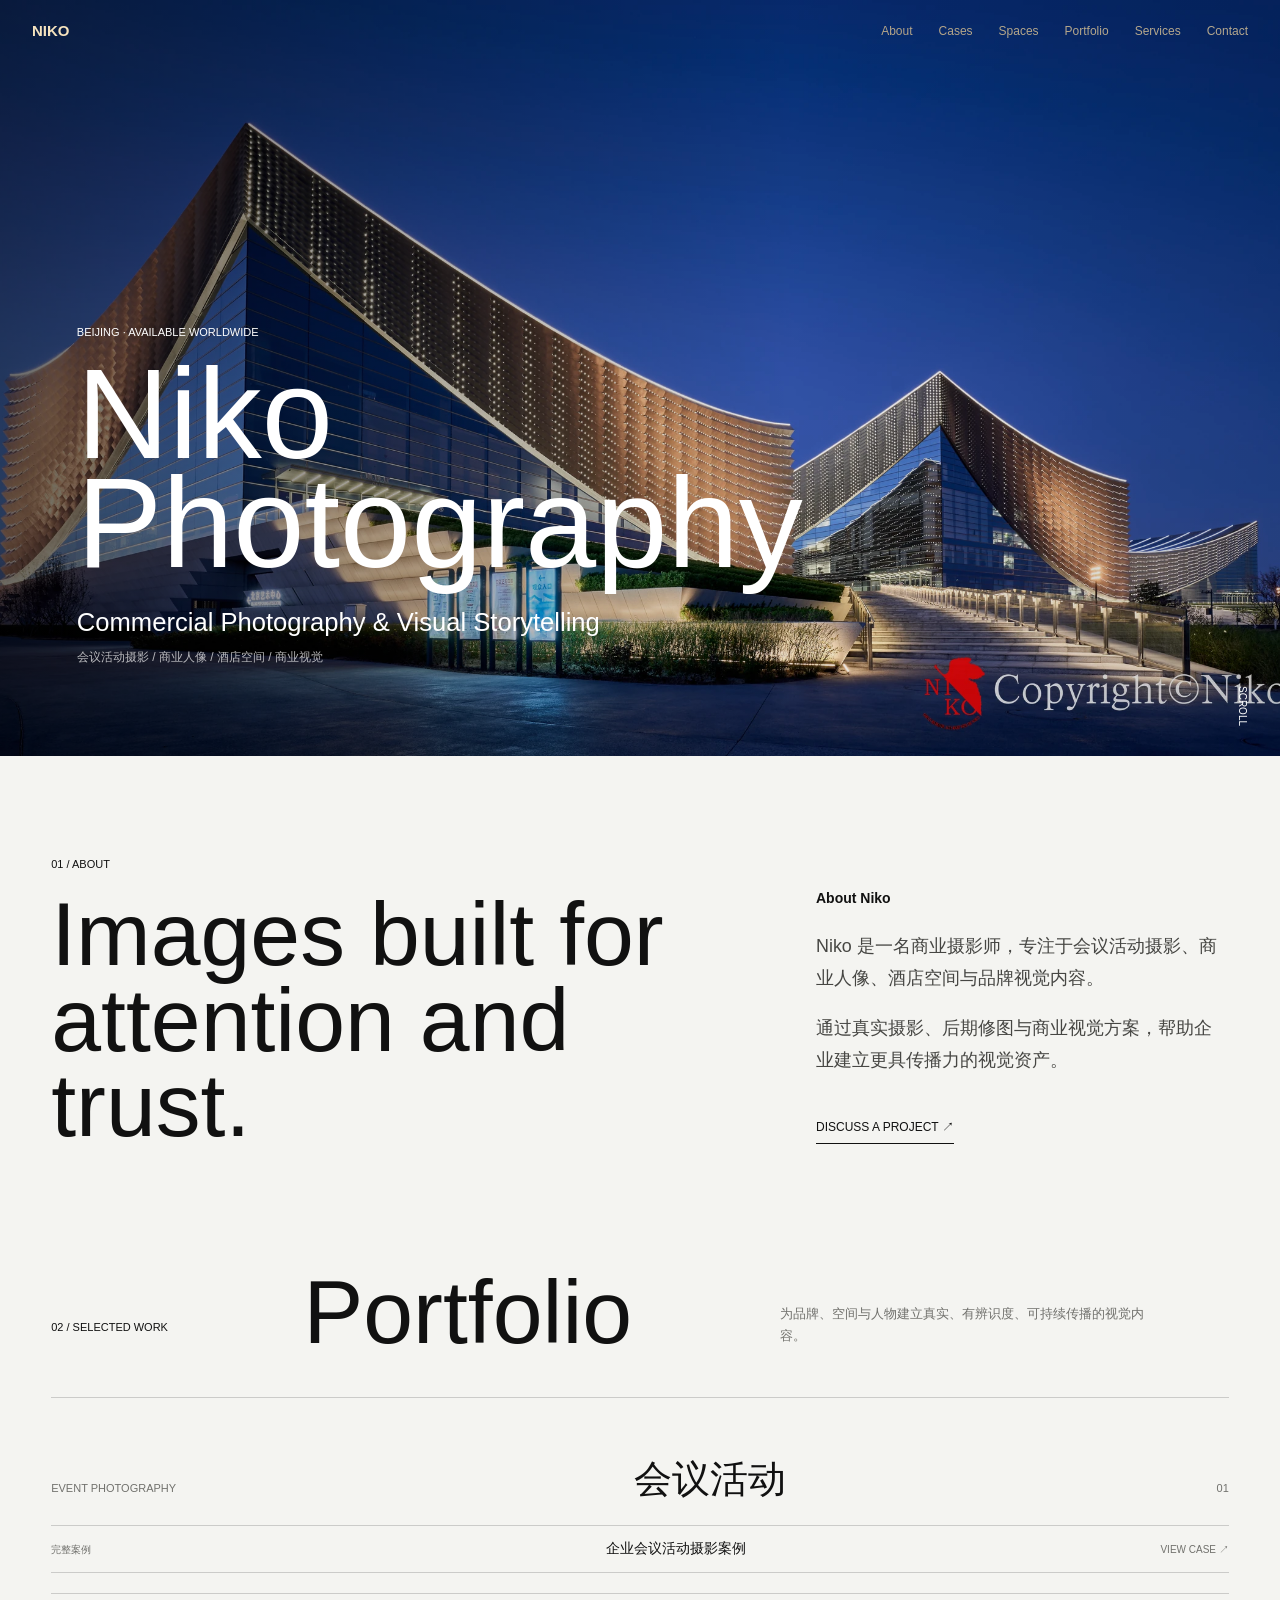
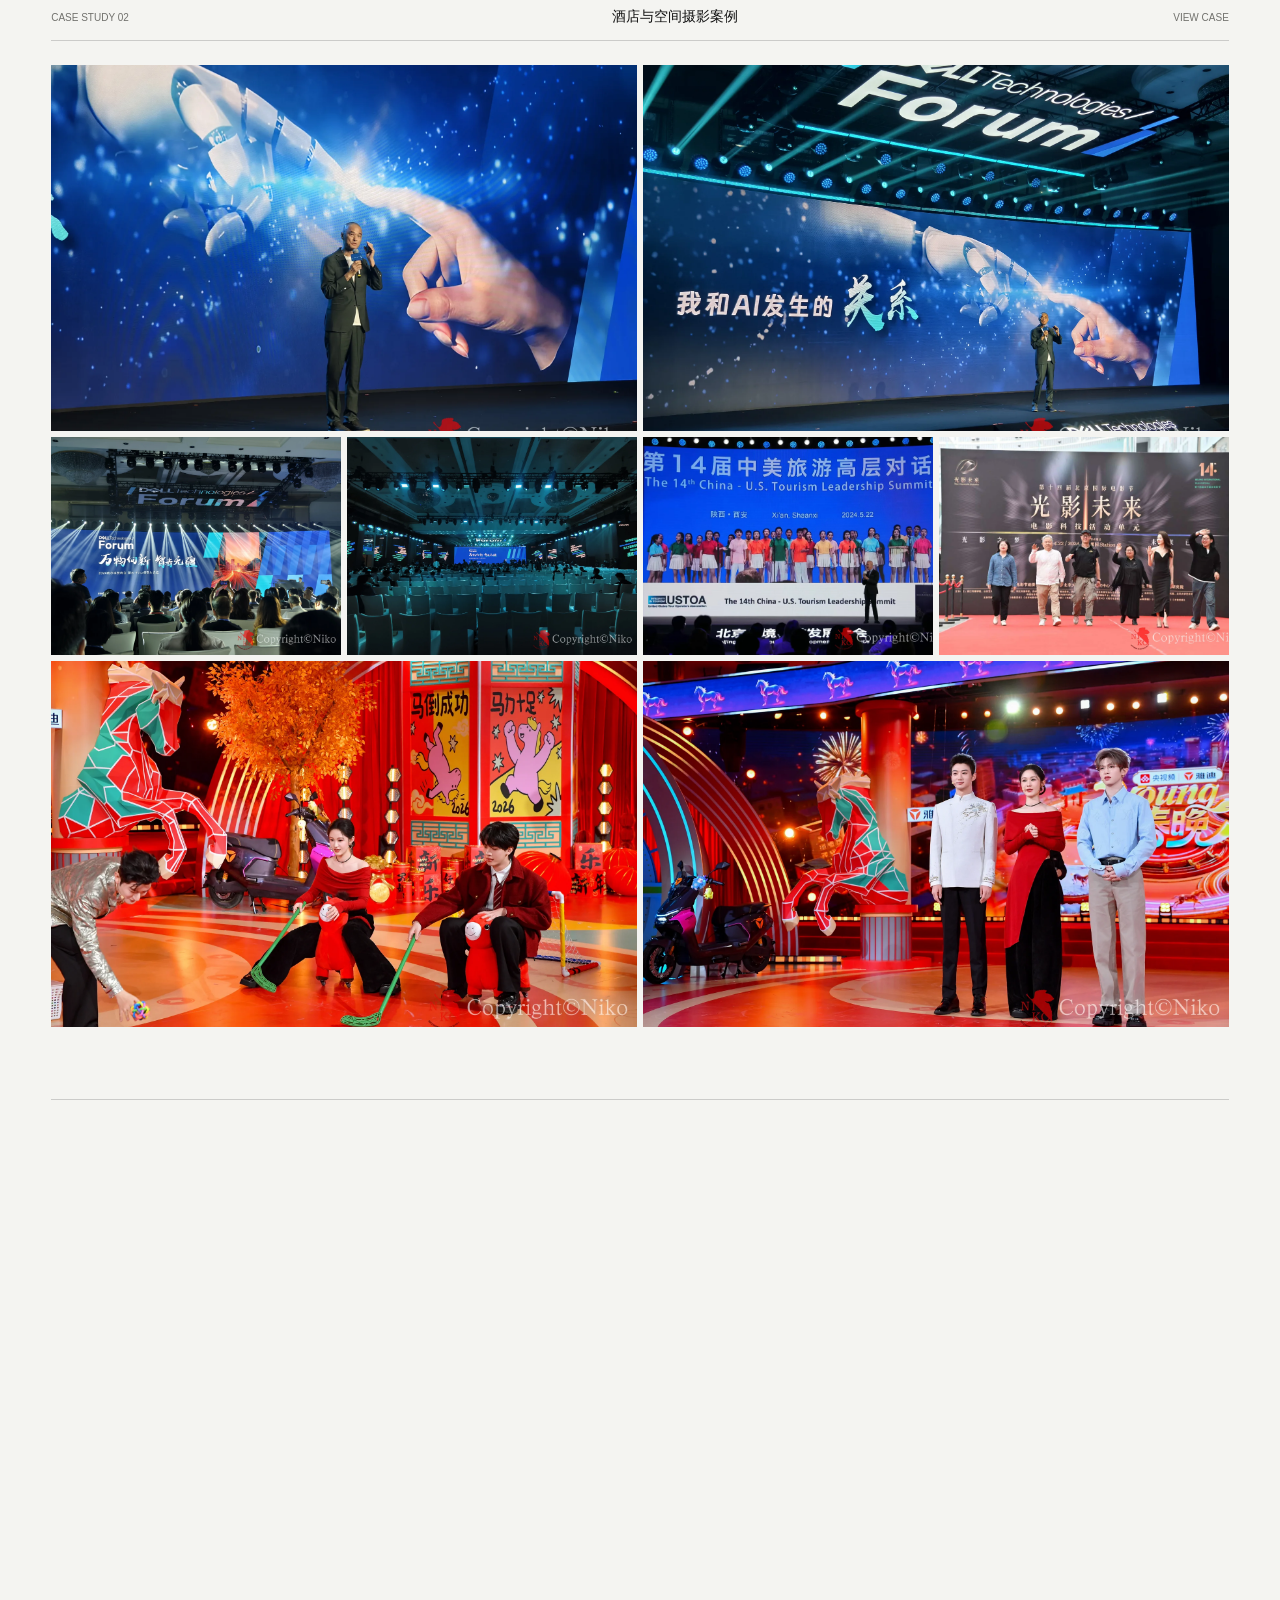
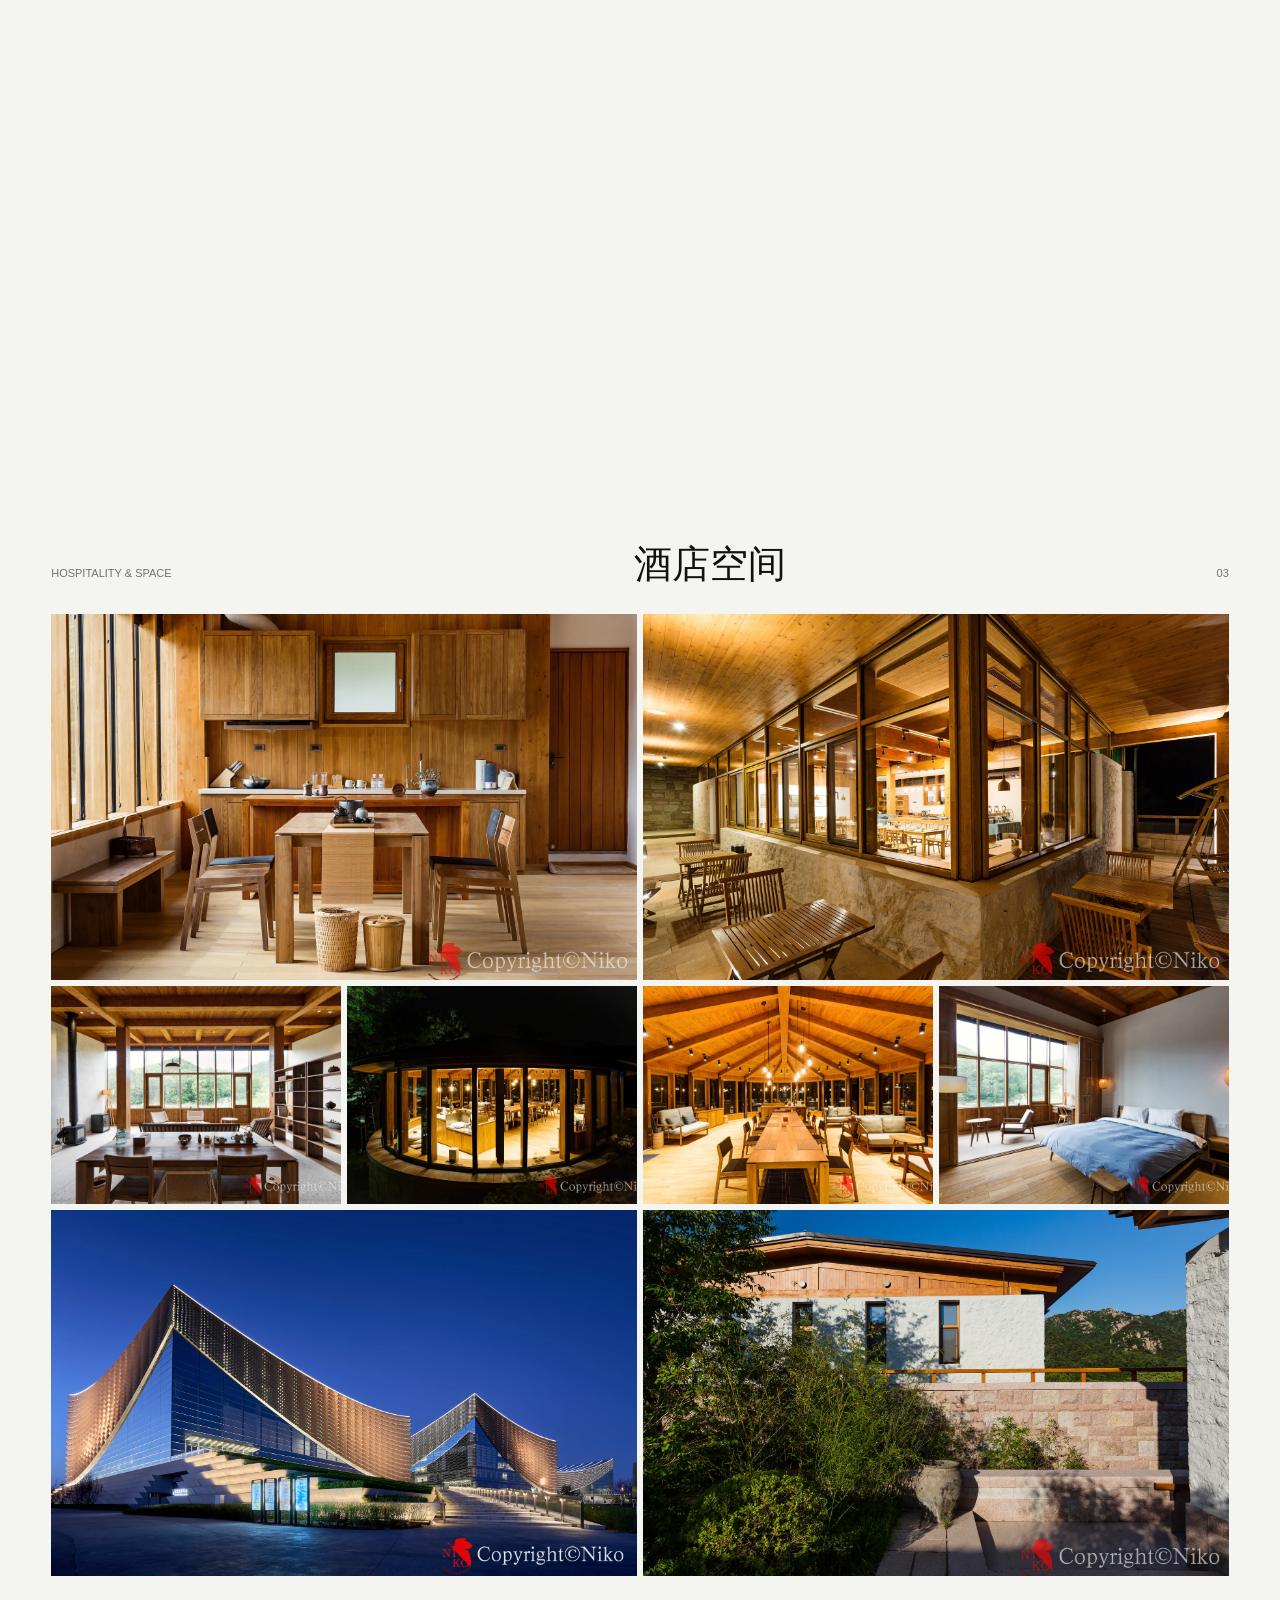
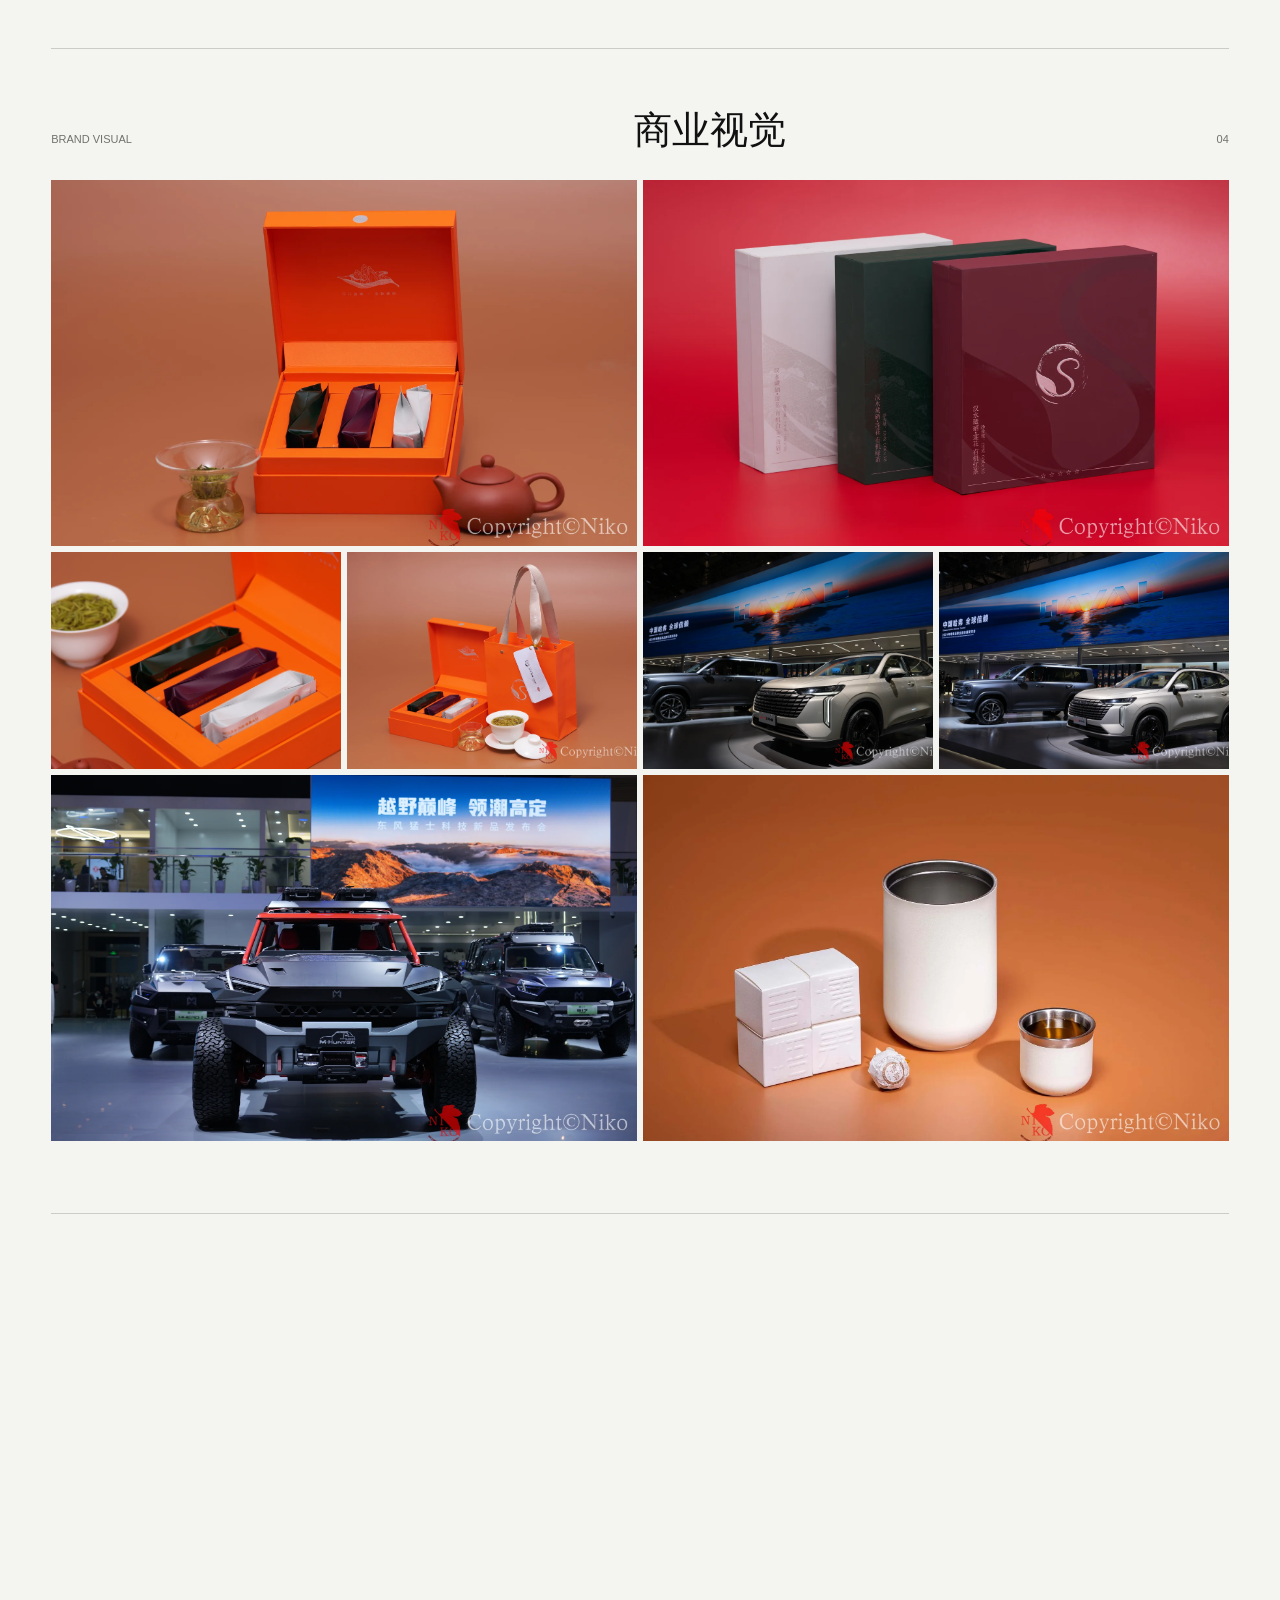
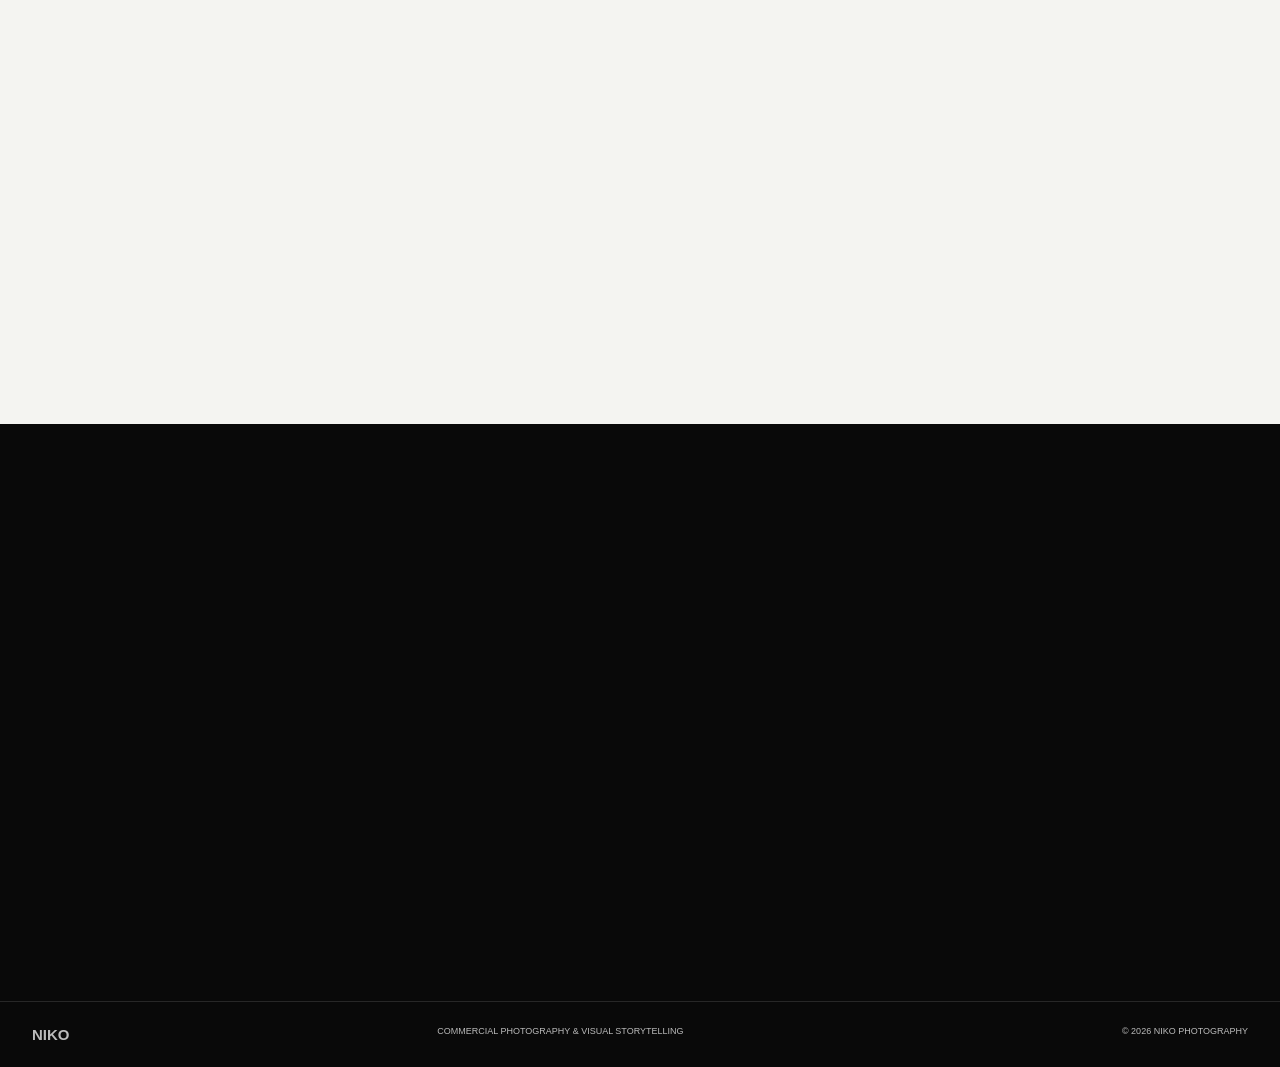
==== index.html @ f4584d6c "Replace homepage hero image" ====
<!doctype html>
<html lang="zh-CN">
<head>
  <meta charset="utf-8">
  <meta name="viewport" content="width=device-width, initial-scale=1">
  <meta name="description" content="Niko Photography 商业摄影作品集：会议活动、商业人像、酒店空间与商业视觉。">
  <title>Niko Photography</title>
  <link rel="stylesheet" href="style.css?v=3">
  <script src="script.js" defer></script>
</head>
<body>
  <header class="site-header">
    <a class="wordmark" href="#top">NIKO</a>
    <nav aria-label="主导航">
      <a href="#about">About</a>
      <a href="case-meeting-event.html">Cases</a>
      <a href="case-hospitality-space.html">Spaces</a>
      <a class="nav-secondary" href="#portfolio">Portfolio</a>
      <a class="nav-secondary" href="#services">Services</a>
      <a href="#contact">Contact</a>
    </nav>
  </header>

  <main id="top">
    <section class="hero" aria-labelledby="hero-title">
      <picture>
        <source media="(max-width: 800px)" srcset="images/web/hero-mobile.webp?v=2">
        <img src="images/web/hero-desktop.webp?v=2" alt="Niko 拍摄的蓝调建筑夜景" fetchpriority="high">
      </picture>
      <div class="hero-shade"></div>
      <div class="hero-content">
        <p class="eyebrow">Beijing · Available Worldwide</p>
        <h1 id="hero-title">Niko<br>Photography</h1>
        <p class="hero-subtitle">Commercial Photography &amp; Visual Storytelling</p>
        <p class="hero-services">会议活动摄影 / 商业人像 / 酒店空间 / 商业视觉</p>
      </div>
      <a class="scroll-cue" href="#about" aria-label="继续浏览">Scroll</a>
    </section>

    <section class="about section reveal" id="about">
      <div>
        <p class="section-index">01 / About</p>
        <h2>Images built for<br>attention and trust.</h2>
      </div>
      <div class="about-copy">
        <h3>About Niko</h3>
        <p>Niko 是一名商业摄影师，专注于会议活动摄影、商业人像、酒店空间与品牌视觉内容。</p>
        <p>通过真实摄影、后期修图与商业视觉方案，帮助企业建立更具传播力的视觉资产。</p>
        <a class="text-link" href="#contact">Discuss a project <span>↗</span></a>
      </div>
    </section>

    <section class="portfolio" id="portfolio">
      <div class="section-heading reveal">
        <p class="section-index">02 / Selected Work</p>
        <h2>Portfolio</h2>
        <p>为品牌、空间与人物建立真实、有辨识度、可持续传播的视觉内容。</p>
      </div>

      <article class="project reveal">
        <div class="project-title">
          <p>Event Photography</p><h3>会议活动</h3><span>01</span>
        </div>
        <a class="case-entry" href="case-meeting-event.html">
          <span>完整案例</span>
          <strong>企业会议活动摄影案例</strong>
          <span>View case ↗</span>
        </a>
        <a class="case-entry" href="case-hospitality-space.html">
          <span>Case Study 02</span>
          <strong>酒店与空间摄影案例</strong>
          <span>View Case</span>
        </a>
        <div class="gallery gallery-event">
          <button class="work work-wide"><img src="images/web/event-01.webp" alt="大型商业会议现场" loading="lazy"></button>
          <button class="work"><img src="images/web/event-02.webp" alt="科技论坛主舞台" loading="lazy"></button>
          <button class="work"><img src="images/web/event-03.webp" alt="论坛观众与舞台" loading="lazy"></button>
          <button class="work work-tall"><img src="images/web/event-04.webp" alt="蓝色灯光下的论坛会场" loading="lazy"></button>
          <button class="work"><img src="images/web/event-05.webp" alt="国际会议合影" loading="lazy"></button>
          <button class="work"><img src="images/web/event-06.webp" alt="品牌活动发布现场" loading="lazy"></button>
          <button class="work"><img src="images/web/event-07.webp" alt="舞台表演现场" loading="lazy"></button>
          <button class="work work-wide"><img src="images/web/event-08.webp" alt="春节晚会舞台" loading="lazy"></button>
        </div>
      </article>

      <article class="project reveal">
        <div class="project-title">
          <p>Commercial Portrait</p><h3>商业人像</h3><span>02</span>
        </div>
        <div class="gallery gallery-portrait">
          <button class="work work-tall"><img src="images/web/portrait-01.webp" alt="绿色礼服商业人像" loading="lazy"></button>
          <button class="work work-wide"><img src="images/web/portrait-02.webp" alt="时尚商业人像" loading="lazy"></button>
          <button class="work work-tall"><img src="images/web/portrait-03.webp" alt="灰色背景女性人像" loading="lazy"></button>
          <button class="work work-tall portrait-focus"><img src="images/web/portrait-04.webp" alt="企业管理者商业肖像" loading="lazy"></button>
          <button class="work work-tall portrait-focus"><img src="images/web/portrait-05.webp" alt="企业家商业肖像" loading="lazy"></button>
          <button class="work work-tall portrait-focus"><img src="images/web/portrait-06.webp" alt="女性品牌主理人肖像" loading="lazy"></button>
          <button class="work work-tall portrait-focus"><img src="images/web/portrait-07.webp" alt="摄影师商业肖像" loading="lazy"></button>
          <button class="work work-tall portrait-focus"><img src="images/web/portrait-08.webp" alt="男性商业肖像" loading="lazy"></button>
        </div>
      </article>

      <article class="project reveal">
        <div class="project-title">
          <p>Hospitality &amp; Space</p><h3>酒店空间</h3><span>03</span>
        </div>
        <div class="gallery gallery-space">
          <button class="work work-wide"><img src="images/web/space-01.webp" alt="木质酒店餐厅空间" loading="lazy"></button>
          <button class="work"><img src="images/web/space-02.webp" alt="酒店夜间餐厅空间" loading="lazy"></button>
          <button class="work"><img src="images/web/space-03.webp" alt="酒店室内空间" loading="lazy"></button>
          <button class="work work-wide"><img src="images/web/space-04.webp" alt="酒店夜景外观" loading="lazy"></button>
          <button class="work"><img src="images/web/space-05.webp" alt="酒店餐厅空间" loading="lazy"></button>
          <button class="work"><img src="images/web/space-06.webp" alt="酒店客房" loading="lazy"></button>
          <button class="work work-wide"><img src="images/web/space-07.webp?v=2" alt="蓝调商业建筑夜景" loading="lazy"></button>
          <button class="work"><img src="images/web/space-08.webp" alt="酒店建筑外观" loading="lazy"></button>
        </div>
      </article>

      <article class="project reveal">
        <div class="project-title">
          <p>Brand Visual</p><h3>商业视觉</h3><span>04</span>
        </div>
        <div class="gallery gallery-brand">
          <button class="work"><img src="images/web/ai-01.webp" alt="茶品牌产品视觉" loading="lazy"></button>
          <button class="work work-wide"><img src="images/web/ai-02.webp" alt="品牌包装视觉" loading="lazy"></button>
          <button class="work work-tall"><img src="images/web/ai-03.webp" alt="茶礼盒商业视觉" loading="lazy"></button>
          <button class="work"><img src="images/web/ai-04.webp" alt="品牌礼盒场景" loading="lazy"></button>
          <button class="work work-wide"><img src="images/web/ai-05.webp" alt="汽车商业视觉" loading="lazy"></button>
          <button class="work"><img src="images/web/ai-06.webp" alt="汽车展览商业视觉" loading="lazy"></button>
          <button class="work"><img src="images/web/ai-07.webp" alt="汽车品牌展台" loading="lazy"></button>
          <button class="work work-wide"><img src="images/web/ai-08.webp" alt="品牌产品组合视觉" loading="lazy"></button>
        </div>
      </article>
    </section>

    <section class="services section" id="services">
      <div class="section-heading reveal">
        <p class="section-index">03 / Services</p>
        <h2>Services</h2>
      </div>
      <div class="service-list reveal">
        <article><span>01</span><h3>会议活动摄影</h3><p>论坛、发布会、品牌活动与企业会议的现场视觉记录。</p></article>
        <article><span>02</span><h3>商业人像摄影</h3><p>企业管理者、个人 IP 与品牌主理人的专业形象塑造。</p></article>
        <article><span>03</span><h3>酒店与空间摄影</h3><p>酒店、民宿、商业空间与建筑环境的视觉表达。</p></article>
        <article><span>04</span><h3>商业视觉方案</h3><p>结合摄影审美与视觉制作，为品牌建立高效视觉内容。</p></article>
      </div>
    </section>

    <section class="contact section" id="contact">
      <div class="contact-lead reveal">
        <p class="section-index">04 / Contact</p>
        <h2>Let’s create<br>something clear.</h2>
        <a href="mailto:phenixsys@gmail.com">phenixsys@gmail.com ↗</a>
      </div>
      <div class="contact-details reveal">
        <img class="wechat-qr" src="images/web/wechat-qr.webp" alt="Niko 微信二维码" draggable="false">
        <dl>
          <div><dt>Phone</dt><dd>待补充</dd></div>
          <div><dt>WeChat</dt><dd>扫码添加 Niko</dd></div>
          <div><dt>小红书 / 抖音</dt><dd>待补充</dd></div>
          <div><dt>Base</dt><dd>Beijing · Available Worldwide</dd></div>
        </dl>
      </div>
    </section>
  </main>

  <footer>
    <a class="wordmark" href="#top">NIKO</a>
    <p>Commercial Photography &amp; Visual Storytelling</p>
    <p>© 2026 Niko Photography</p>
  </footer>

  <dialog class="lightbox" aria-label="作品大图">
    <button class="lightbox-close" aria-label="关闭">×</button>
    <img alt="">
  </dialog>
</body>
</html>
---- style.css ----
:root {
  --black: #090909;
  --ink: #111;
  --paper: #f4f4f1;
  --line: rgba(17, 17, 17, .18);
  --muted: #71716d;
  --max: 1600px;
}

* { box-sizing: border-box; }
html { scroll-behavior: smooth; background: var(--paper); }
body {
  margin: 0;
  color: var(--ink);
  background: var(--paper);
  font-family: -apple-system, BlinkMacSystemFont, "Helvetica Neue", Arial, sans-serif;
  letter-spacing: 0;
}
a { color: inherit; text-decoration: none; }
img { display: block; width: 100%; }
img {
  -webkit-user-drag: none;
  -webkit-touch-callout: none;
  user-select: none;
}
button { font: inherit; }

.site-header {
  position: fixed;
  z-index: 20;
  top: 0;
  left: 0;
  right: 0;
  display: flex;
  justify-content: space-between;
  align-items: center;
  padding: 22px 32px;
  color: #fff;
  mix-blend-mode: difference;
}
.wordmark { font-size: 15px; font-weight: 700; }
nav { display: flex; gap: 26px; font-size: 12px; }
nav a { opacity: .72; transition: opacity .2s ease; }
nav a:hover { opacity: 1; }

.case-entry {
  display: grid;
  grid-template-columns: 1fr 1fr auto;
  gap: 24px;
  align-items: baseline;
  margin: -4px 0 24px;
  padding: 14px 0;
  border-top: 1px solid var(--line);
  border-bottom: 1px solid var(--line);
}
.case-entry span { color: var(--muted); font-size: 10px; text-transform: uppercase; }
.case-entry strong { font-size: 14px; font-weight: 500; }

.hero {
  position: relative;
  min-height: 84vh;
  overflow: hidden;
  color: white;
}
.hero > picture {
  position: absolute;
  inset: 0;
}
.hero > picture img {
  width: 100%;
  height: 100%;
  object-fit: cover;
  object-position: center;
}
.hero-shade {
  position: absolute;
  inset: 0;
  background: linear-gradient(90deg, rgba(0,0,0,.58), rgba(0,0,0,.08) 62%, rgba(0,0,0,.18));
}
.hero-content {
  position: absolute;
  z-index: 2;
  left: clamp(24px, 6vw, 100px);
  bottom: clamp(58px, 10vh, 110px);
  max-width: 820px;
}
.eyebrow, .section-index {
  margin: 0 0 22px;
  font-size: 11px;
  text-transform: uppercase;
  color: inherit;
}
h1, h2, h3, p { letter-spacing: 0; }
h1 {
  margin: 0;
  font-size: clamp(62px, 10vw, 160px);
  line-height: .85;
  font-weight: 520;
}
.hero-subtitle { margin: 30px 0 0; font-size: clamp(16px, 2vw, 26px); }
.hero-services { margin: 12px 0 0; font-size: 12px; opacity: .7; }
.scroll-cue {
  position: absolute;
  right: 32px;
  bottom: 30px;
  z-index: 2;
  font-size: 10px;
  text-transform: uppercase;
  writing-mode: vertical-rl;
}

.section, .portfolio {
  width: min(var(--max), 100%);
  margin: 0 auto;
  padding: clamp(68px, 8vw, 112px) clamp(22px, 4vw, 64px);
}
.about {
  display: grid;
  grid-template-columns: 1.25fr .75fr;
  gap: 6vw;
  align-items: end;
}
.about h2, .section-heading h2, .contact h2 {
  margin: 0;
  font-size: clamp(46px, 7vw, 110px);
  line-height: .95;
  font-weight: 500;
}
.about-copy { max-width: 520px; padding-bottom: 4px; }
.about-copy h3 { margin: 0 0 24px; font-size: 14px; }
.about-copy p { margin: 0 0 18px; color: #464643; font-size: clamp(15px, 1.4vw, 19px); line-height: 1.8; }
.text-link { display: inline-block; margin-top: 24px; padding-bottom: 7px; border-bottom: 1px solid var(--ink); font-size: 12px; text-transform: uppercase; }

.portfolio { padding-top: 20px; }
.section-heading { display: grid; grid-template-columns: .5fr 1fr 1fr; align-items: end; gap: 28px; padding-bottom: 42px; border-bottom: 1px solid var(--line); }
.section-heading h2 { grid-column: 2; }
.section-heading > p:last-child { max-width: 380px; margin: 0 0 8px; color: var(--muted); font-size: 13px; line-height: 1.7; }
.project { padding: 56px 0 72px; border-bottom: 1px solid var(--line); }
.project-title { display: grid; grid-template-columns: 1fr 1fr auto; align-items: baseline; margin-bottom: 24px; }
.project-title p, .project-title span { margin: 0; color: var(--muted); font-size: 11px; text-transform: uppercase; }
.project-title h3 { margin: 0; font-size: clamp(26px, 3vw, 46px); font-weight: 500; }

.gallery {
  display: grid;
  grid-template-columns: repeat(12, 1fr);
  gap: 6px;
  grid-auto-flow: dense;
}
.work {
  grid-column: span 4;
  position: relative;
  border: 0;
  padding: 0;
  background: #ddd;
  overflow: hidden;
  cursor: zoom-in;
  aspect-ratio: 4 / 3;
  -webkit-touch-callout: none;
  user-select: none;
}
.work-wide { grid-column: span 8; aspect-ratio: 16 / 9; }
.work-tall { aspect-ratio: 3 / 4; }
.gallery:not(.gallery-portrait) .work,
.gallery:not(.gallery-portrait) .work-wide {
  grid-column: span 3;
  aspect-ratio: 4 / 3;
}
.gallery:not(.gallery-portrait) .work:nth-child(1),
.gallery:not(.gallery-portrait) .work:nth-child(2),
.gallery:not(.gallery-portrait) .work:nth-child(7),
.gallery:not(.gallery-portrait) .work:nth-child(8) {
  grid-column: span 6;
  aspect-ratio: 16 / 10;
}
.gallery-portrait .work,
.gallery-portrait .work-wide {
  grid-column: span 3;
  aspect-ratio: 3 / 4;
}
.work img {
  height: 100%;
  object-fit: cover;
  transition: transform .7s cubic-bezier(.22,.61,.36,1), filter .3s ease;
}
.portrait-focus img { object-position: center 18%; }
.work:hover img { transform: scale(1.025); filter: brightness(.88); }

.services { padding-top: 32px; }
.services .section-heading { grid-template-columns: .5fr 1fr; }
.service-list { margin-top: 36px; border-top: 1px solid var(--line); }
.service-list article {
  display: grid;
  grid-template-columns: .5fr 1fr 1fr;
  gap: 40px;
  align-items: start;
  padding: 22px 0 28px;
  border-bottom: 1px solid var(--line);
}
.service-list span { color: var(--muted); font-size: 11px; }
.service-list h3 { margin: 0; font-size: clamp(22px, 3vw, 42px); font-weight: 500; }
.service-list p { max-width: 380px; margin: 3px 0 0; color: var(--muted); font-size: 13px; line-height: 1.7; }

.contact {
  display: grid;
  grid-template-columns: 1fr 1fr;
  gap: 6vw;
  align-items: end;
  color: #fff;
  background: var(--black);
  max-width: none;
}
.contact h2 { margin-bottom: 50px; }
.contact-lead > a { font-size: clamp(16px, 2vw, 25px); border-bottom: 1px solid rgba(255,255,255,.55); padding-bottom: 8px; }
.contact-details { display: grid; grid-template-columns: 180px 1fr; gap: 50px; align-items: end; }
.wechat-qr {
  display: block;
  width: 180px;
  height: auto;
  background: #fff;
}
dl { margin: 0; }
dl div { padding: 15px 0; border-top: 1px solid rgba(255,255,255,.2); }
dt { margin-bottom: 8px; color: #888; font-size: 9px; text-transform: uppercase; }
dd { margin: 0; font-size: 13px; }

footer {
  display: grid;
  grid-template-columns: 1fr 1fr 1fr;
  padding: 24px 32px;
  color: #bbb;
  background: var(--black);
  border-top: 1px solid #272727;
  font-size: 9px;
  text-transform: uppercase;
}
footer p { margin: 0; }
footer p:last-child { text-align: right; }

.lightbox {
  width: 100vw;
  max-width: none;
  height: 100vh;
  max-height: none;
  margin: 0;
  padding: 30px;
  border: 0;
  background: rgba(0,0,0,.95);
}
.lightbox::backdrop { background: rgba(0,0,0,.92); }
.lightbox img { width: 100%; height: 100%; object-fit: contain; }
.lightbox-close {
  position: fixed;
  z-index: 3;
  top: 20px;
  right: 25px;
  width: 40px;
  height: 40px;
  border: 0;
  color: #fff;
  background: rgba(0,0,0,.5);
  font-size: 30px;
  cursor: pointer;
}

.case-hero {
  position: relative;
  min-height: 92vh;
  overflow: hidden;
  color: #fff;
}
.case-hero > picture { position: absolute; inset: 0; }
.case-hero > picture img { width: 100%; height: 100%; object-fit: cover; }
.case-hero-content {
  position: absolute;
  z-index: 2;
  left: clamp(24px, 6vw, 100px);
  right: 24px;
  bottom: clamp(58px, 10vh, 110px);
}
.case-hero h1 { font-size: clamp(48px, 8vw, 128px); line-height: .92; }
.case-hero-content > p:last-child { margin: 28px 0 0; font-size: clamp(13px, 1.4vw, 20px); }
.case-overview { display: grid; grid-template-columns: 1.2fr .8fr; gap: 8vw; align-items: end; }
.case-intro h2, .delivery h2 {
  margin: 0;
  font-size: clamp(40px, 6vw, 92px);
  line-height: 1;
  font-weight: 500;
}
.case-intro > p:last-child { max-width: 650px; margin: 32px 0 0; color: var(--muted); font-size: 15px; line-height: 1.8; }
.overview-list div { padding: 20px 0; border-top: 1px solid var(--line); }
.overview-list dt { color: var(--muted); }
.overview-list dd { font-size: 15px; line-height: 1.8; }
.case-story { padding-top: 20px; }
.story-chapter { padding: 58px 0 72px; border-bottom: 1px solid var(--line); }
.chapter-copy { display: grid; grid-template-columns: .5fr 1fr 1fr; margin-bottom: 24px; }
.chapter-copy > span { color: var(--muted); font-size: 11px; }
.chapter-copy div { grid-column: 2 / 4; display: grid; grid-template-columns: 1fr 1fr; gap: 30px; }
.chapter-copy h3 { margin: 0; font-size: clamp(25px, 3vw, 44px); font-weight: 500; }
.chapter-copy p { max-width: 380px; margin: 5px 0 0; color: var(--muted); font-size: 13px; line-height: 1.7; }
.case-gallery { display: grid; grid-template-columns: repeat(2, 1fr); gap: 6px; }
.case-gallery .work { width: 100%; grid-column: auto; aspect-ratio: 4 / 3; }
.case-gallery .case-feature { grid-column: 1 / -1; aspect-ratio: 4 / 3; }
.case-gallery-four { grid-template-columns: repeat(4, 1fr); }
.case-gallery-four .work { aspect-ratio: 4 / 3; }
.case-gallery-four .case-portrait { aspect-ratio: 4 / 3; }
.case-gallery-two { grid-template-columns: repeat(2, 1fr); }
.case-gallery-three { grid-template-columns: repeat(3, 1fr); }
.focus-grid { display: grid; grid-template-columns: repeat(5, 1fr); gap: 6px; margin-top: 38px; }
.focus-grid article { min-height: 280px; padding: 20px; color: #fff; background: var(--black); }
.focus-grid span { color: #777; font-size: 10px; }
.focus-grid h3 { margin: 90px 0 16px; font-size: 20px; font-weight: 500; line-height: 1.3; }
.focus-grid p { margin: 0; color: #999; font-size: 12px; line-height: 1.7; }
.delivery { display: grid; grid-template-columns: .5fr 1fr 1fr; gap: 28px; align-items: start; }
.delivery h2 { font-size: clamp(36px, 5vw, 72px); }
.delivery div p { max-width: 520px; margin: 26px 0 0; color: var(--muted); font-size: 14px; line-height: 1.8; }
.delivery ul { margin: 0; padding: 0; list-style: none; }
.delivery li { padding: 17px 0; border-top: 1px solid var(--line); font-size: 13px; }

.reveal { opacity: 0; transform: translateY(24px); transition: opacity .7s ease, transform .7s ease; }
.reveal.visible { opacity: 1; transform: none; }

@media (max-width: 800px) {
  .site-header { padding: 18px 18px; }
  nav { gap: 14px; }
  nav .nav-secondary { display: none; }
  .hero { min-height: 78svh; }
  .hero-content { left: 20px; right: 20px; bottom: 55px; }
  h1 { font-size: 58px; line-height: .9; }
  .hero-services { max-width: 260px; line-height: 1.7; }
  .scroll-cue { display: none; }
  .section, .portfolio { padding: 54px 14px; }
  .about, .contact { grid-template-columns: 1fr; gap: 32px; }
  .section-heading, .services .section-heading { display: block; padding-bottom: 24px; }
  .section-heading h2 { margin-bottom: 14px; }
  .project { padding: 38px 0 48px; }
  .project-title { grid-template-columns: 1fr auto; row-gap: 8px; }
  .project-title h3 { grid-column: 1; grid-row: 2; }
  .project-title span { grid-column: 2; grid-row: 2; }
  .project-title p { grid-column: 1 / -1; }
  .gallery { gap: 4px; }
  .work, .work-wide { grid-column: span 6; aspect-ratio: 4 / 3; }
  .gallery:not(.gallery-portrait) .work,
  .gallery:not(.gallery-portrait) .work-wide,
  .gallery:not(.gallery-portrait) .work:nth-child(1),
  .gallery:not(.gallery-portrait) .work:nth-child(2),
  .gallery:not(.gallery-portrait) .work:nth-child(7),
  .gallery:not(.gallery-portrait) .work:nth-child(8) {
    grid-column: span 6;
    aspect-ratio: 4 / 3;
  }
  .gallery-portrait .work, .gallery-portrait .work-wide { grid-column: span 6; aspect-ratio: 3 / 4; }
  .gallery-portrait .work:first-child { grid-column: span 6; aspect-ratio: 3 / 4; }
  .service-list article { grid-template-columns: 42px 1fr; gap: 12px; }
  .service-list p { grid-column: 2; }
  .contact { padding-top: 60px; padding-bottom: 60px; }
  .contact-details { grid-template-columns: 120px 1fr; gap: 25px; }
  .wechat-qr { width: 120px; }
  footer { display: flex; flex-direction: column; gap: 12px; padding: 24px 18px; }
  footer p:last-child { text-align: left; }
  .lightbox { padding: 10px; }
  .case-entry { grid-template-columns: 1fr auto; row-gap: 8px; }
  .case-entry strong { grid-column: 1 / -1; grid-row: 2; }
  .case-hero { min-height: 78svh; }
  .case-hero-content { left: 18px; right: 18px; bottom: 50px; }
  .case-hero h1 { font-size: clamp(40px, 13vw, 58px); }
  .case-hero-content > p:last-child { max-width: 290px; line-height: 1.7; }
  .case-overview { grid-template-columns: 1fr; gap: 38px; }
  .chapter-copy, .chapter-copy div { display: block; }
  .chapter-copy > span { display: block; margin-bottom: 10px; }
  .chapter-copy p { margin-top: 12px; }
  .story-chapter { padding: 42px 0 52px; }
  .case-gallery, .case-gallery-four, .case-gallery-two, .case-gallery-three { grid-template-columns: repeat(2, 1fr); gap: 4px; }
  .case-gallery .work, .case-gallery .case-feature, .case-gallery-four .case-portrait { grid-column: auto; aspect-ratio: 4 / 3; }
  .focus-grid { grid-template-columns: 1fr; gap: 4px; }
  .focus-grid article { min-height: 0; }
  .focus-grid h3 { margin: 52px 0 12px; }
  .delivery { grid-template-columns: 1fr; gap: 32px; }
}

@media (max-width: 360px) {
  h1 { font-size: 50px; }
}

@media (prefers-reduced-motion: reduce) {
  html { scroll-behavior: auto; }
  .reveal { opacity: 1; transform: none; transition: none; }
  .work img { transition: none; }
}
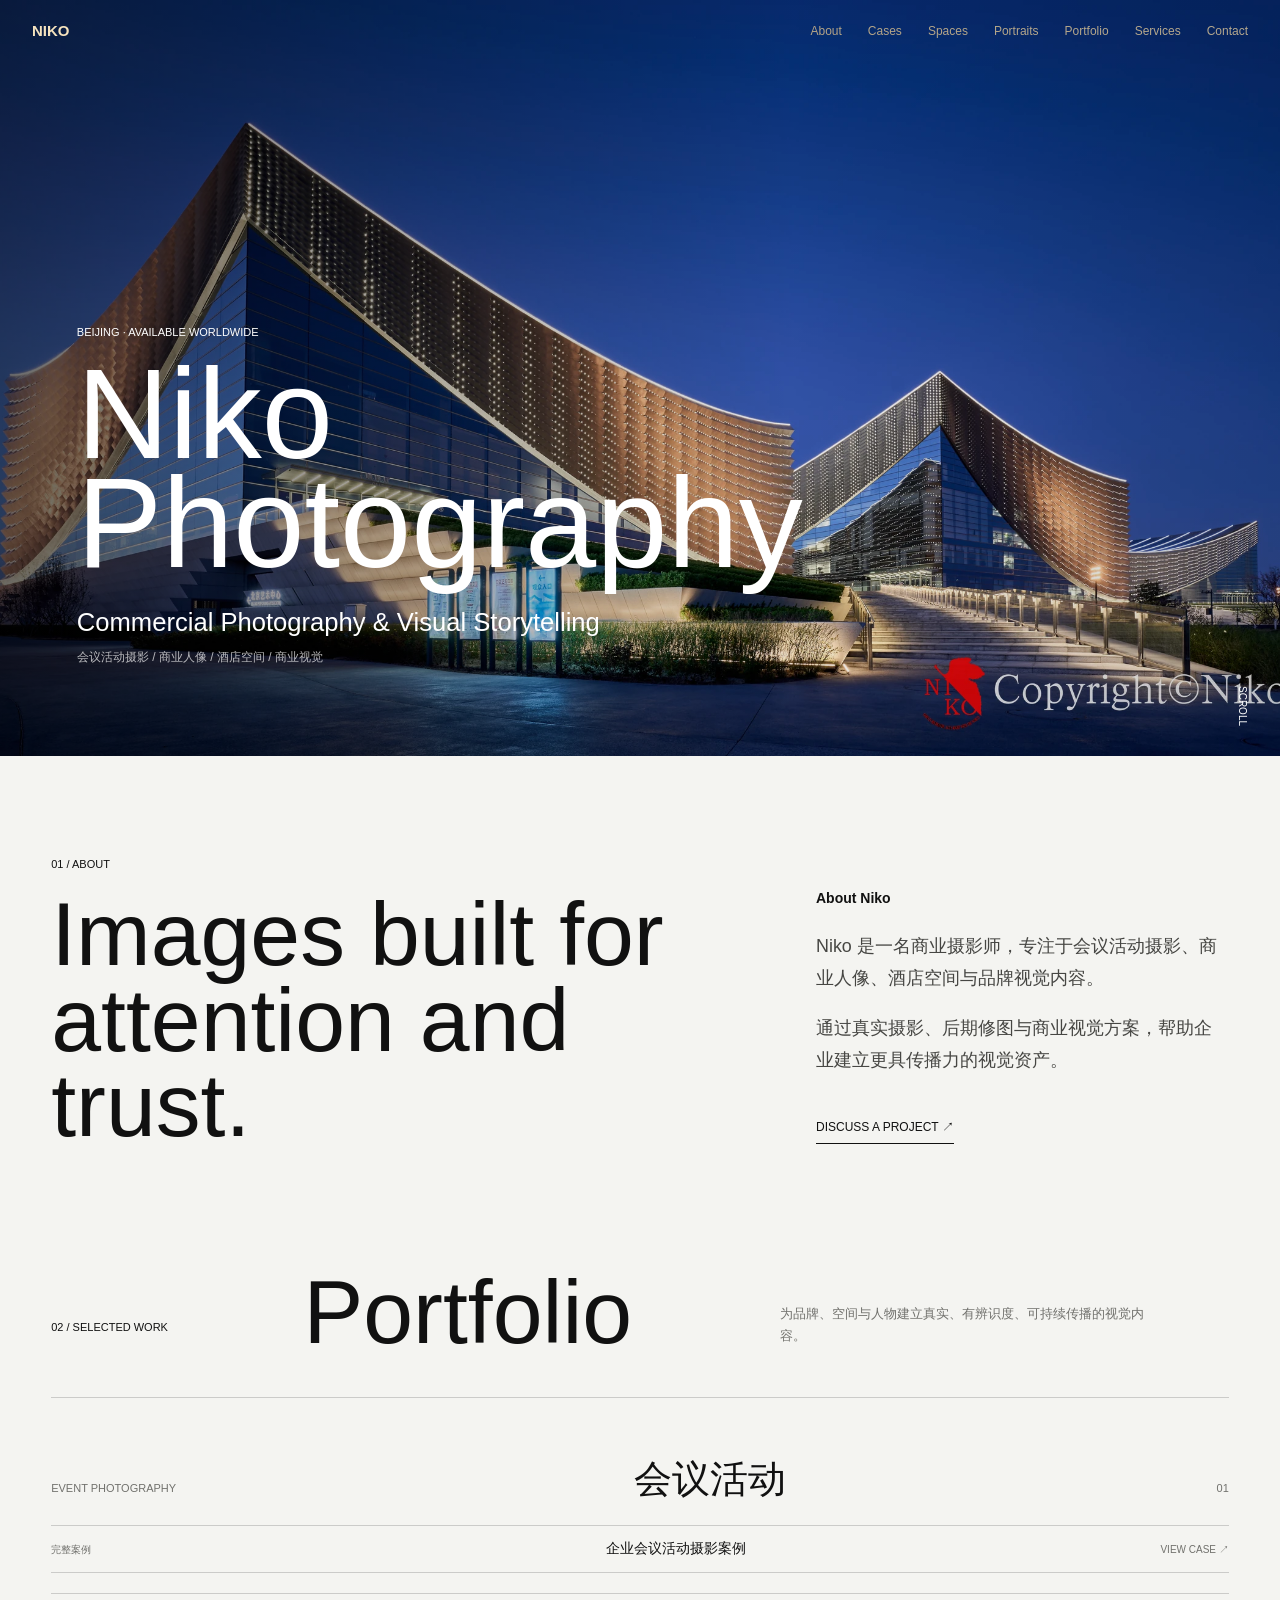
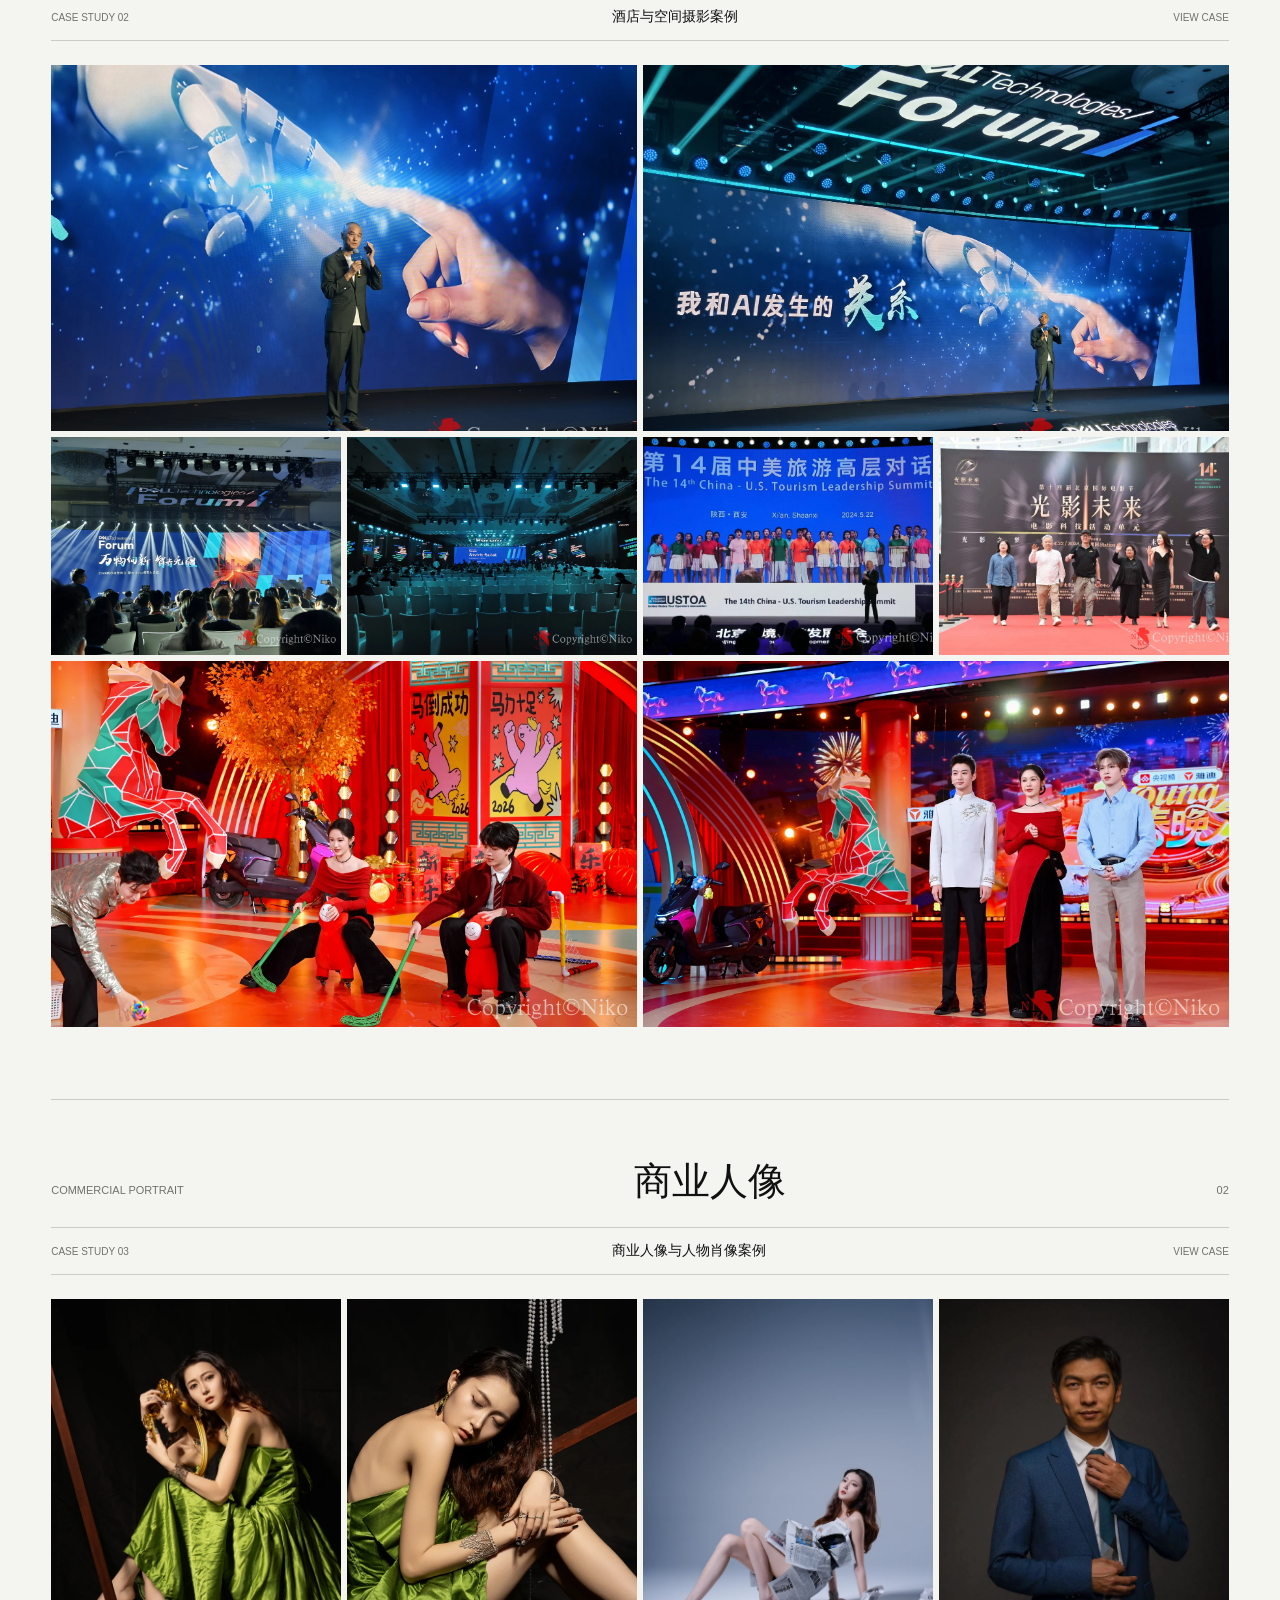
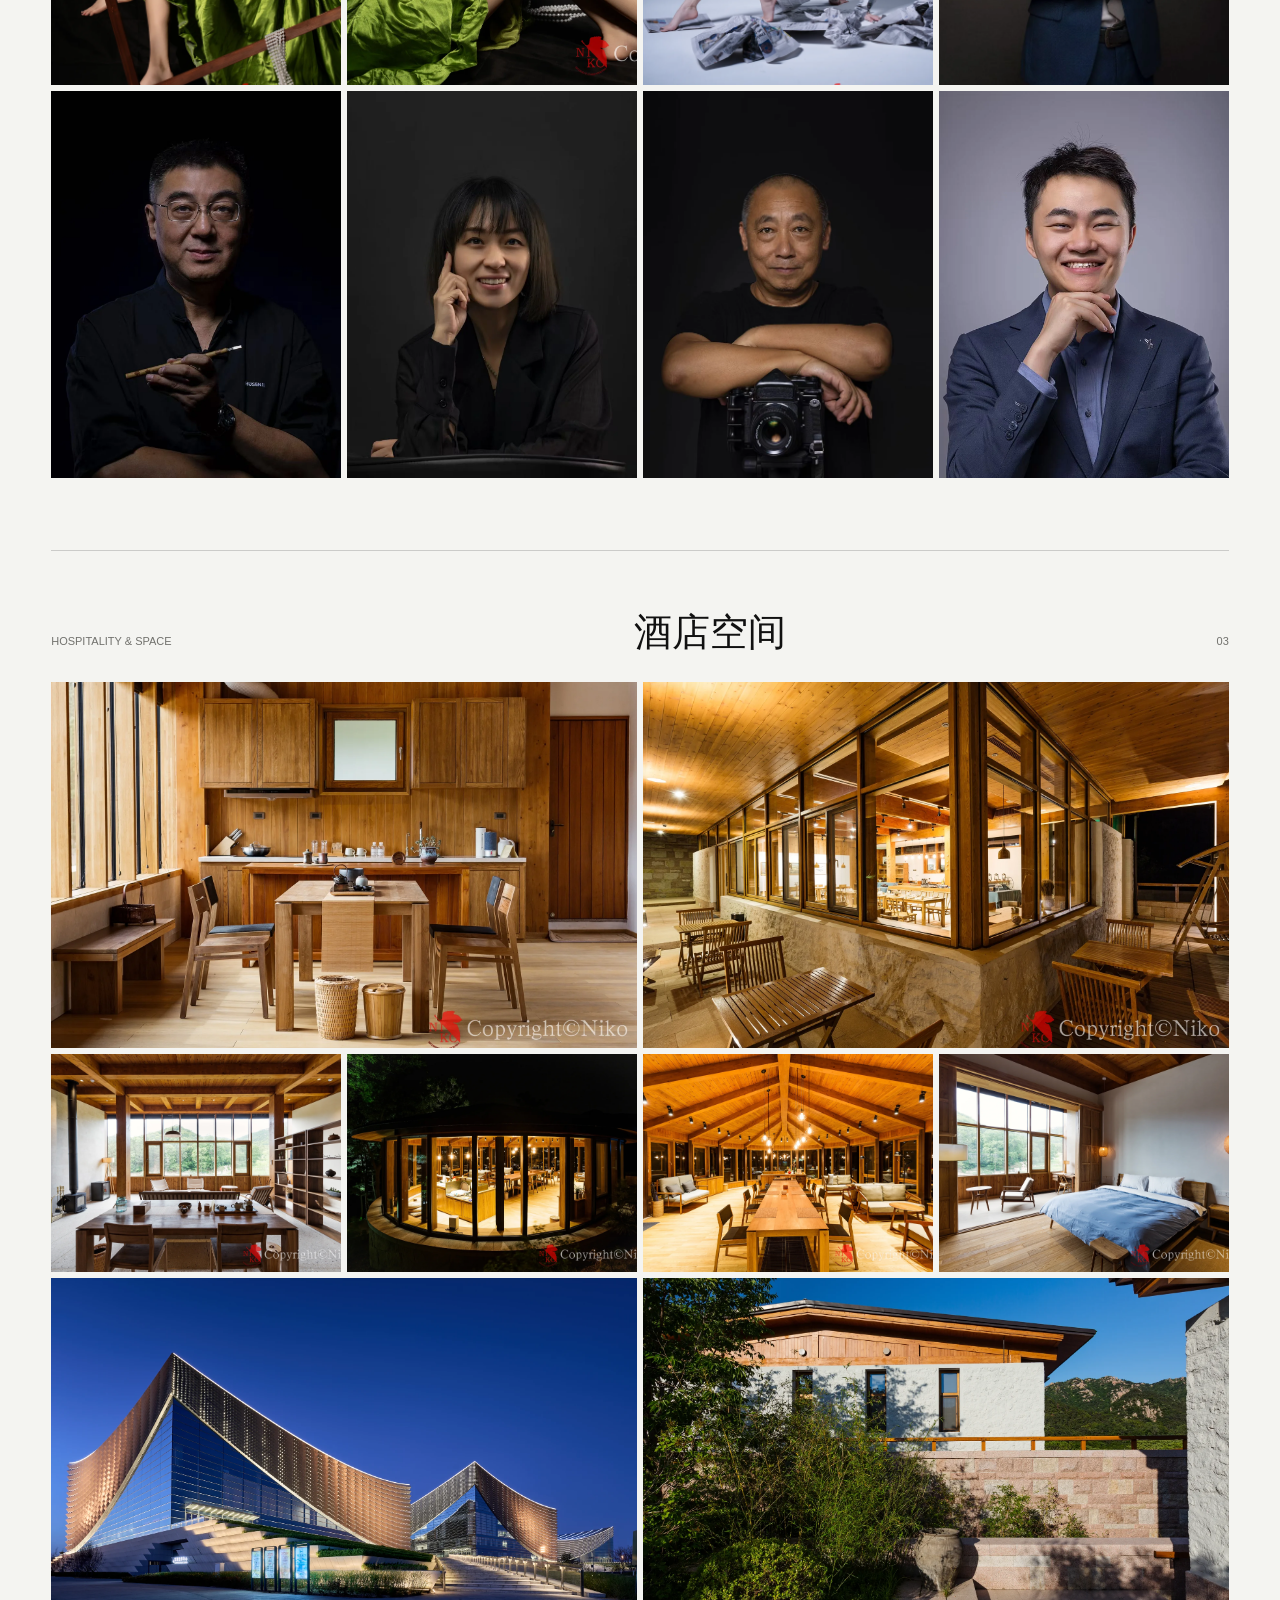
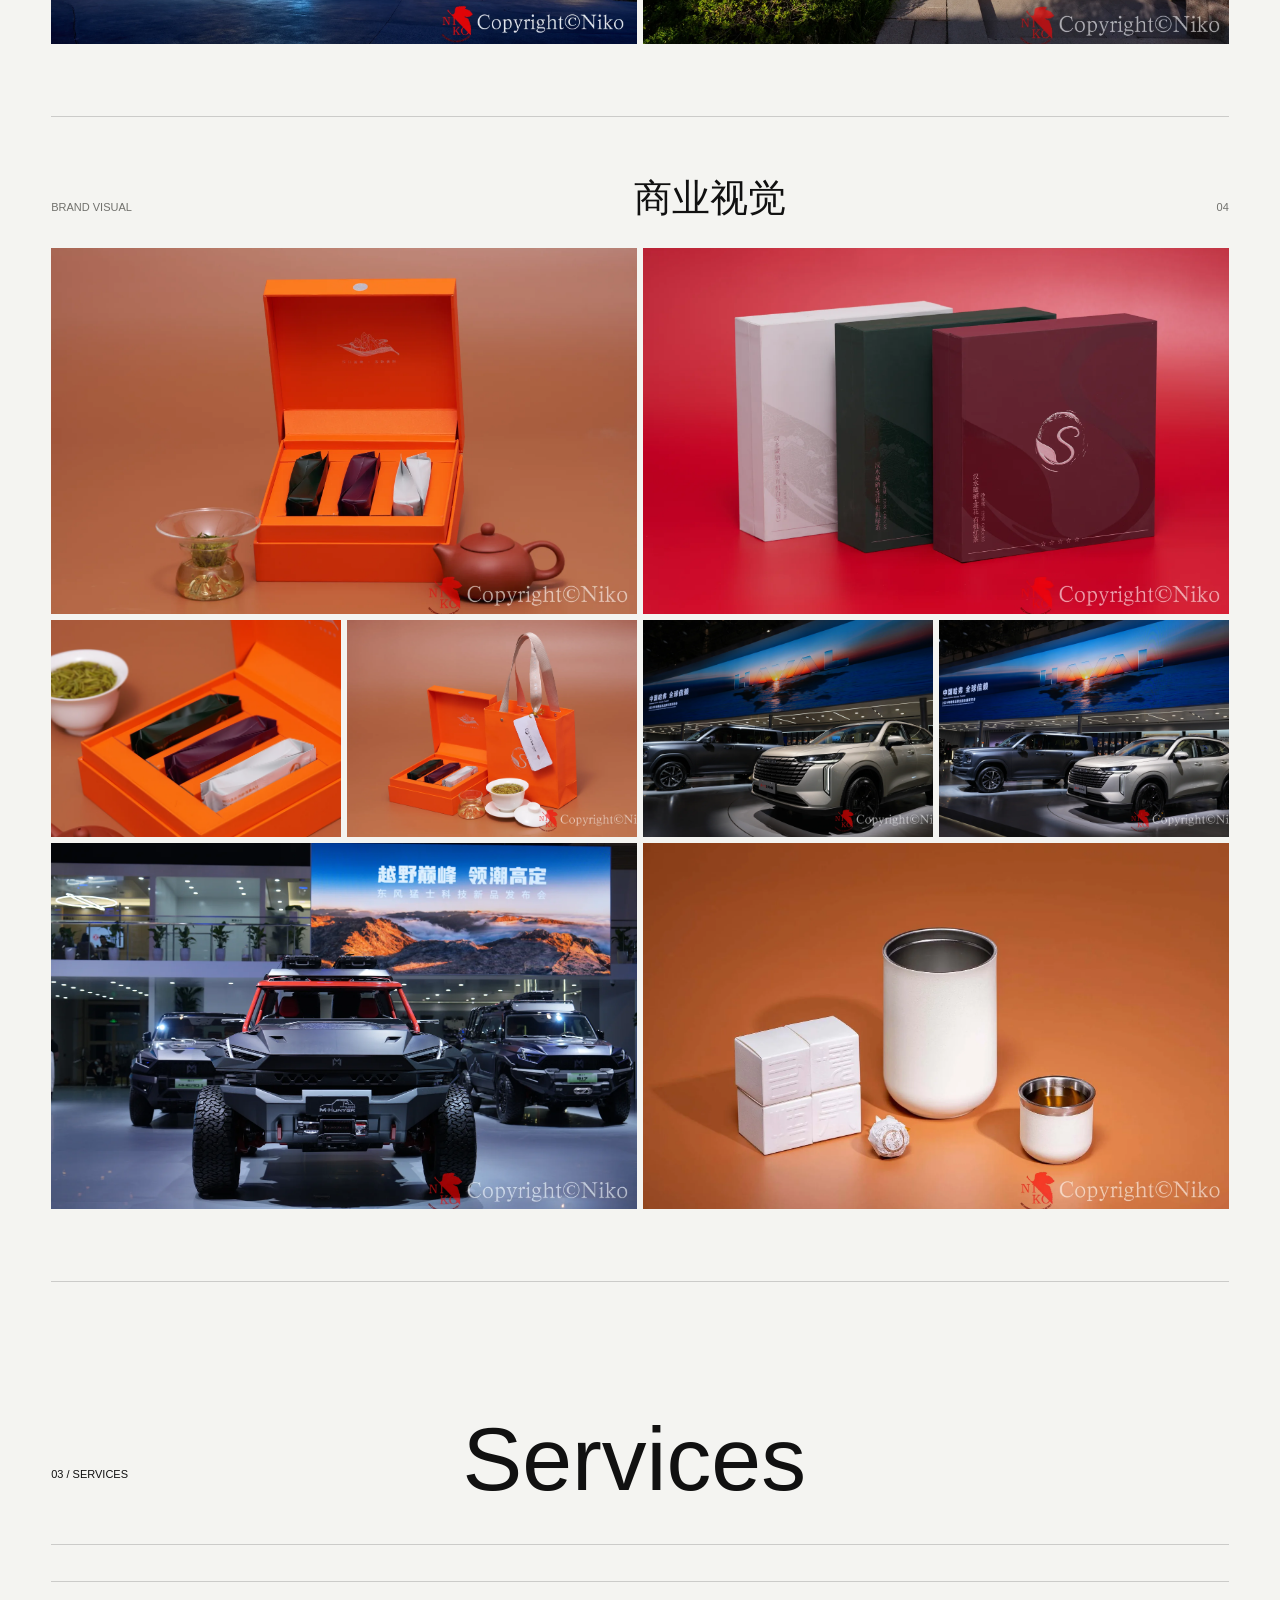
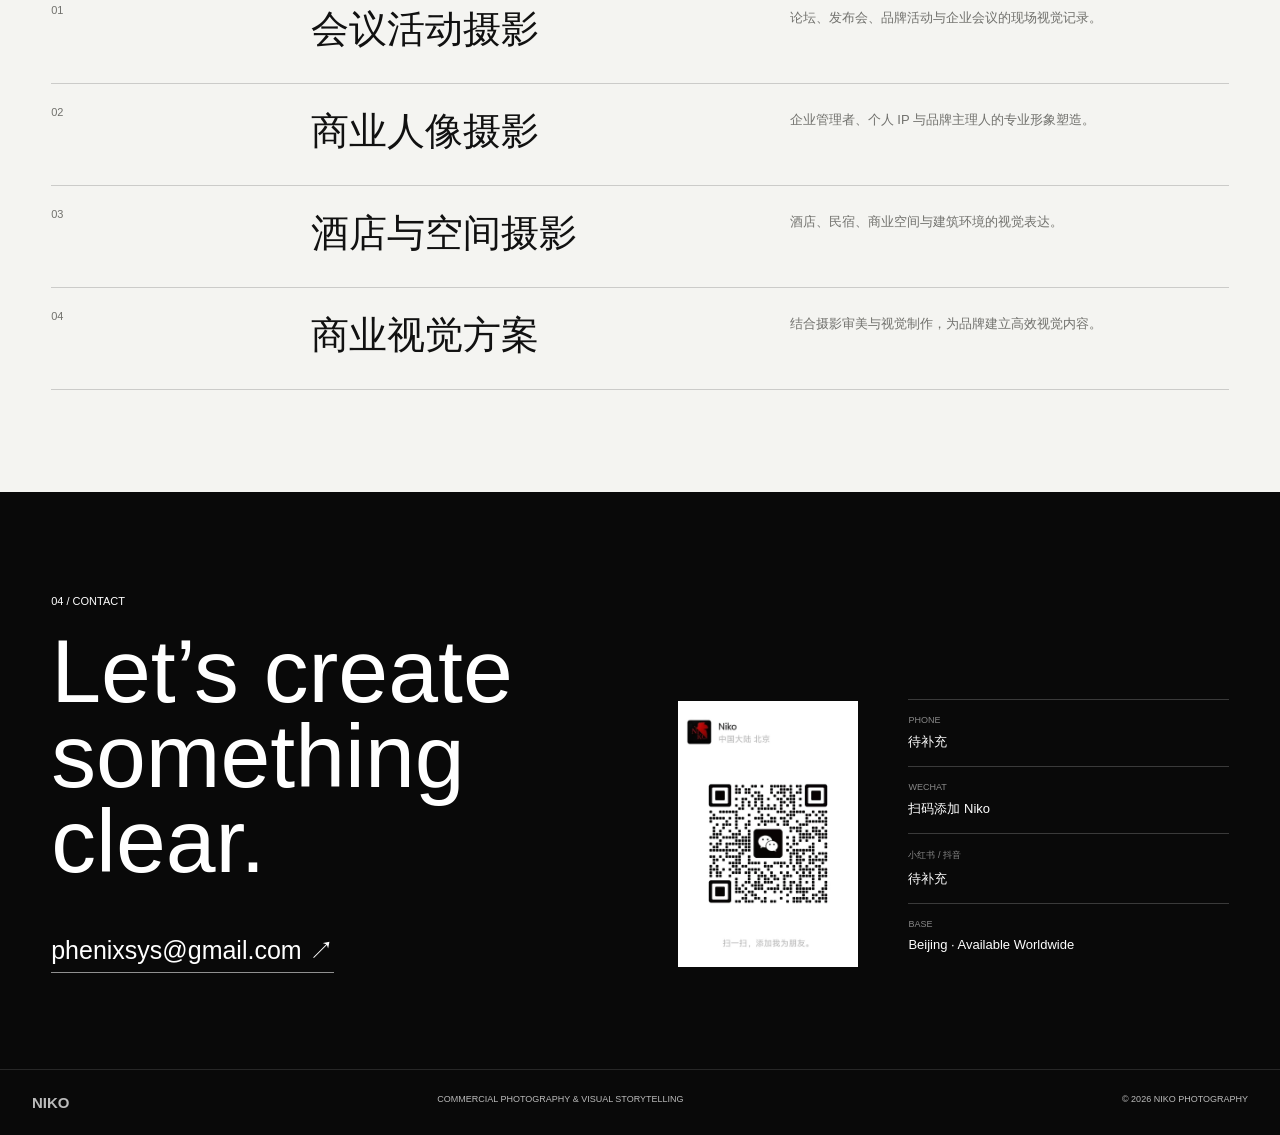
==== commit 35d4b642: "Add commercial portrait case study" ====
--- a/index.html
+++ b/index.html
@@ -5,7 +5,7 @@
   <meta name="viewport" content="width=device-width, initial-scale=1">
   <meta name="description" content="Niko Photography 商业摄影作品集：会议活动、商业人像、酒店空间与商业视觉。">
   <title>Niko Photography</title>
-  <link rel="stylesheet" href="style.css?v=3">
+  <link rel="stylesheet" href="style.css?v=5">
   <script src="script.js" defer></script>
 </head>
 <body>
@@ -15,6 +15,7 @@
       <a href="#about">About</a>
       <a href="case-meeting-event.html">Cases</a>
       <a href="case-hospitality-space.html">Spaces</a>
+      <a href="case-commercial-portrait.html">Portraits</a>
       <a class="nav-secondary" href="#portfolio">Portfolio</a>
       <a class="nav-secondary" href="#services">Services</a>
       <a href="#contact">Contact</a>
@@ -87,6 +88,11 @@
         <div class="project-title">
           <p>Commercial Portrait</p><h3>商业人像</h3><span>02</span>
         </div>
+        <a class="case-entry" href="case-commercial-portrait.html">
+          <span>Case Study 03</span>
+          <strong>商业人像与人物肖像案例</strong>
+          <span>View Case</span>
+        </a>
         <div class="gallery gallery-portrait">
           <button class="work work-tall"><img src="images/web/portrait-01.webp" alt="绿色礼服商业人像" loading="lazy"></button>
           <button class="work work-wide"><img src="images/web/portrait-02.webp" alt="时尚商业人像" loading="lazy"></button>
--- a/style.css
+++ b/style.css
@@ -270,6 +270,7 @@
 }
 .case-hero > picture { position: absolute; inset: 0; }
 .case-hero > picture img { width: 100%; height: 100%; object-fit: cover; }
+.portrait-case-hero .hero-shade { background: linear-gradient(90deg, rgba(0,0,0,.72), rgba(0,0,0,.16) 58%, rgba(0,0,0,.08)); }
 .case-hero-content {
   position: absolute;
   z-index: 2;
@@ -303,6 +304,7 @@
 .case-gallery-four { grid-template-columns: repeat(4, 1fr); }
 .case-gallery-four .work { aspect-ratio: 4 / 3; }
 .case-gallery-four .case-portrait { aspect-ratio: 4 / 3; }
+.case-gallery-portrait .work { aspect-ratio: 3 / 4; }
 .case-gallery-two { grid-template-columns: repeat(2, 1fr); }
 .case-gallery-three { grid-template-columns: repeat(3, 1fr); }
 .focus-grid { display: grid; grid-template-columns: repeat(5, 1fr); gap: 6px; margin-top: 38px; }
@@ -371,6 +373,7 @@
   .story-chapter { padding: 42px 0 52px; }
   .case-gallery, .case-gallery-four, .case-gallery-two, .case-gallery-three { grid-template-columns: repeat(2, 1fr); gap: 4px; }
   .case-gallery .work, .case-gallery .case-feature, .case-gallery-four .case-portrait { grid-column: auto; aspect-ratio: 4 / 3; }
+  .case-gallery-portrait .work { aspect-ratio: 3 / 4; }
   .focus-grid { grid-template-columns: 1fr; gap: 4px; }
   .focus-grid article { min-height: 0; }
   .focus-grid h3 { margin: 52px 0 12px; }
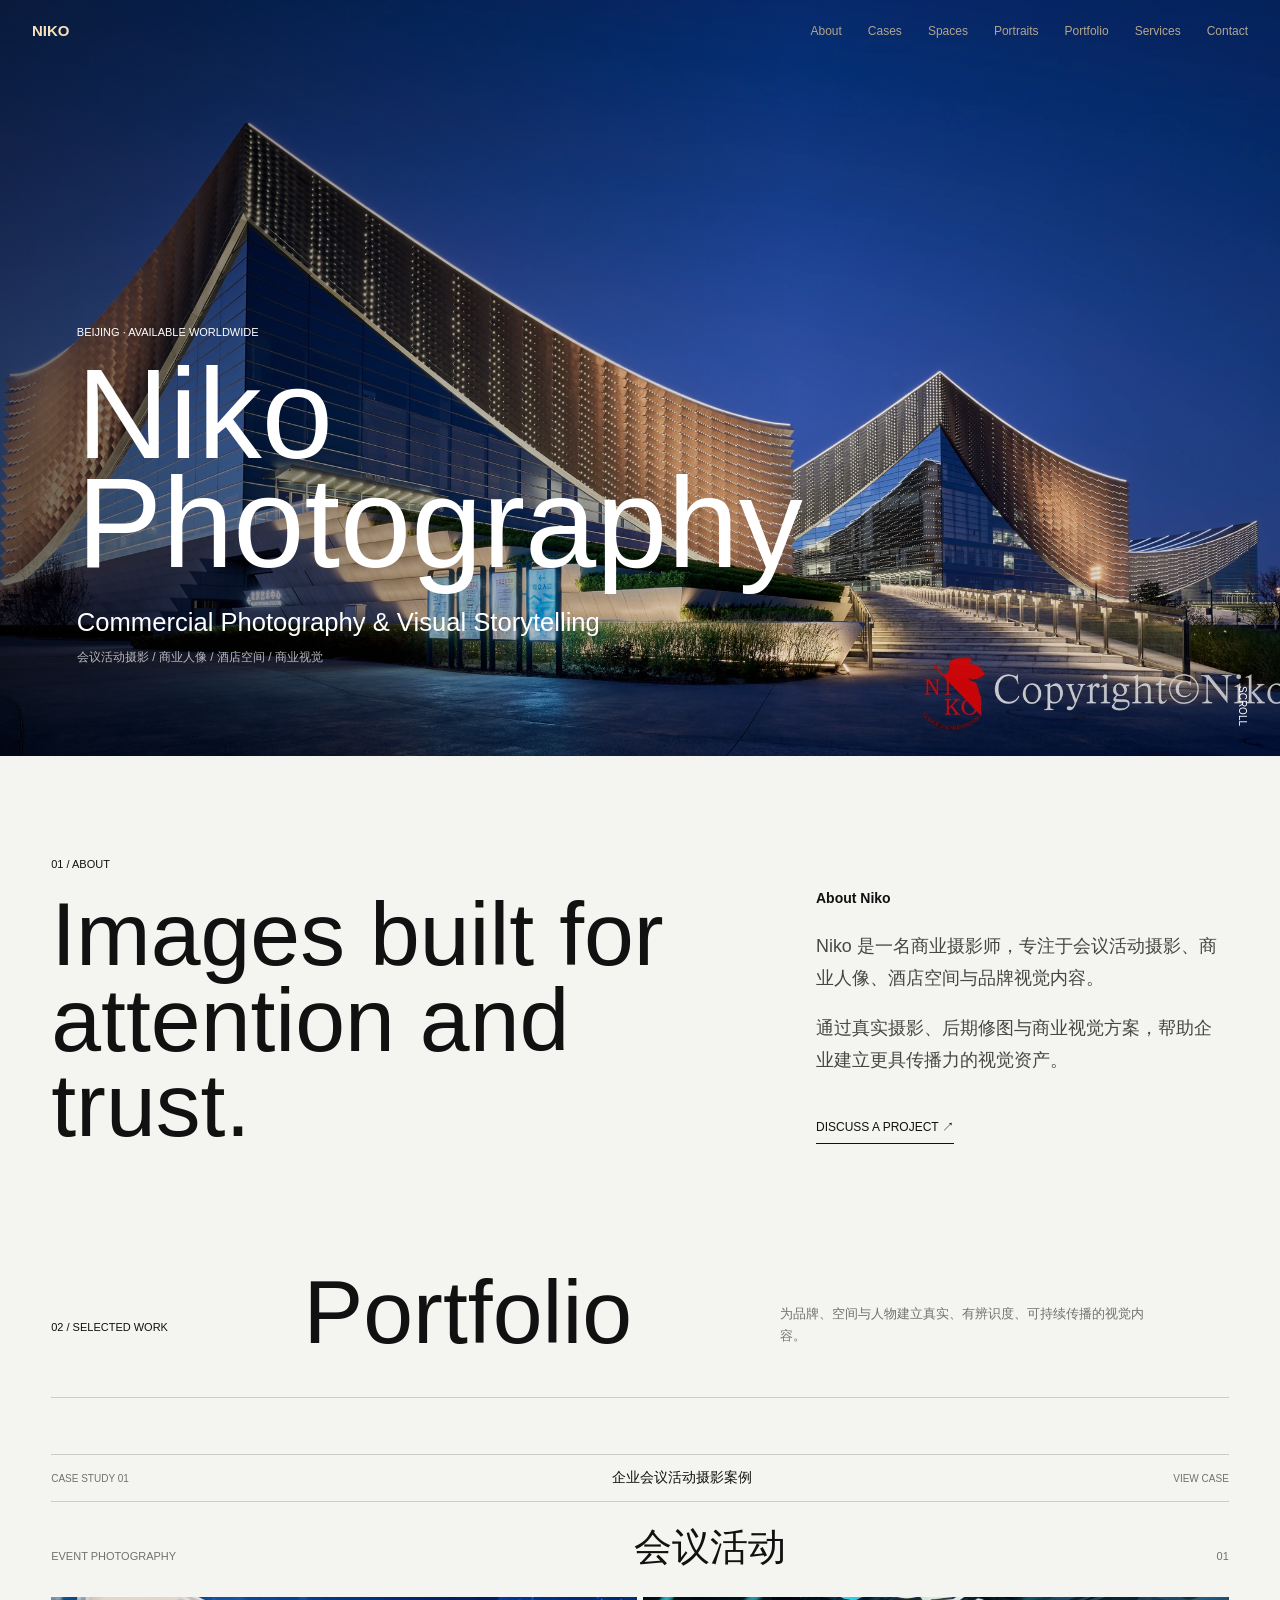
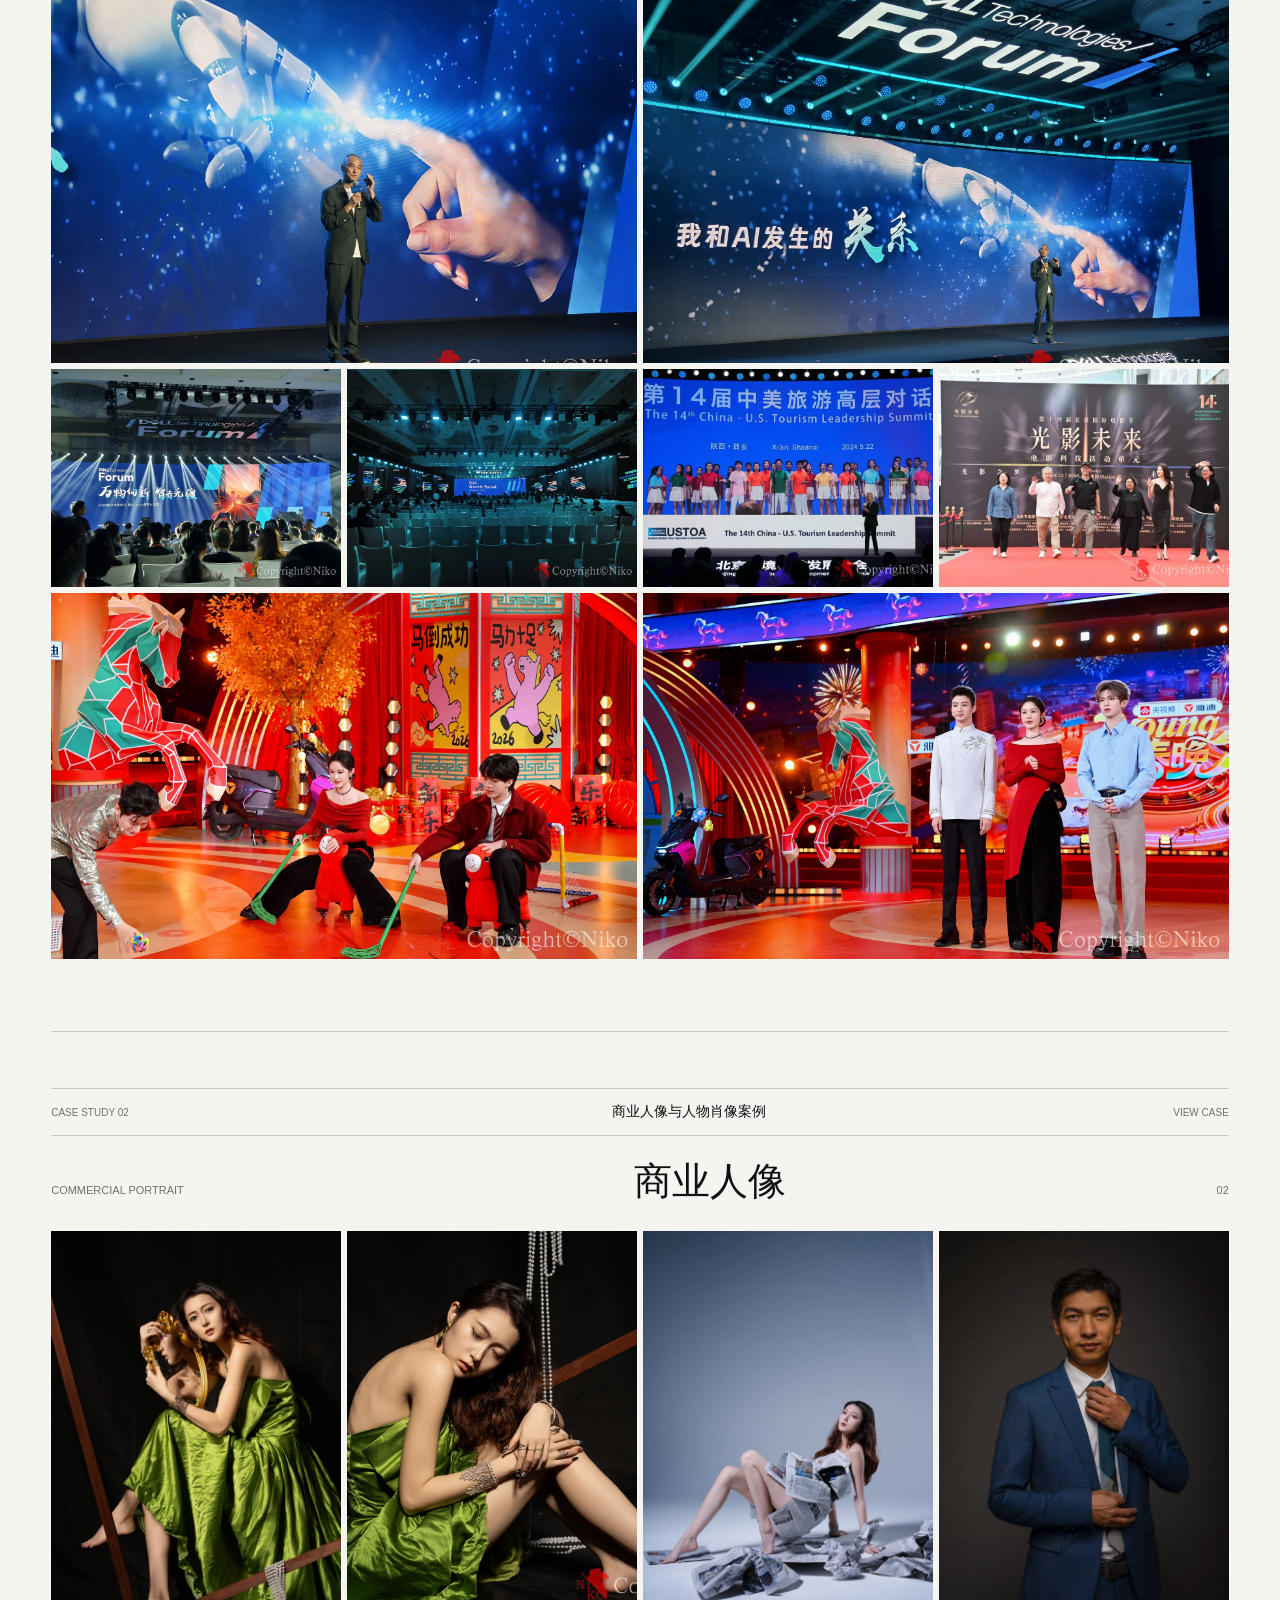
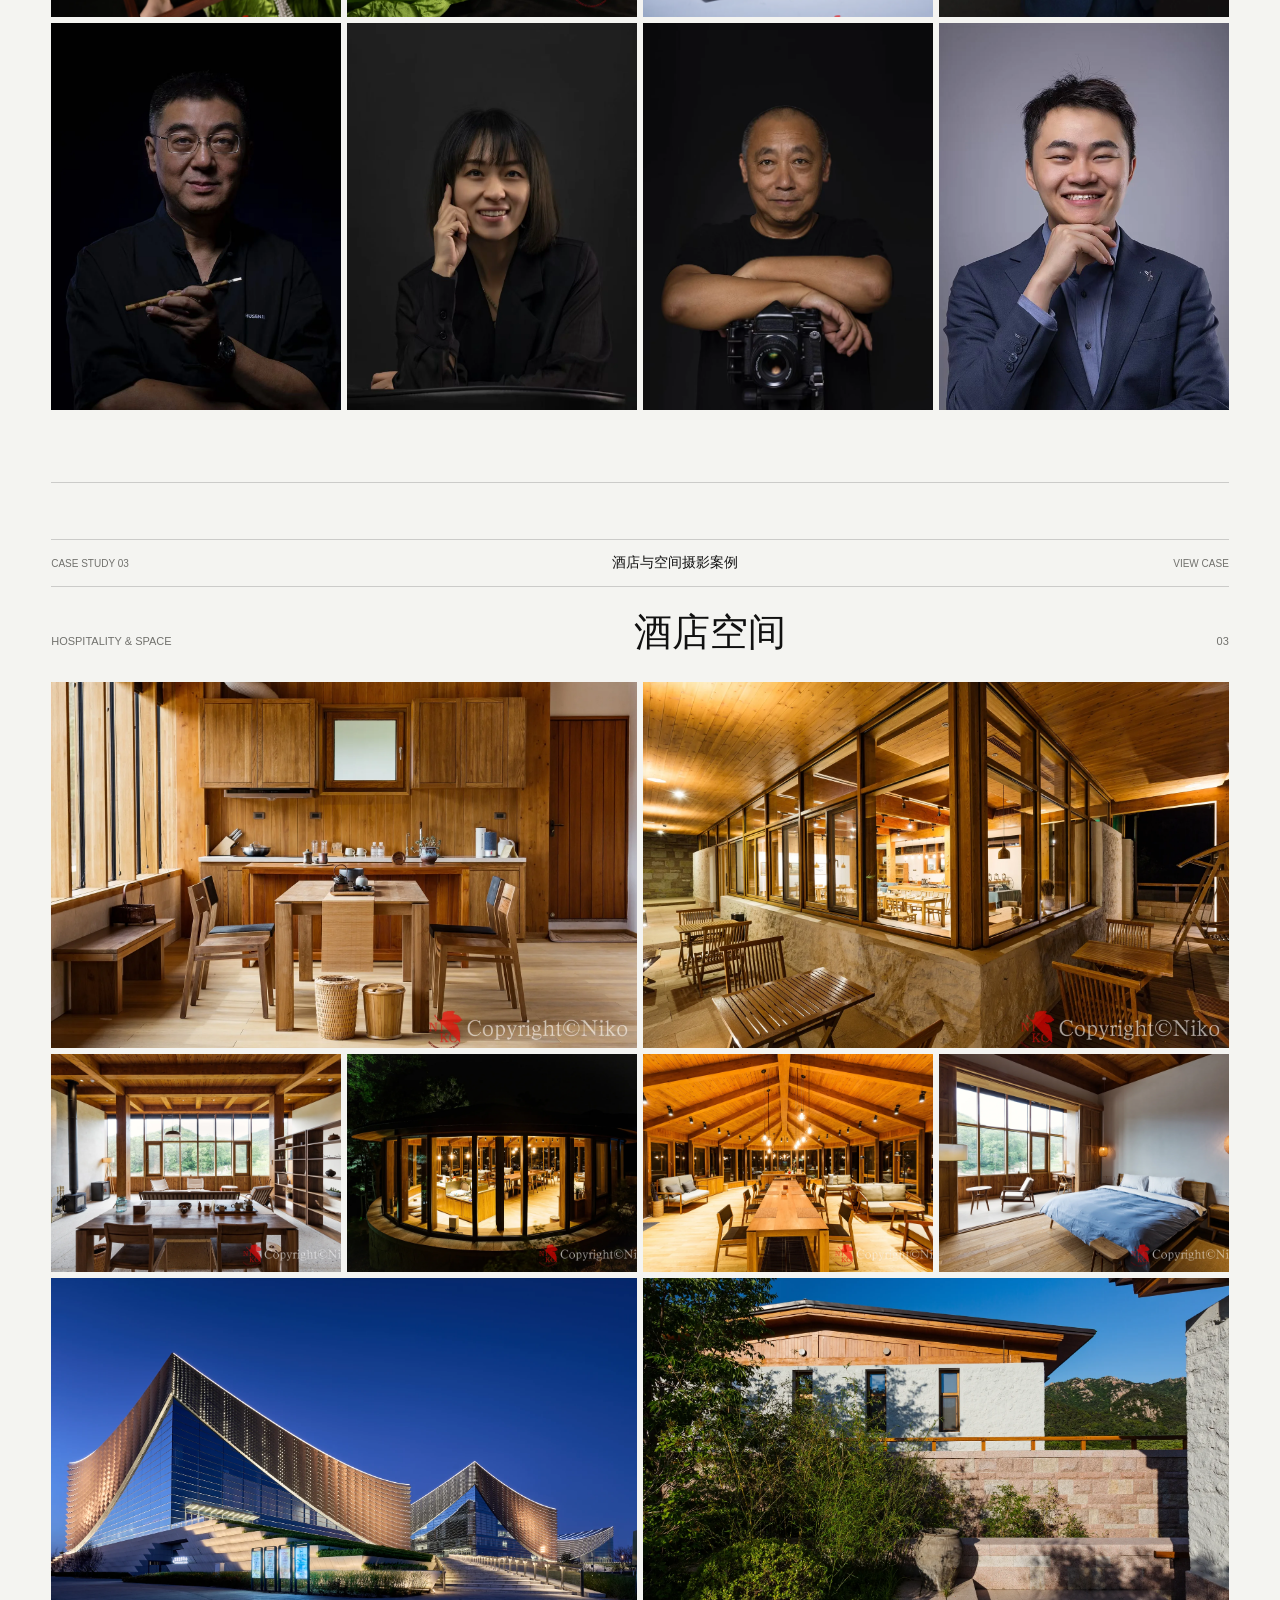
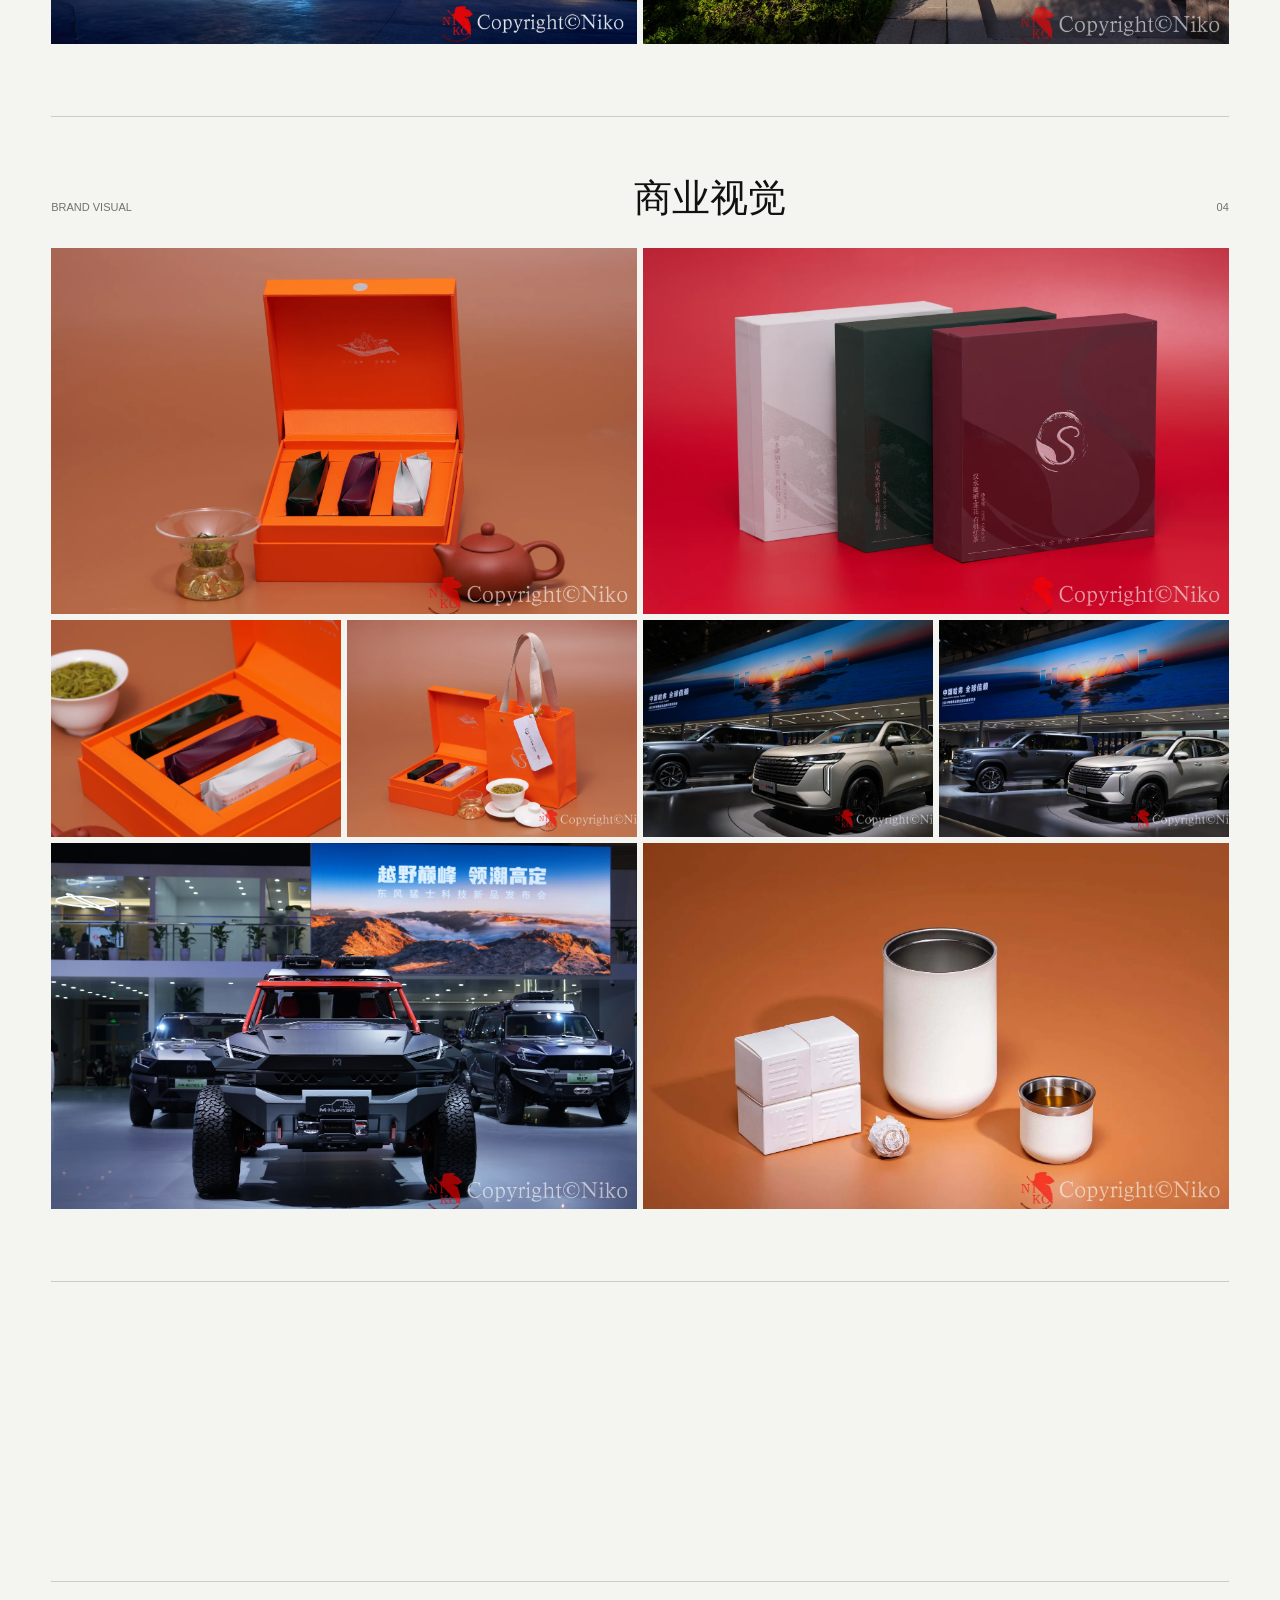
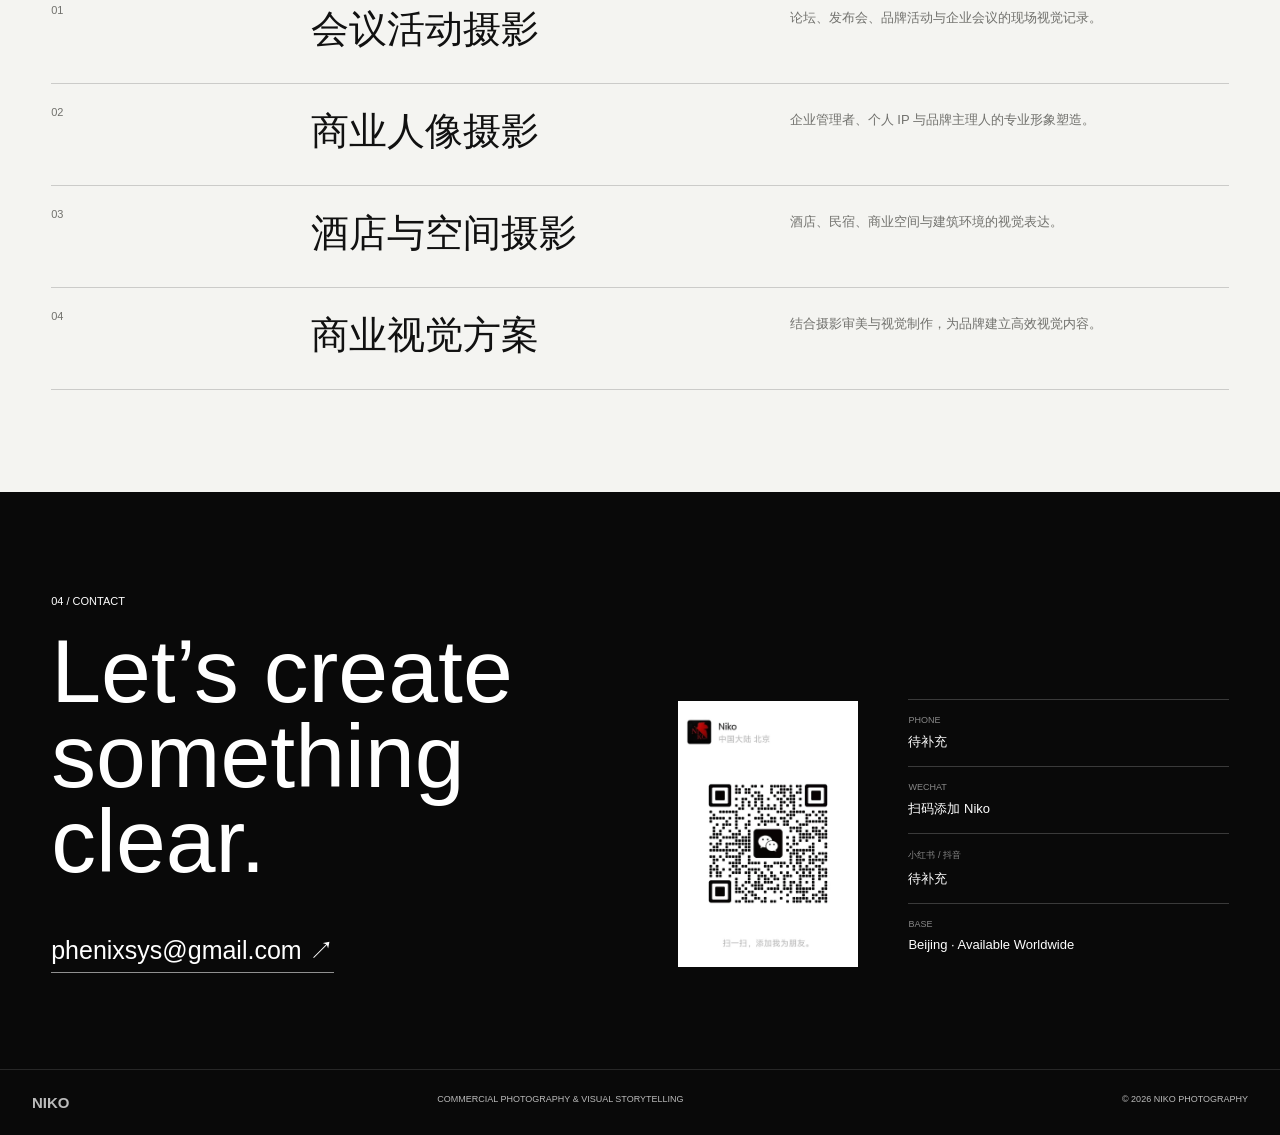
==== commit 07cd524a: "Fix case navigation and lightboxes" ====
--- a/index.html
+++ b/index.html
@@ -5,7 +5,7 @@
   <meta name="viewport" content="width=device-width, initial-scale=1">
   <meta name="description" content="Niko Photography 商业摄影作品集：会议活动、商业人像、酒店空间与商业视觉。">
   <title>Niko Photography</title>
-  <link rel="stylesheet" href="style.css?v=5">
+  <link rel="stylesheet" href="style.css?v=6">
   <script src="script.js" defer></script>
 </head>
 <body>
@@ -59,19 +59,14 @@
       </div>
 
       <article class="project reveal">
+        <a class="case-entry" href="case-meeting-event.html">
+          <span>Case Study 01</span>
+          <strong>企业会议活动摄影案例</strong>
+          <span>View Case</span>
+        </a>
         <div class="project-title">
           <p>Event Photography</p><h3>会议活动</h3><span>01</span>
         </div>
-        <a class="case-entry" href="case-meeting-event.html">
-          <span>完整案例</span>
-          <strong>企业会议活动摄影案例</strong>
-          <span>View case ↗</span>
-        </a>
-        <a class="case-entry" href="case-hospitality-space.html">
-          <span>Case Study 02</span>
-          <strong>酒店与空间摄影案例</strong>
-          <span>View Case</span>
-        </a>
         <div class="gallery gallery-event">
           <button class="work work-wide"><img src="images/web/event-01.webp" alt="大型商业会议现场" loading="lazy"></button>
           <button class="work"><img src="images/web/event-02.webp" alt="科技论坛主舞台" loading="lazy"></button>
@@ -85,14 +80,14 @@
       </article>
 
       <article class="project reveal">
+        <a class="case-entry" href="case-commercial-portrait.html">
+          <span>Case Study 02</span>
+          <strong>商业人像与人物肖像案例</strong>
+          <span>View Case</span>
+        </a>
         <div class="project-title">
           <p>Commercial Portrait</p><h3>商业人像</h3><span>02</span>
         </div>
-        <a class="case-entry" href="case-commercial-portrait.html">
-          <span>Case Study 03</span>
-          <strong>商业人像与人物肖像案例</strong>
-          <span>View Case</span>
-        </a>
         <div class="gallery gallery-portrait">
           <button class="work work-tall"><img src="images/web/portrait-01.webp" alt="绿色礼服商业人像" loading="lazy"></button>
           <button class="work work-wide"><img src="images/web/portrait-02.webp" alt="时尚商业人像" loading="lazy"></button>
@@ -106,6 +101,11 @@
       </article>
 
       <article class="project reveal">
+        <a class="case-entry" href="case-hospitality-space.html">
+          <span>Case Study 03</span>
+          <strong>酒店与空间摄影案例</strong>
+          <span>View Case</span>
+        </a>
         <div class="project-title">
           <p>Hospitality &amp; Space</p><h3>酒店空间</h3><span>03</span>
         </div>
--- a/style.css
+++ b/style.css
@@ -48,7 +48,7 @@
   grid-template-columns: 1fr 1fr auto;
   gap: 24px;
   align-items: baseline;
-  margin: -4px 0 24px;
+  margin: 0 0 20px;
   padding: 14px 0;
   border-top: 1px solid var(--line);
   border-bottom: 1px solid var(--line);
@@ -277,7 +277,9 @@
   left: clamp(24px, 6vw, 100px);
   right: 24px;
   bottom: clamp(58px, 10vh, 110px);
-}
+  max-width: min(1100px, calc(100vw - 48px));
+}
+.case-hero-content .eyebrow { margin: 0 0 18px; }
 .case-hero h1 { font-size: clamp(48px, 8vw, 128px); line-height: .92; }
 .case-hero-content > p:last-child { margin: 28px 0 0; font-size: clamp(13px, 1.4vw, 20px); }
 .case-overview { display: grid; grid-template-columns: 1.2fr .8fr; gap: 8vw; align-items: end; }
@@ -325,6 +327,7 @@
   .site-header { padding: 18px 18px; }
   nav { gap: 14px; }
   nav .nav-secondary { display: none; }
+  .case-page nav a:not(:first-child):not(:last-child) { display: none; }
   .hero { min-height: 78svh; }
   .hero-content { left: 20px; right: 20px; bottom: 55px; }
   h1 { font-size: 58px; line-height: .9; }
@@ -360,10 +363,11 @@
   footer { display: flex; flex-direction: column; gap: 12px; padding: 24px 18px; }
   footer p:last-child { text-align: left; }
   .lightbox { padding: 10px; }
-  .case-entry { grid-template-columns: 1fr auto; row-gap: 8px; }
+  .case-entry { grid-template-columns: 1fr auto; row-gap: 8px; margin-bottom: 16px; }
   .case-entry strong { grid-column: 1 / -1; grid-row: 2; }
   .case-hero { min-height: 78svh; }
   .case-hero-content { left: 18px; right: 18px; bottom: 50px; }
+  .case-hero-content .eyebrow { margin-bottom: 14px; }
   .case-hero h1 { font-size: clamp(40px, 13vw, 58px); }
   .case-hero-content > p:last-child { max-width: 290px; line-height: 1.7; }
   .case-overview { grid-template-columns: 1fr; gap: 38px; }
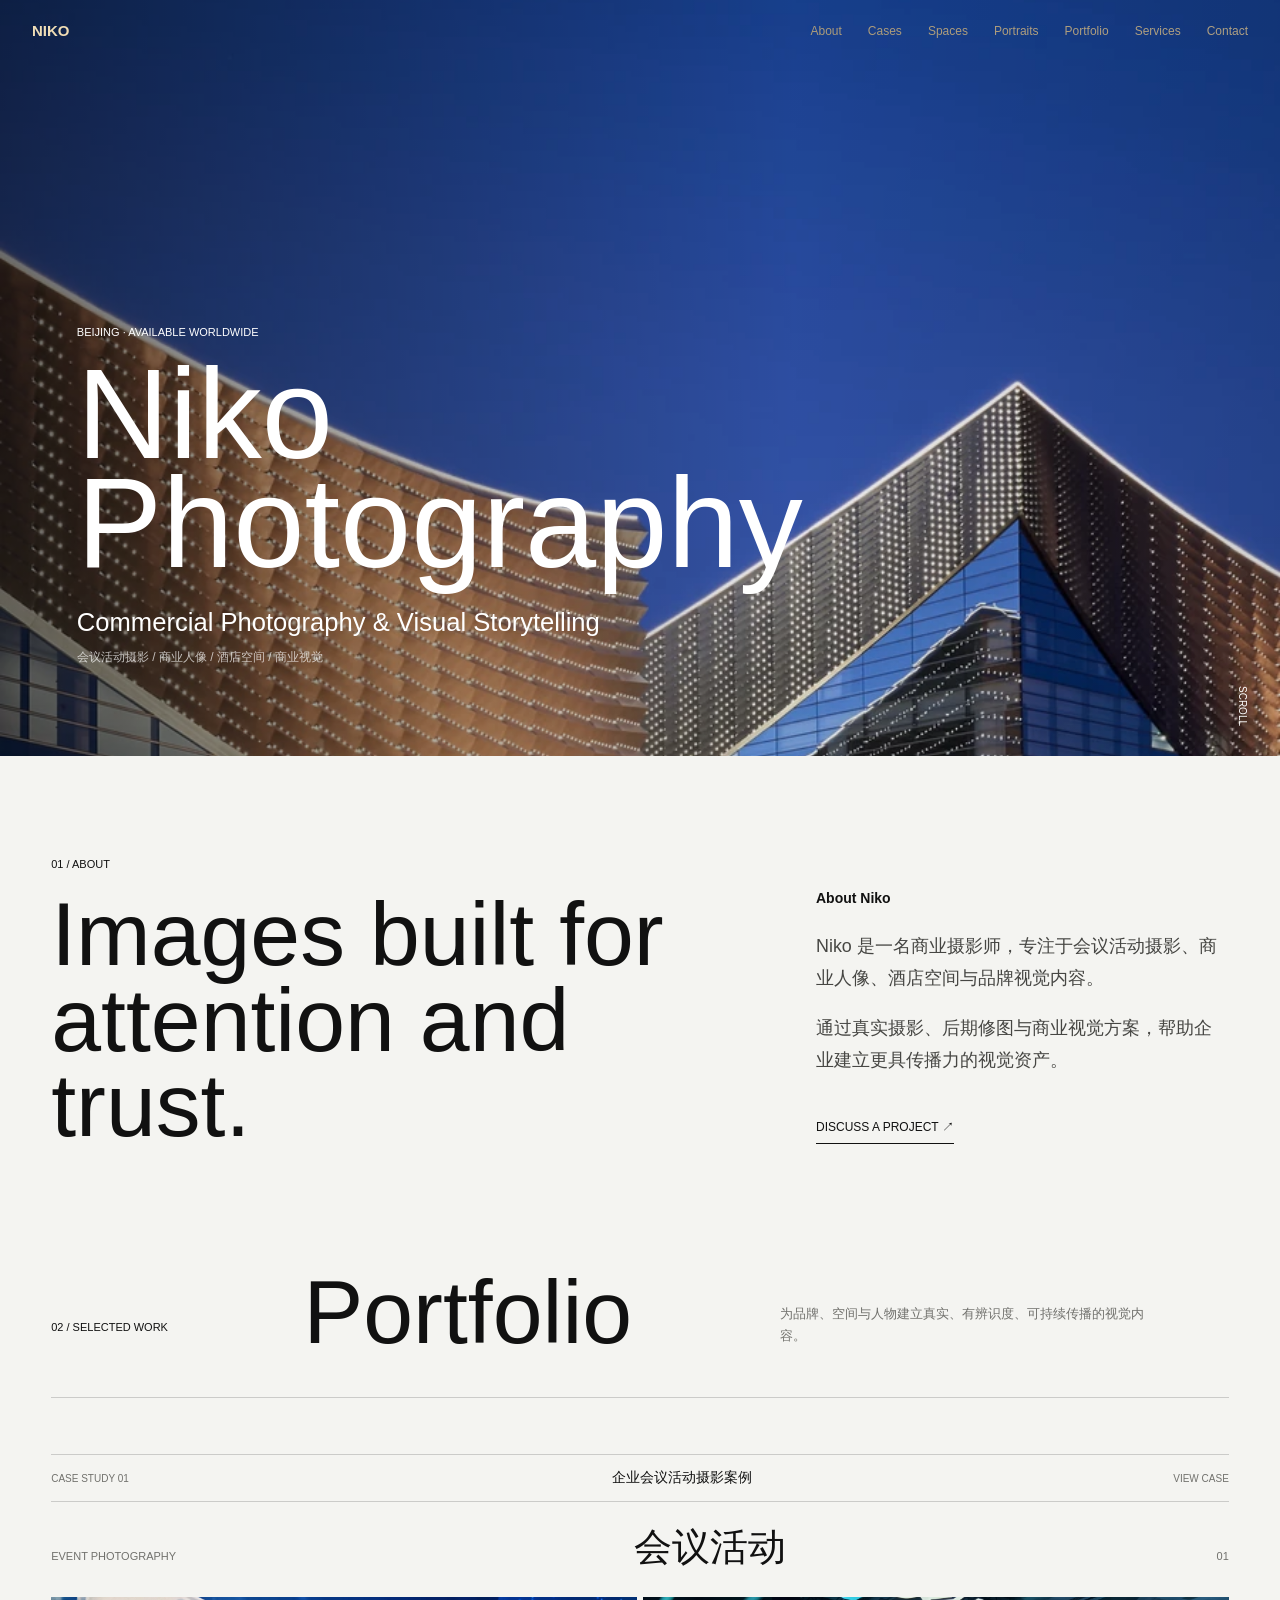
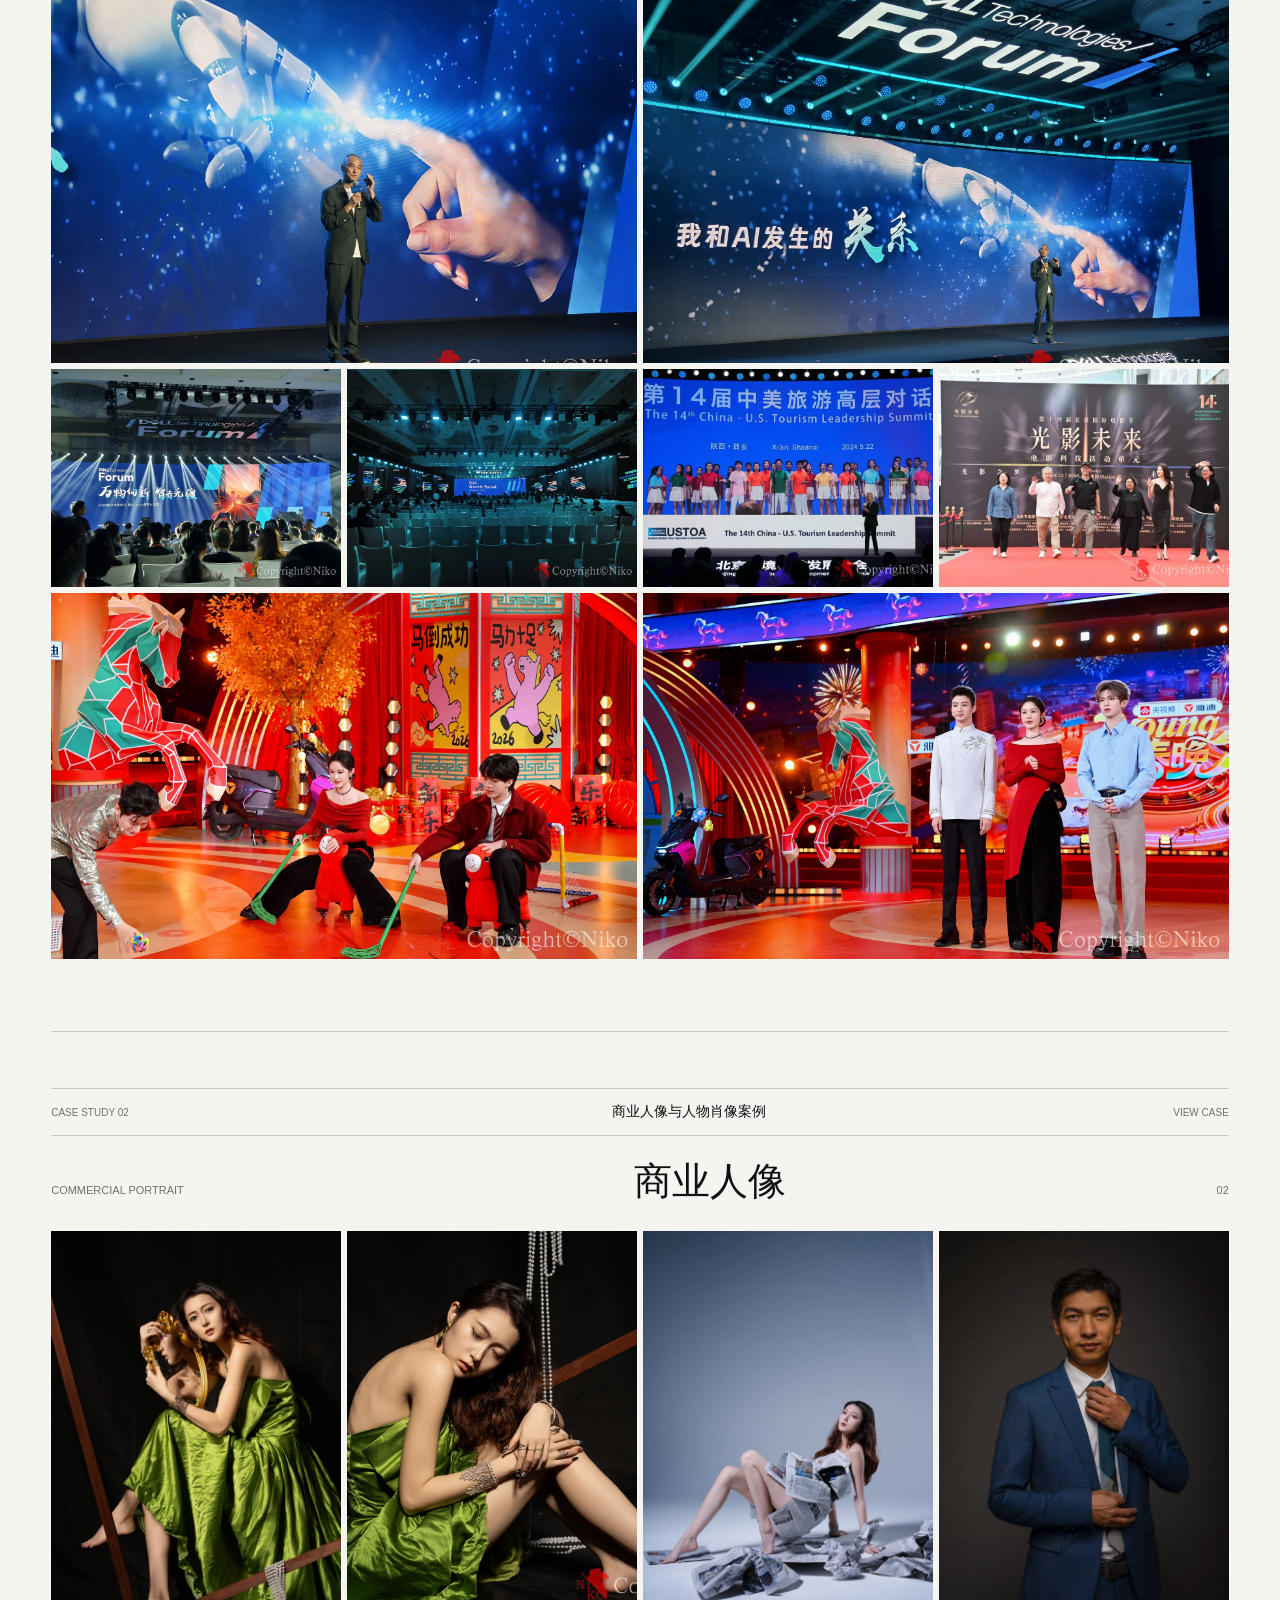
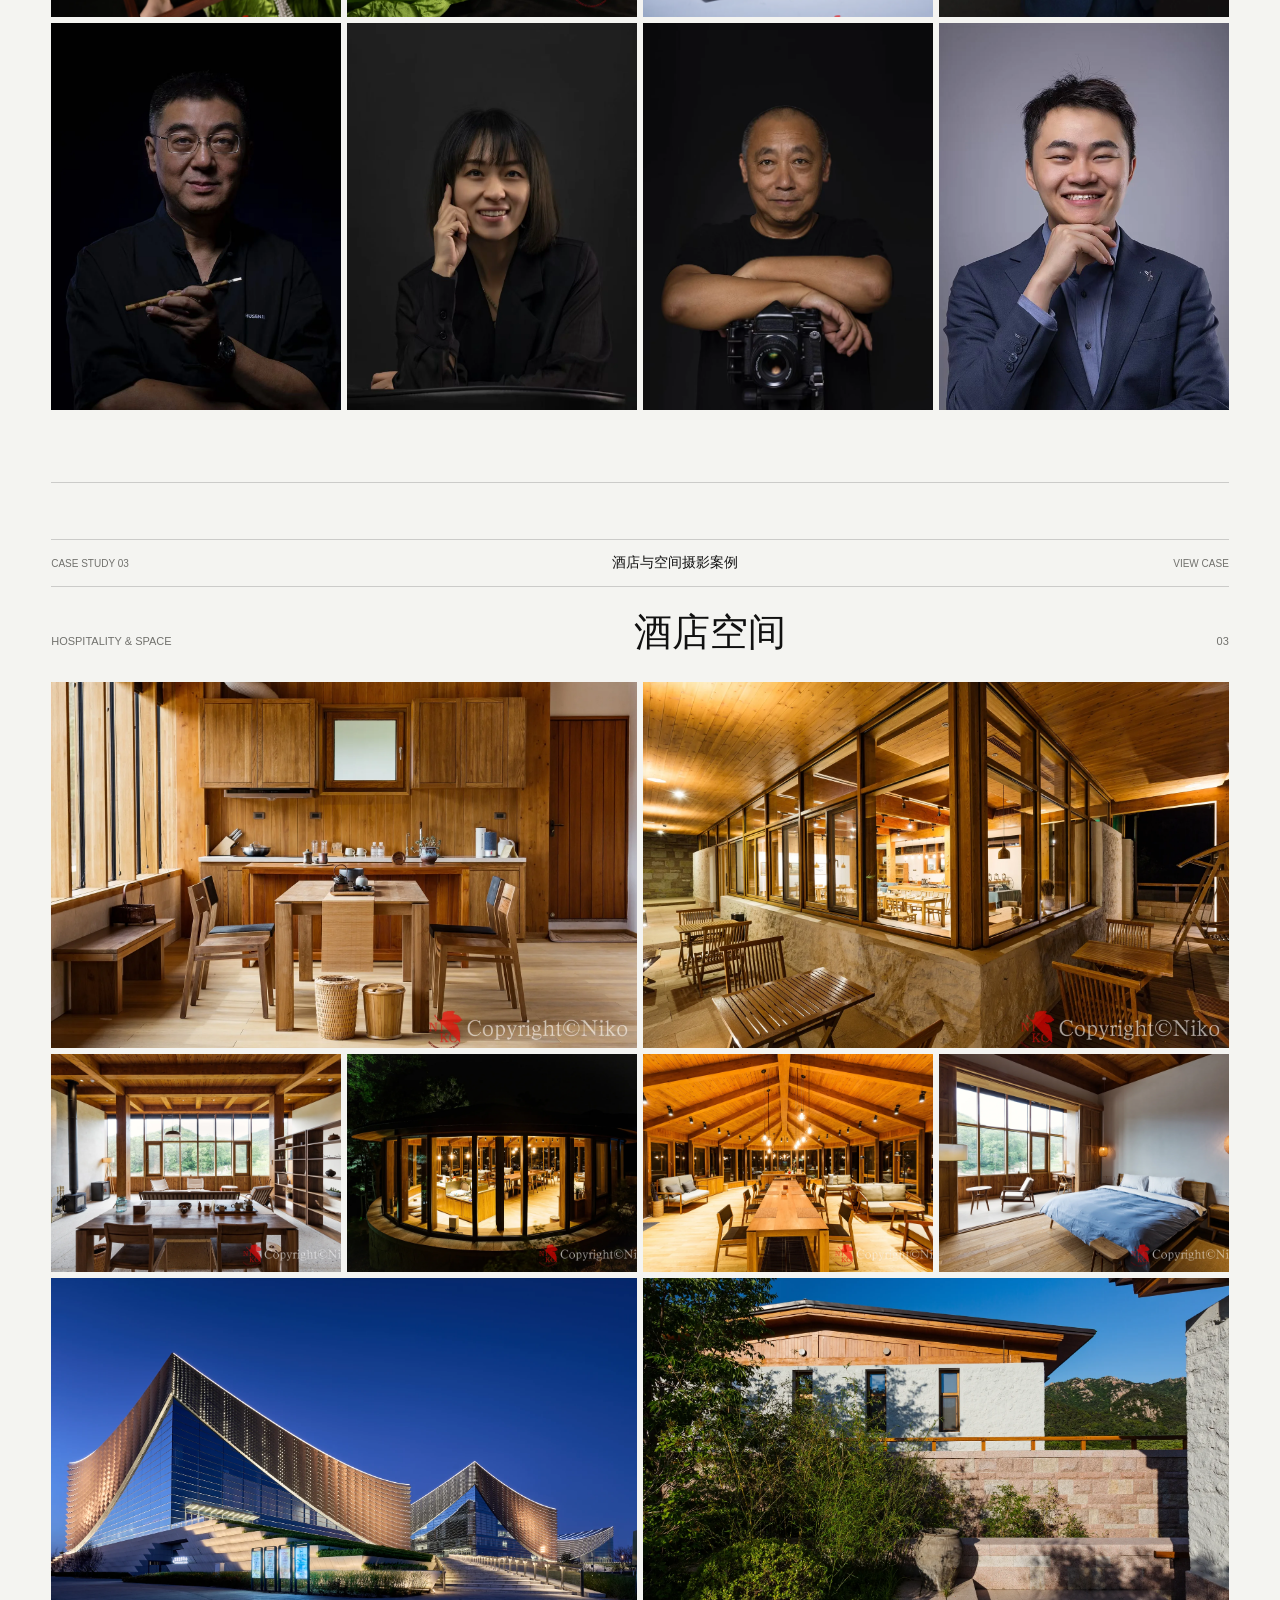
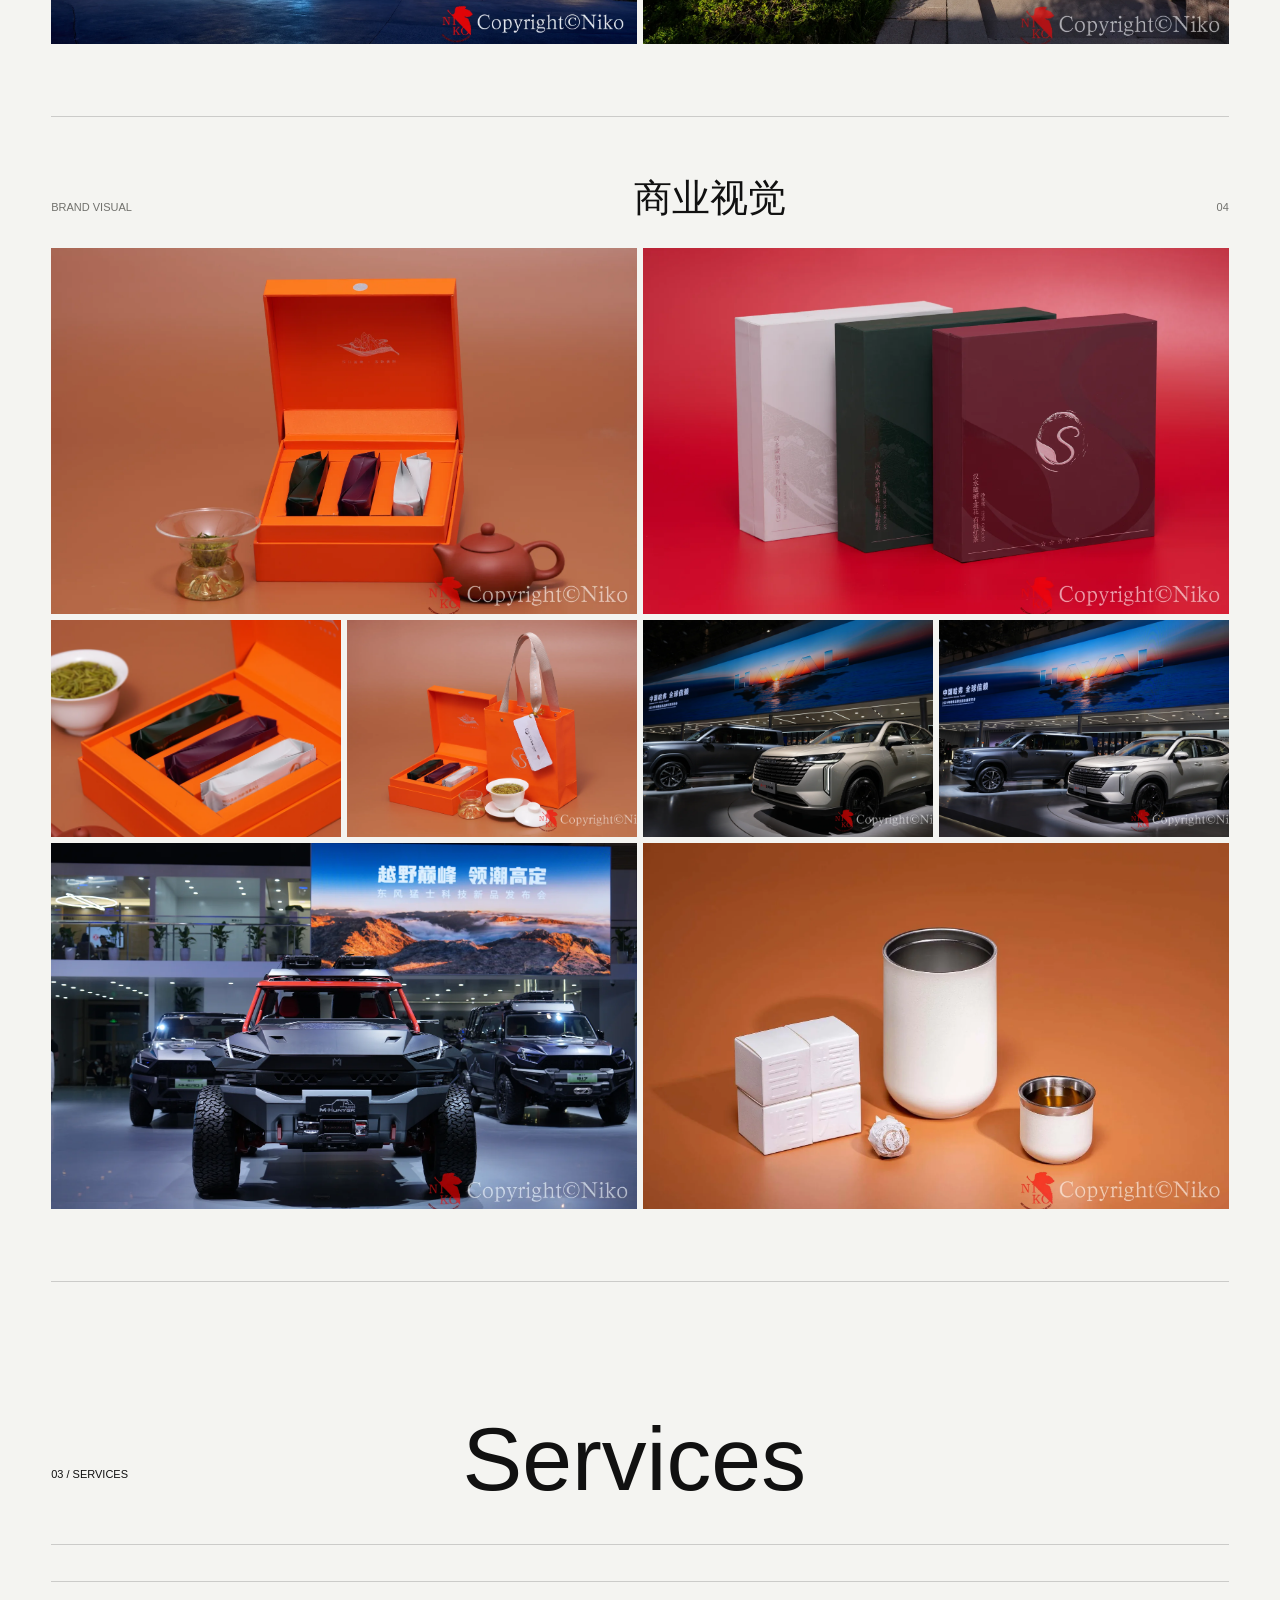
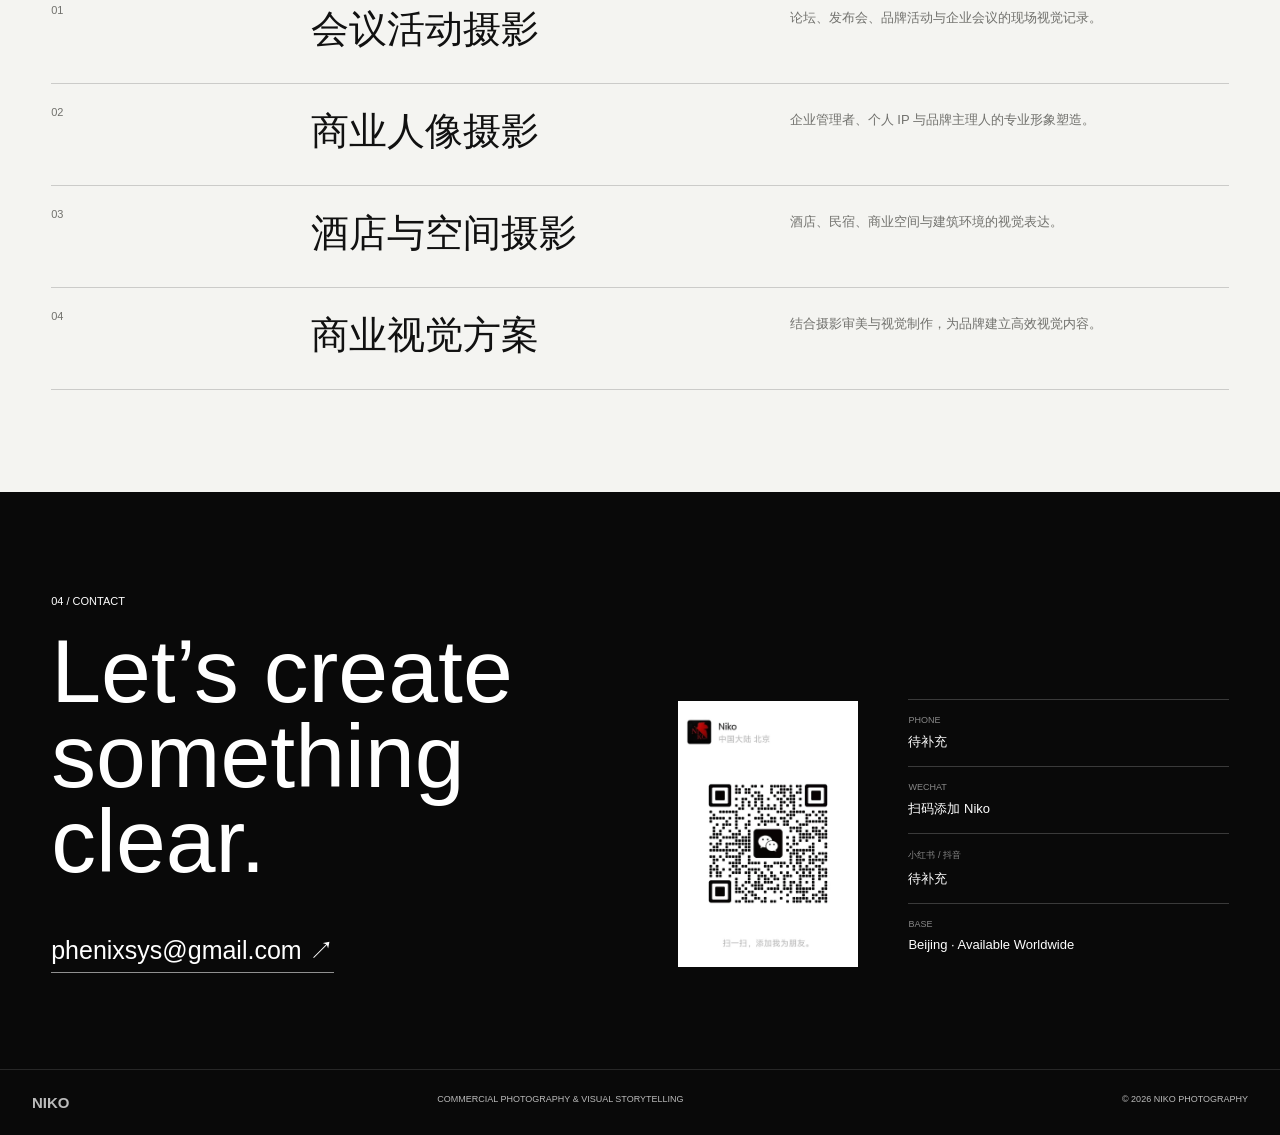
==== commit 2cfa5dae: "Hide inactive image dialogs" ====
--- a/index.html
+++ b/index.html
@@ -5,7 +5,7 @@
   <meta name="viewport" content="width=device-width, initial-scale=1">
   <meta name="description" content="Niko Photography 商业摄影作品集：会议活动、商业人像、酒店空间与商业视觉。">
   <title>Niko Photography</title>
-  <link rel="stylesheet" href="style.css?v=6">
+  <link rel="stylesheet" href="style.css?v=7">
   <script src="script.js" defer></script>
 </head>
 <body>
--- a/style.css
+++ b/style.css
@@ -246,6 +246,7 @@
   border: 0;
   background: rgba(0,0,0,.95);
 }
+.lightbox:not([open]) { display: none; }
 .lightbox::backdrop { background: rgba(0,0,0,.92); }
 .lightbox img { width: 100%; height: 100%; object-fit: contain; }
 .lightbox-close {
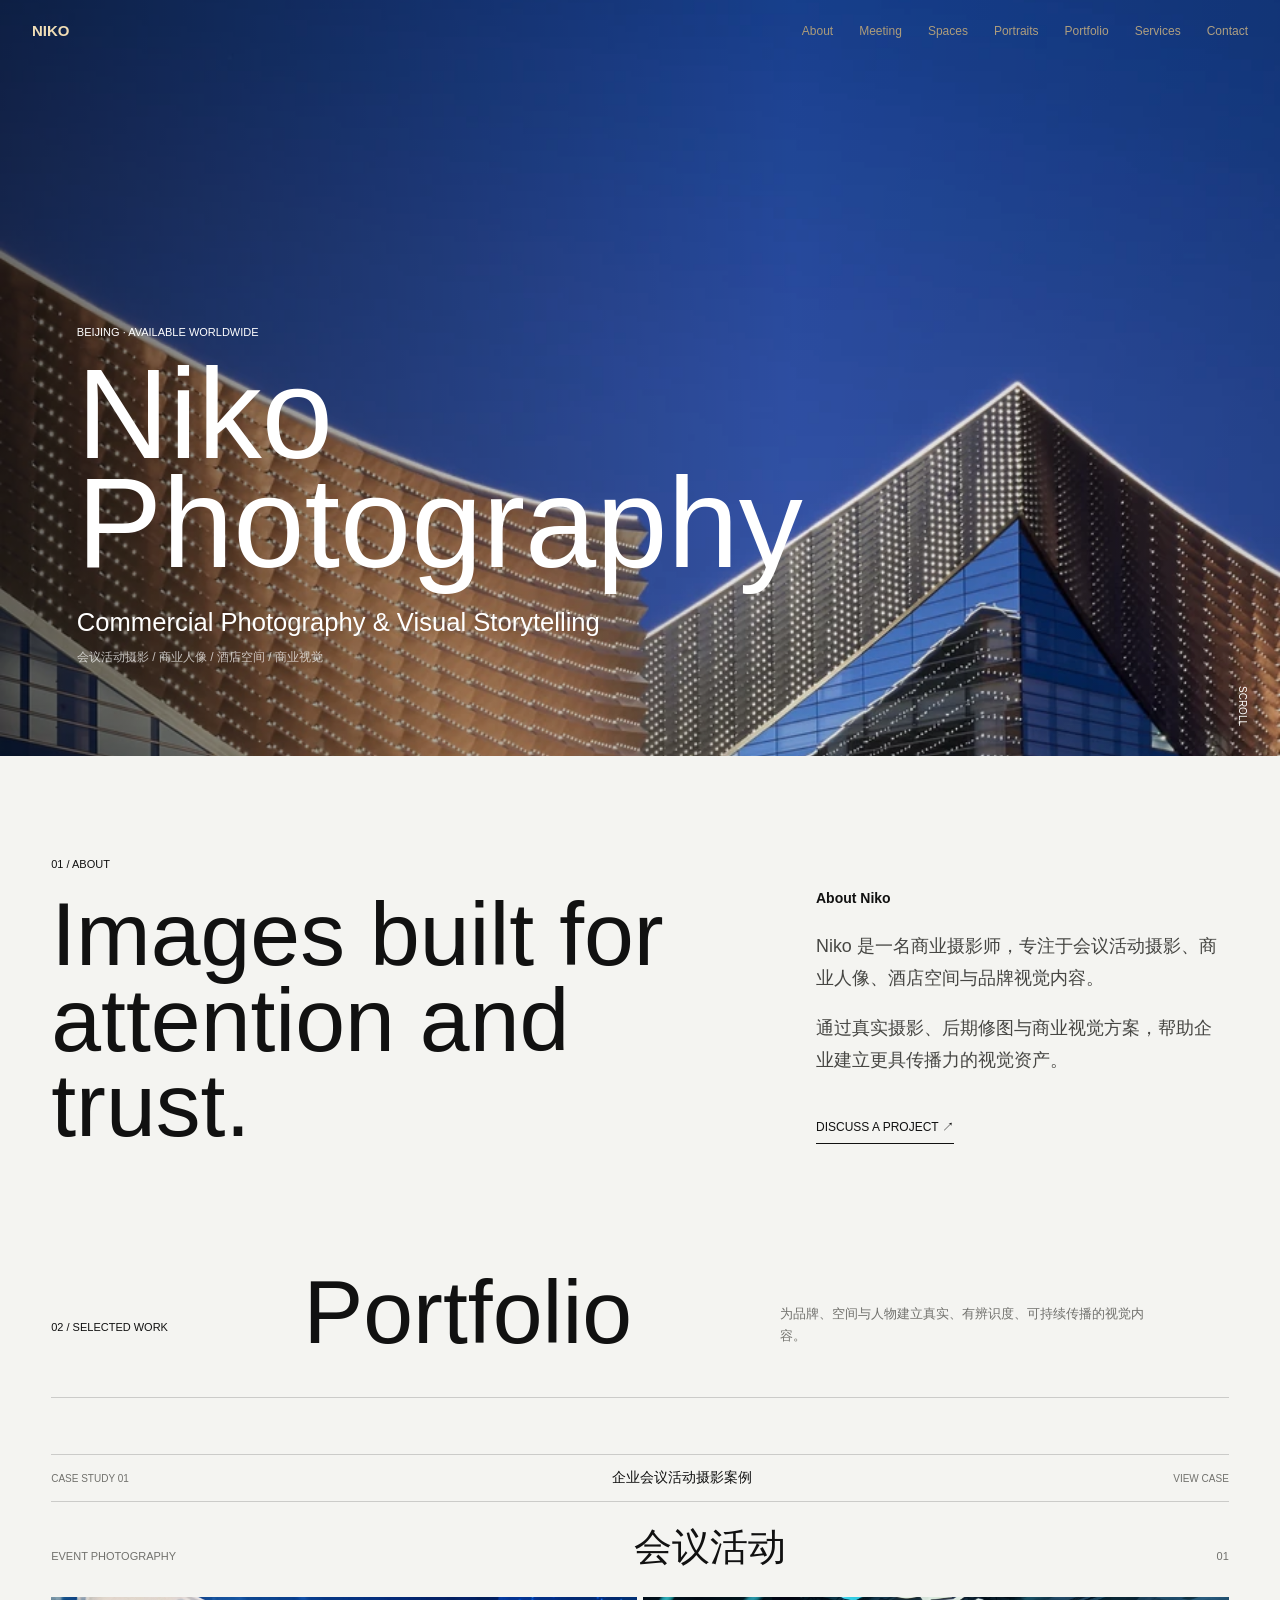
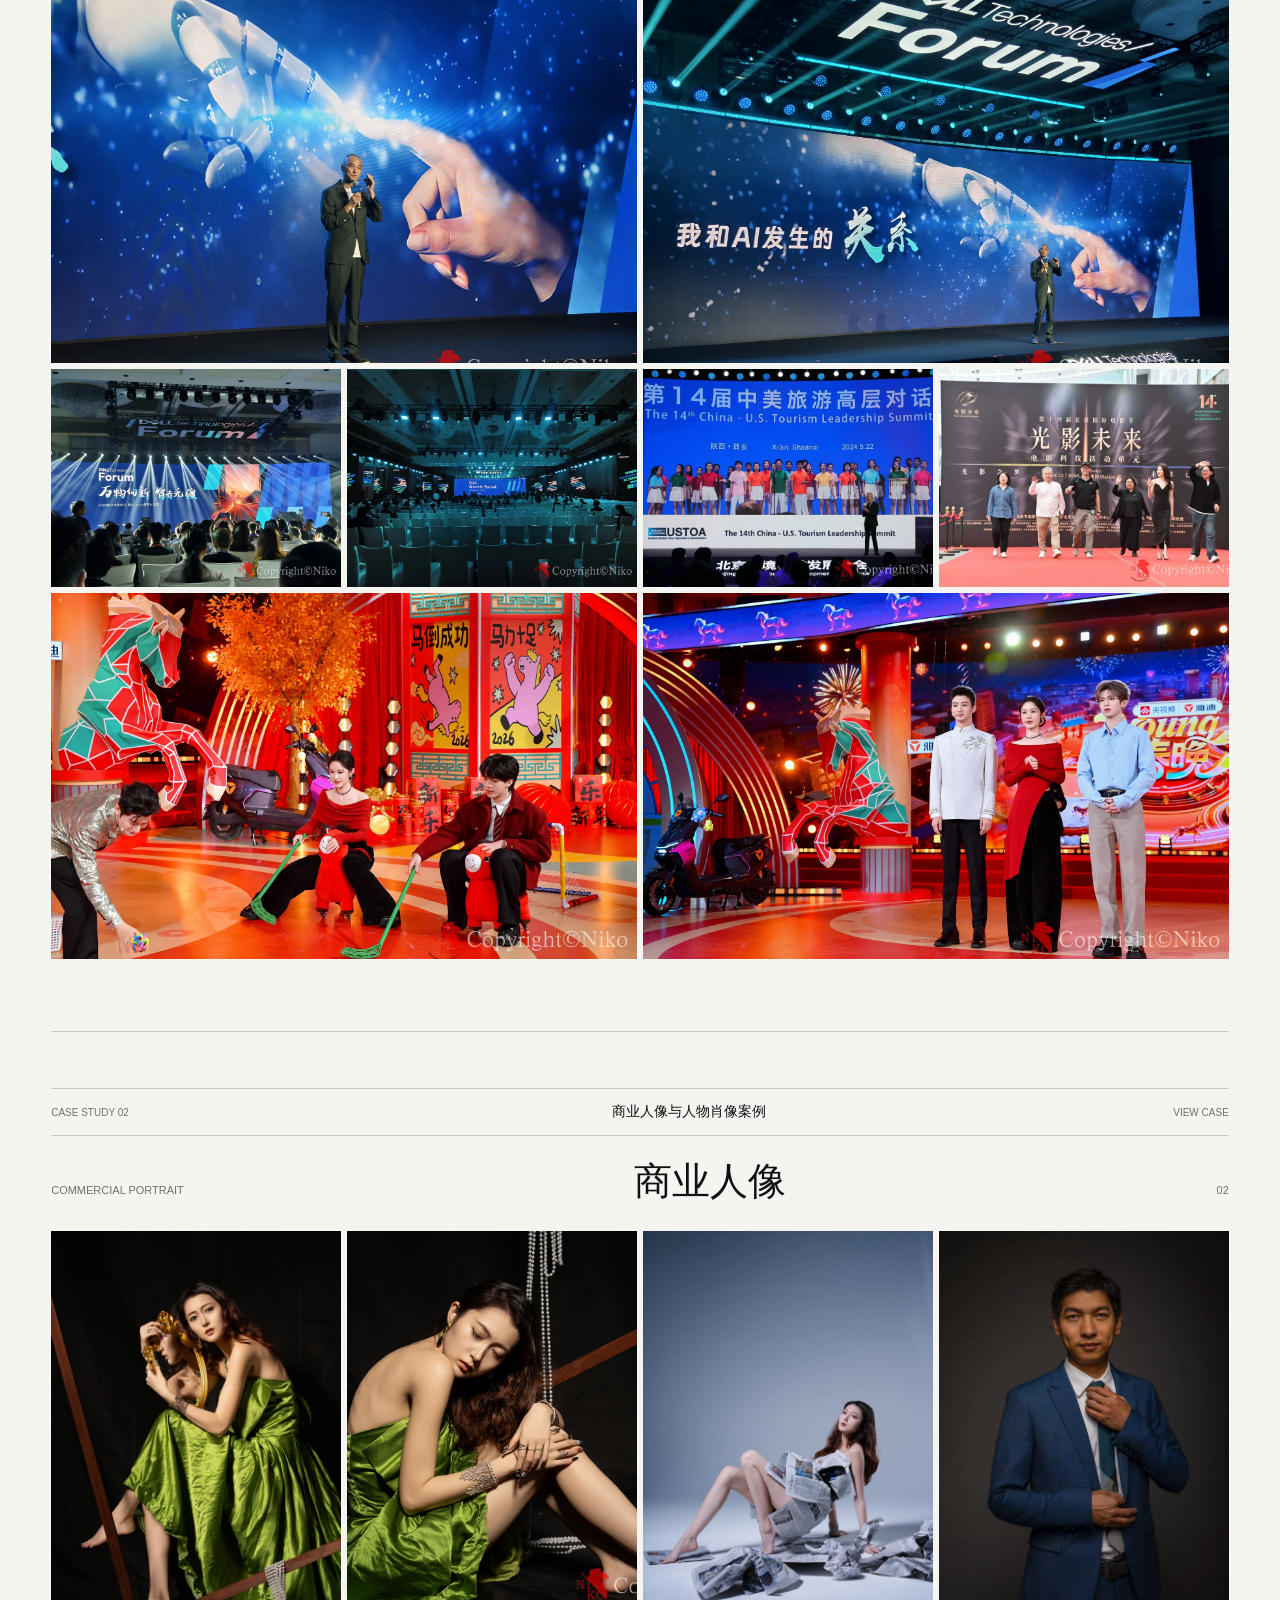
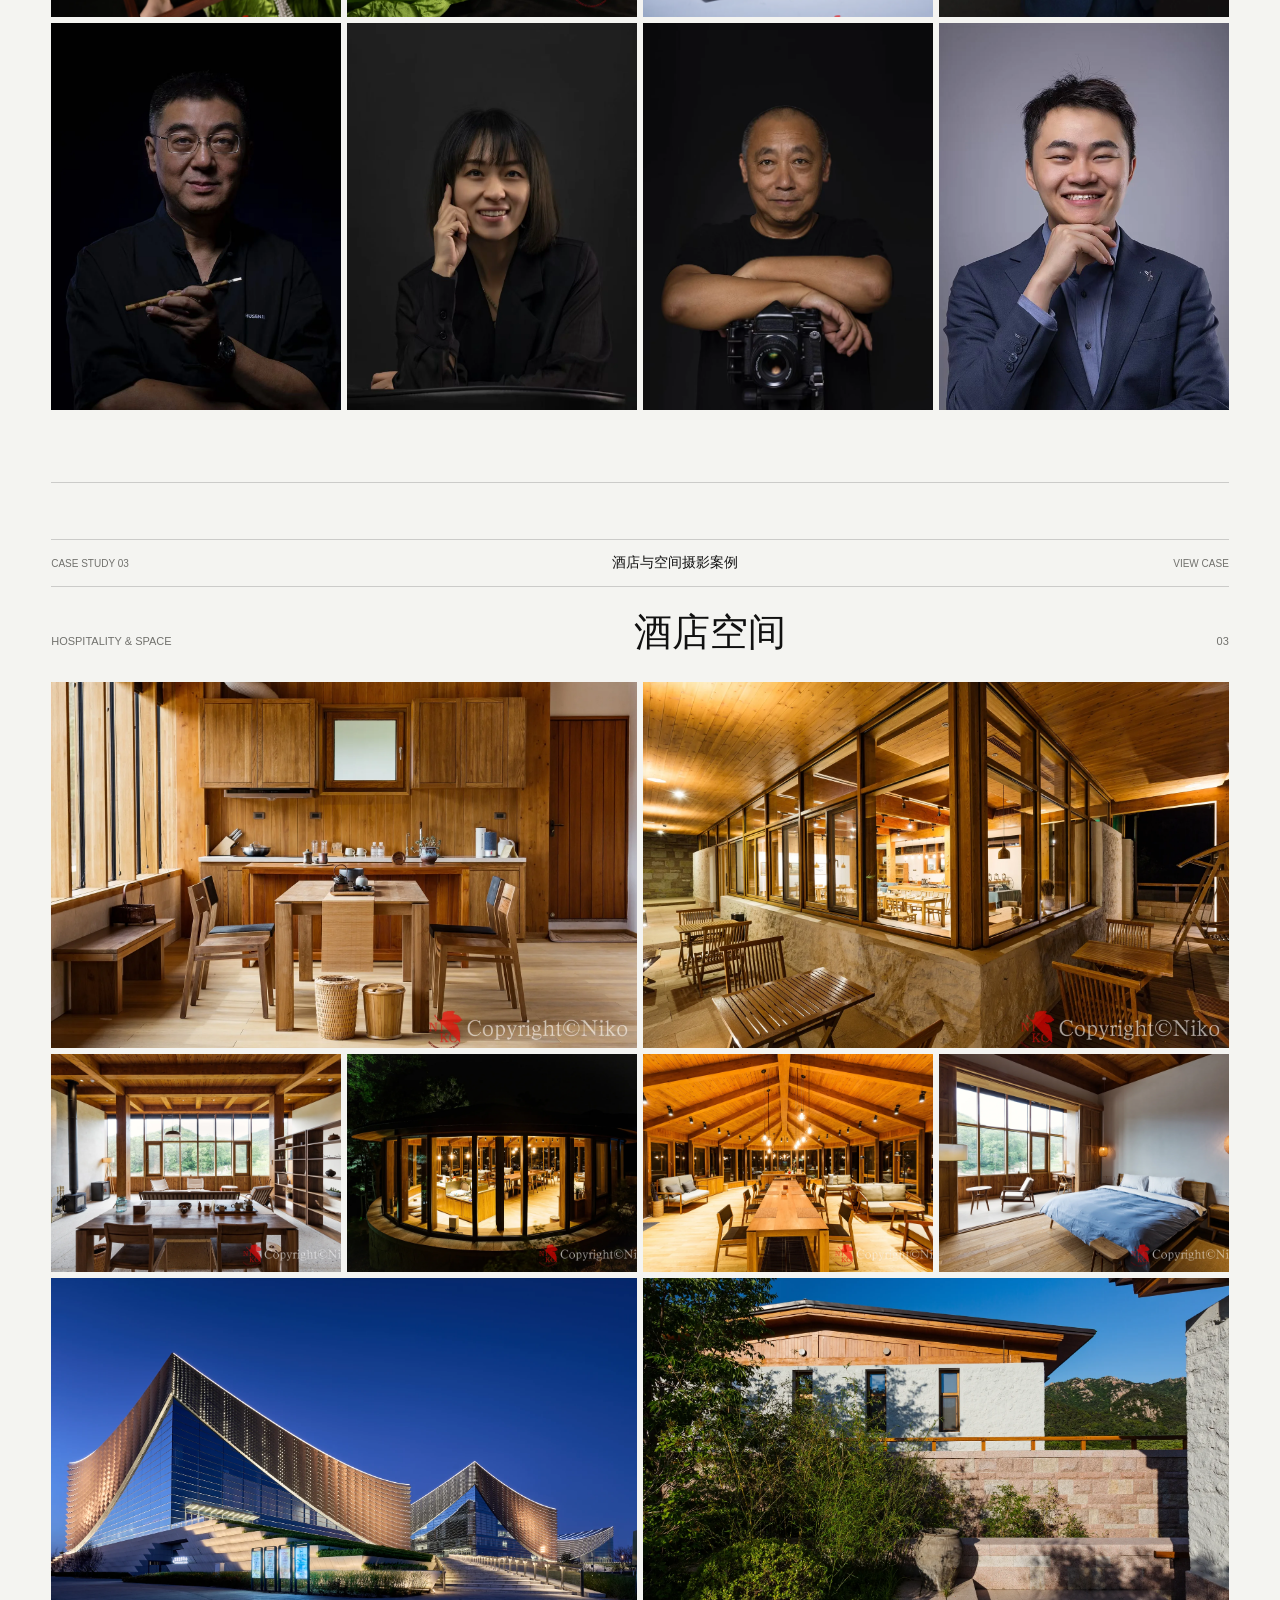
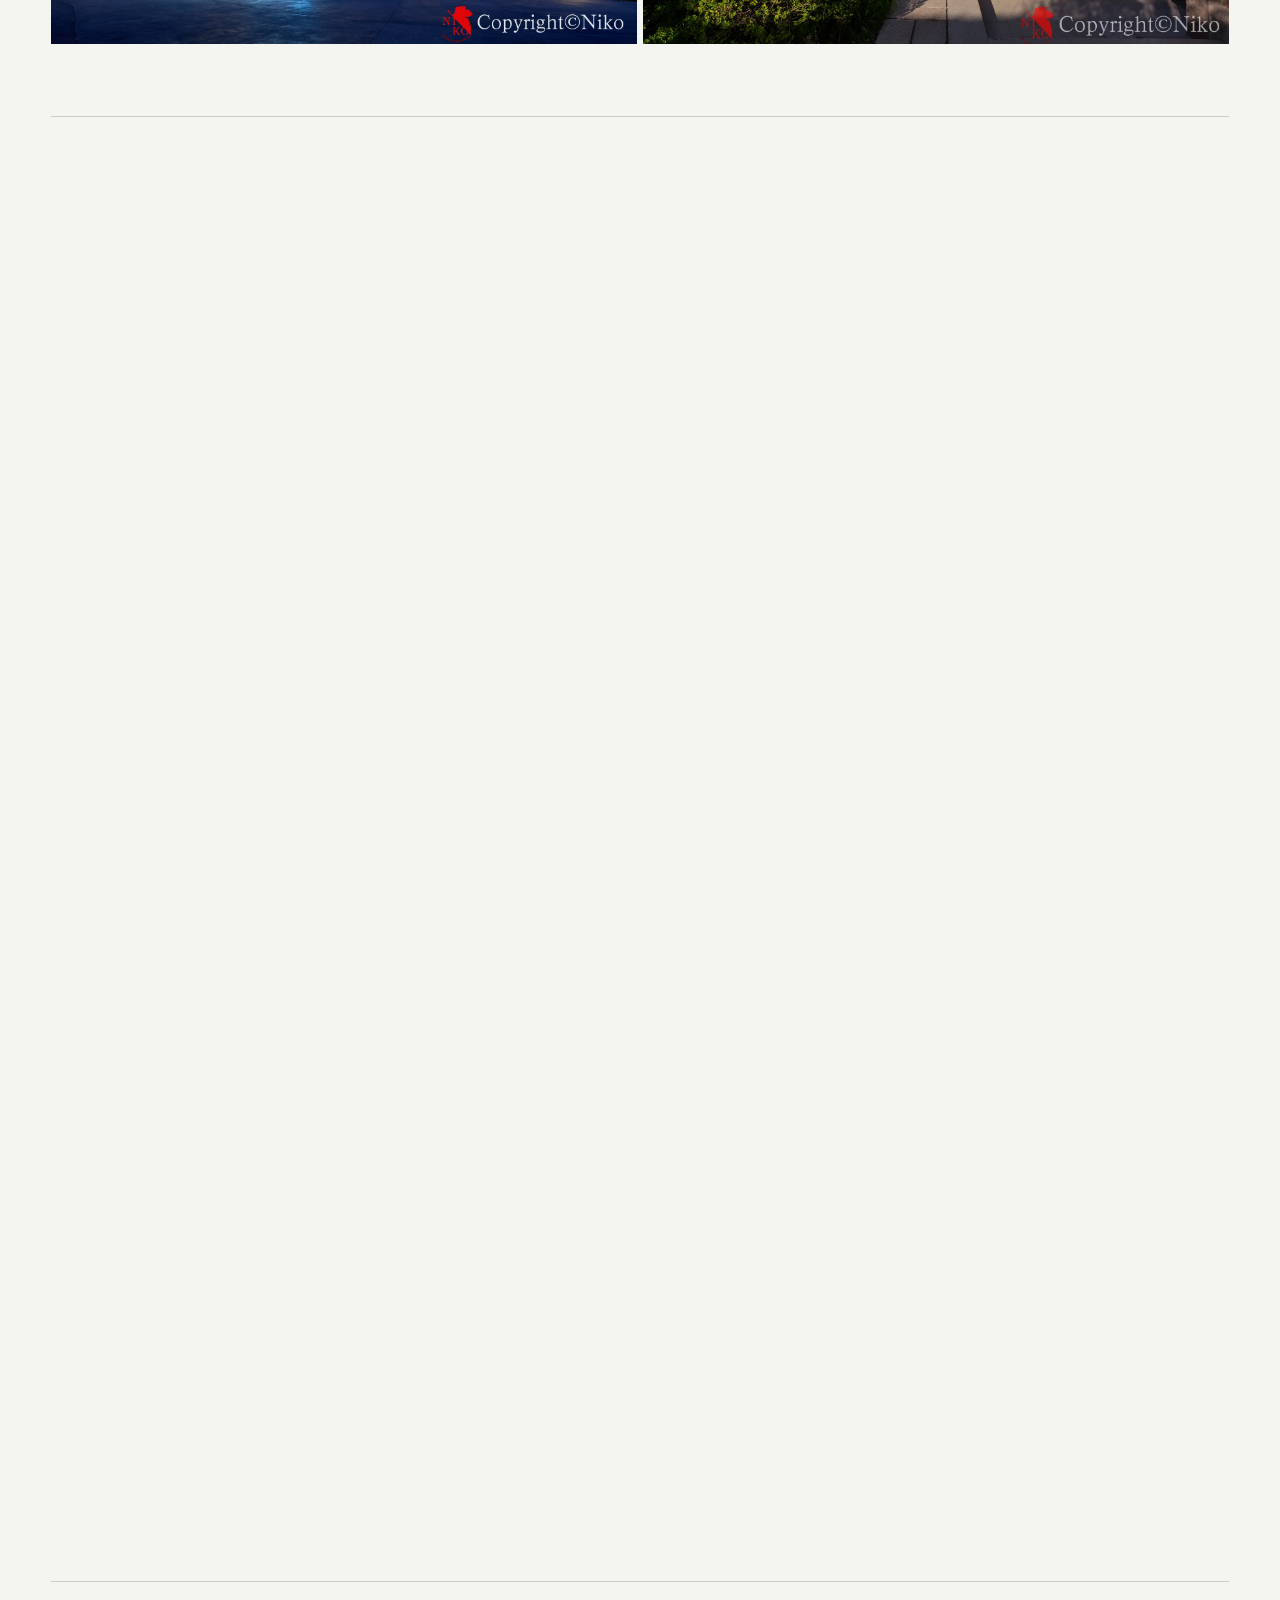
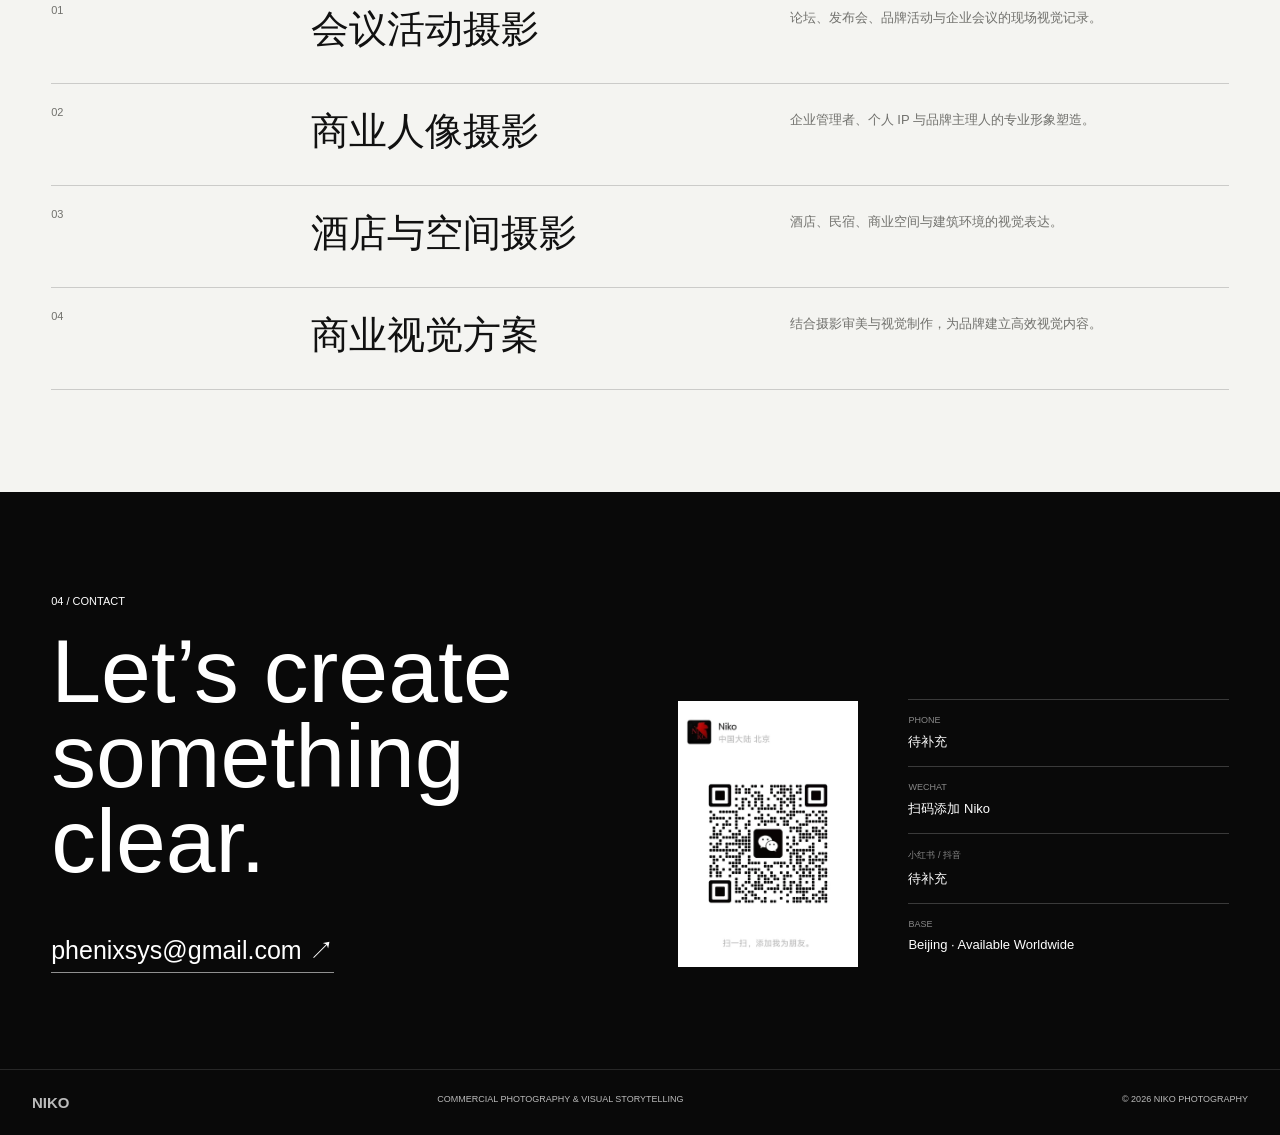
==== commit 89b9a1c0: "Remove broken case lightboxes" ====
--- a/index.html
+++ b/index.html
@@ -13,7 +13,7 @@
     <a class="wordmark" href="#top">NIKO</a>
     <nav aria-label="主导航">
       <a href="#about">About</a>
-      <a href="case-meeting-event.html">Cases</a>
+      <a href="case-meeting-event.html">Meeting</a>
       <a href="case-hospitality-space.html">Spaces</a>
       <a href="case-commercial-portrait.html">Portraits</a>
       <a class="nav-secondary" href="#portfolio">Portfolio</a>
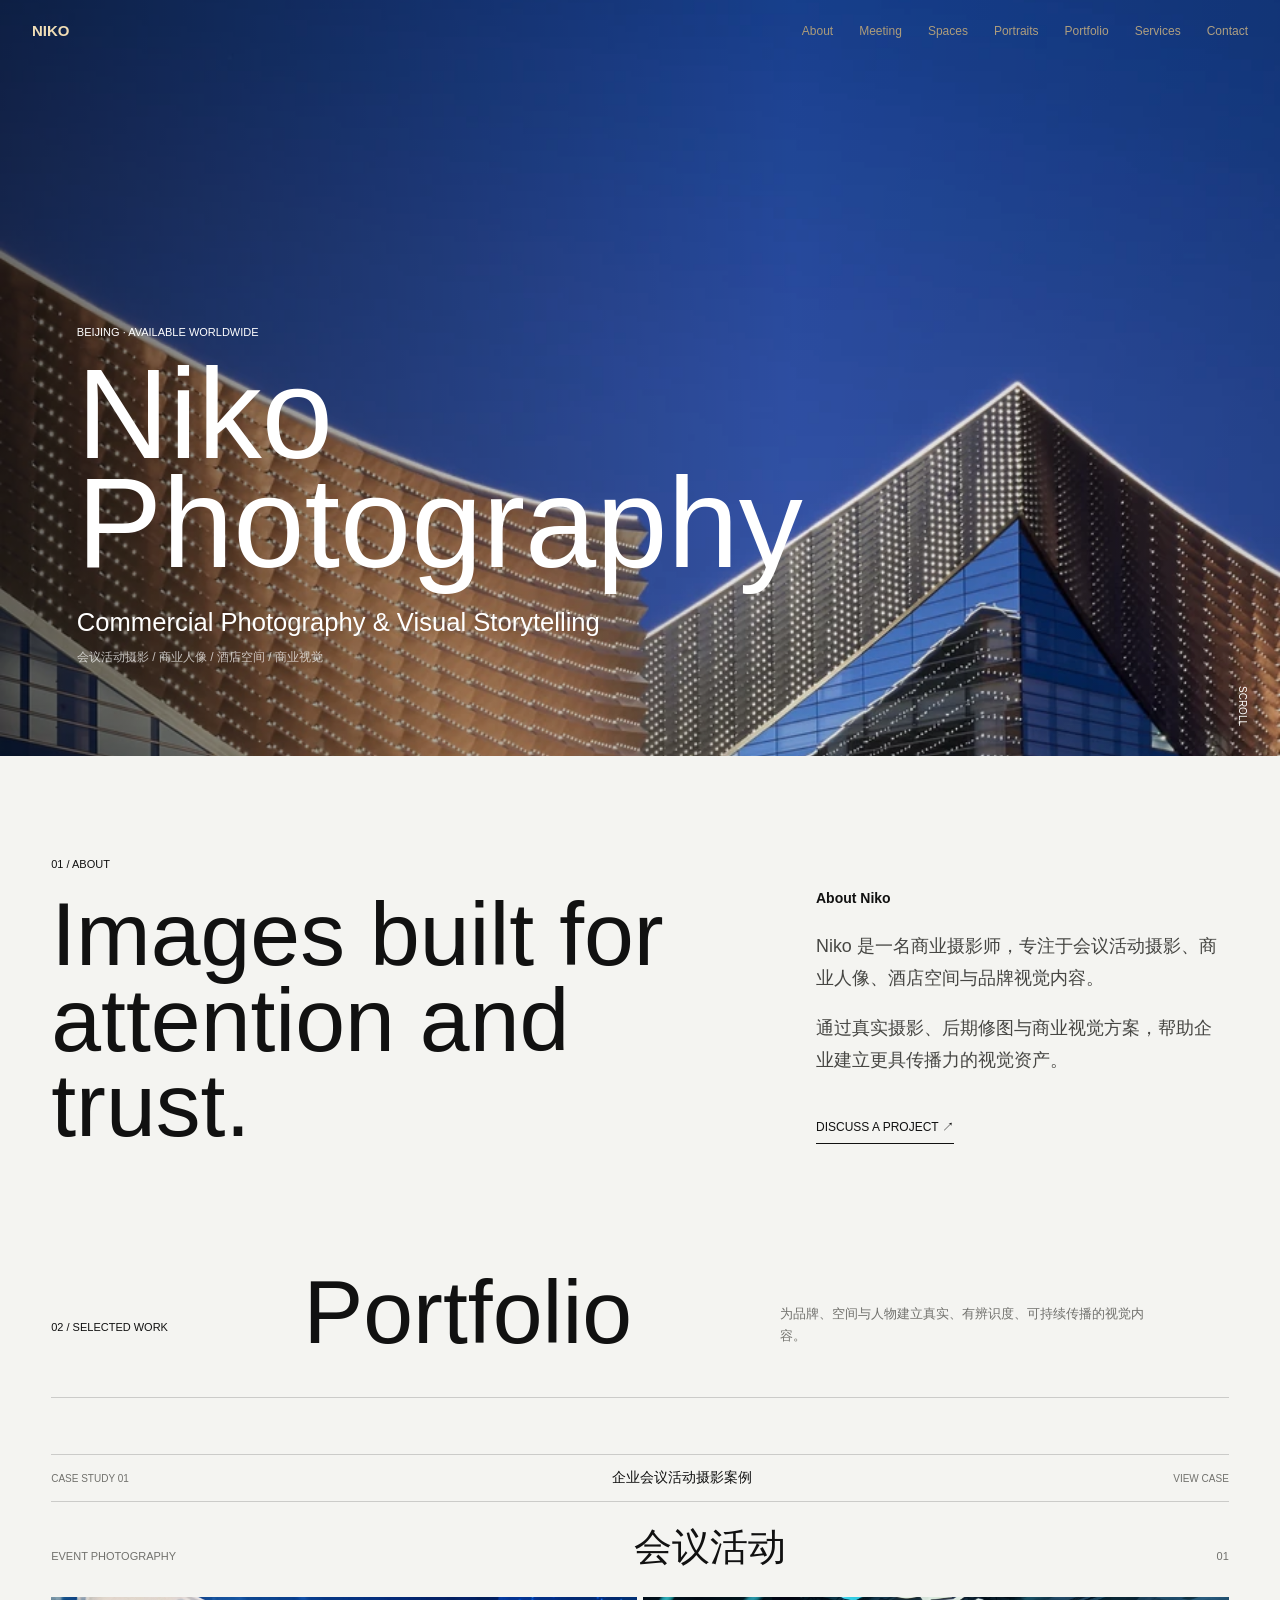
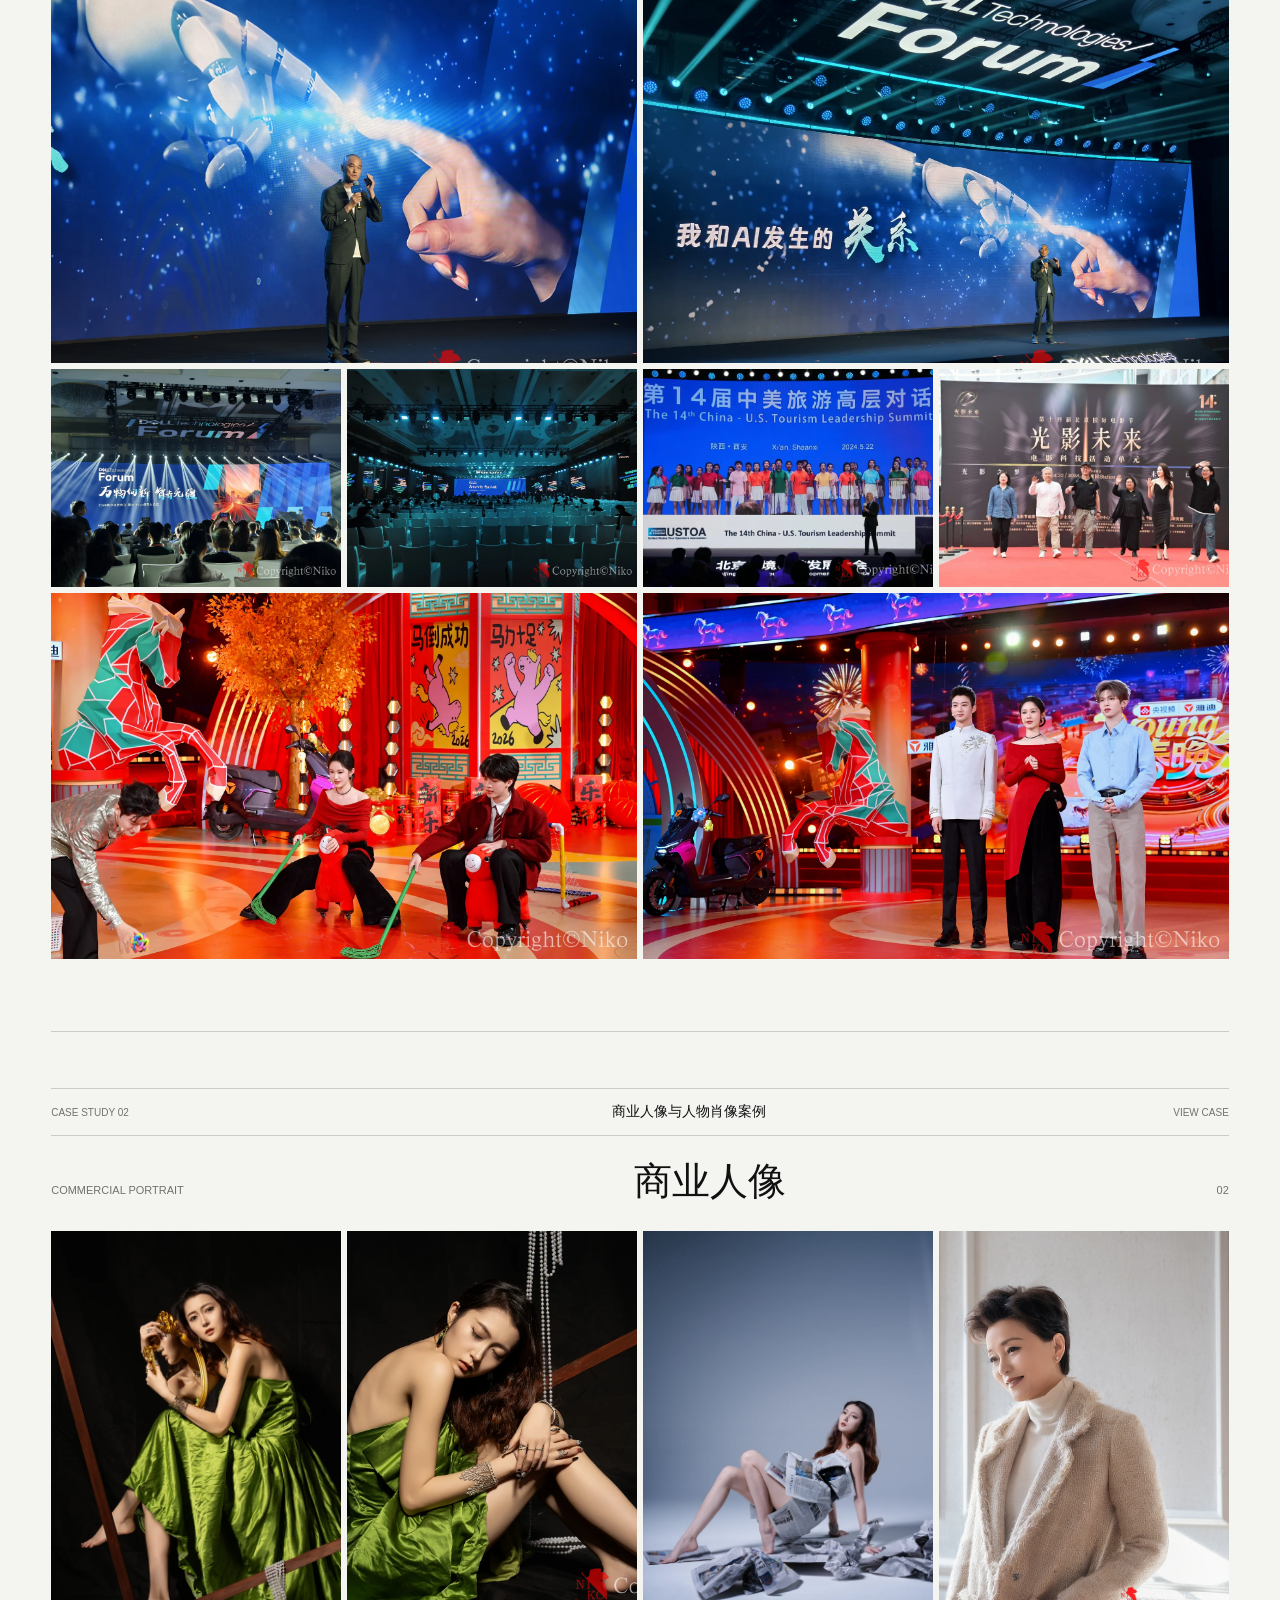
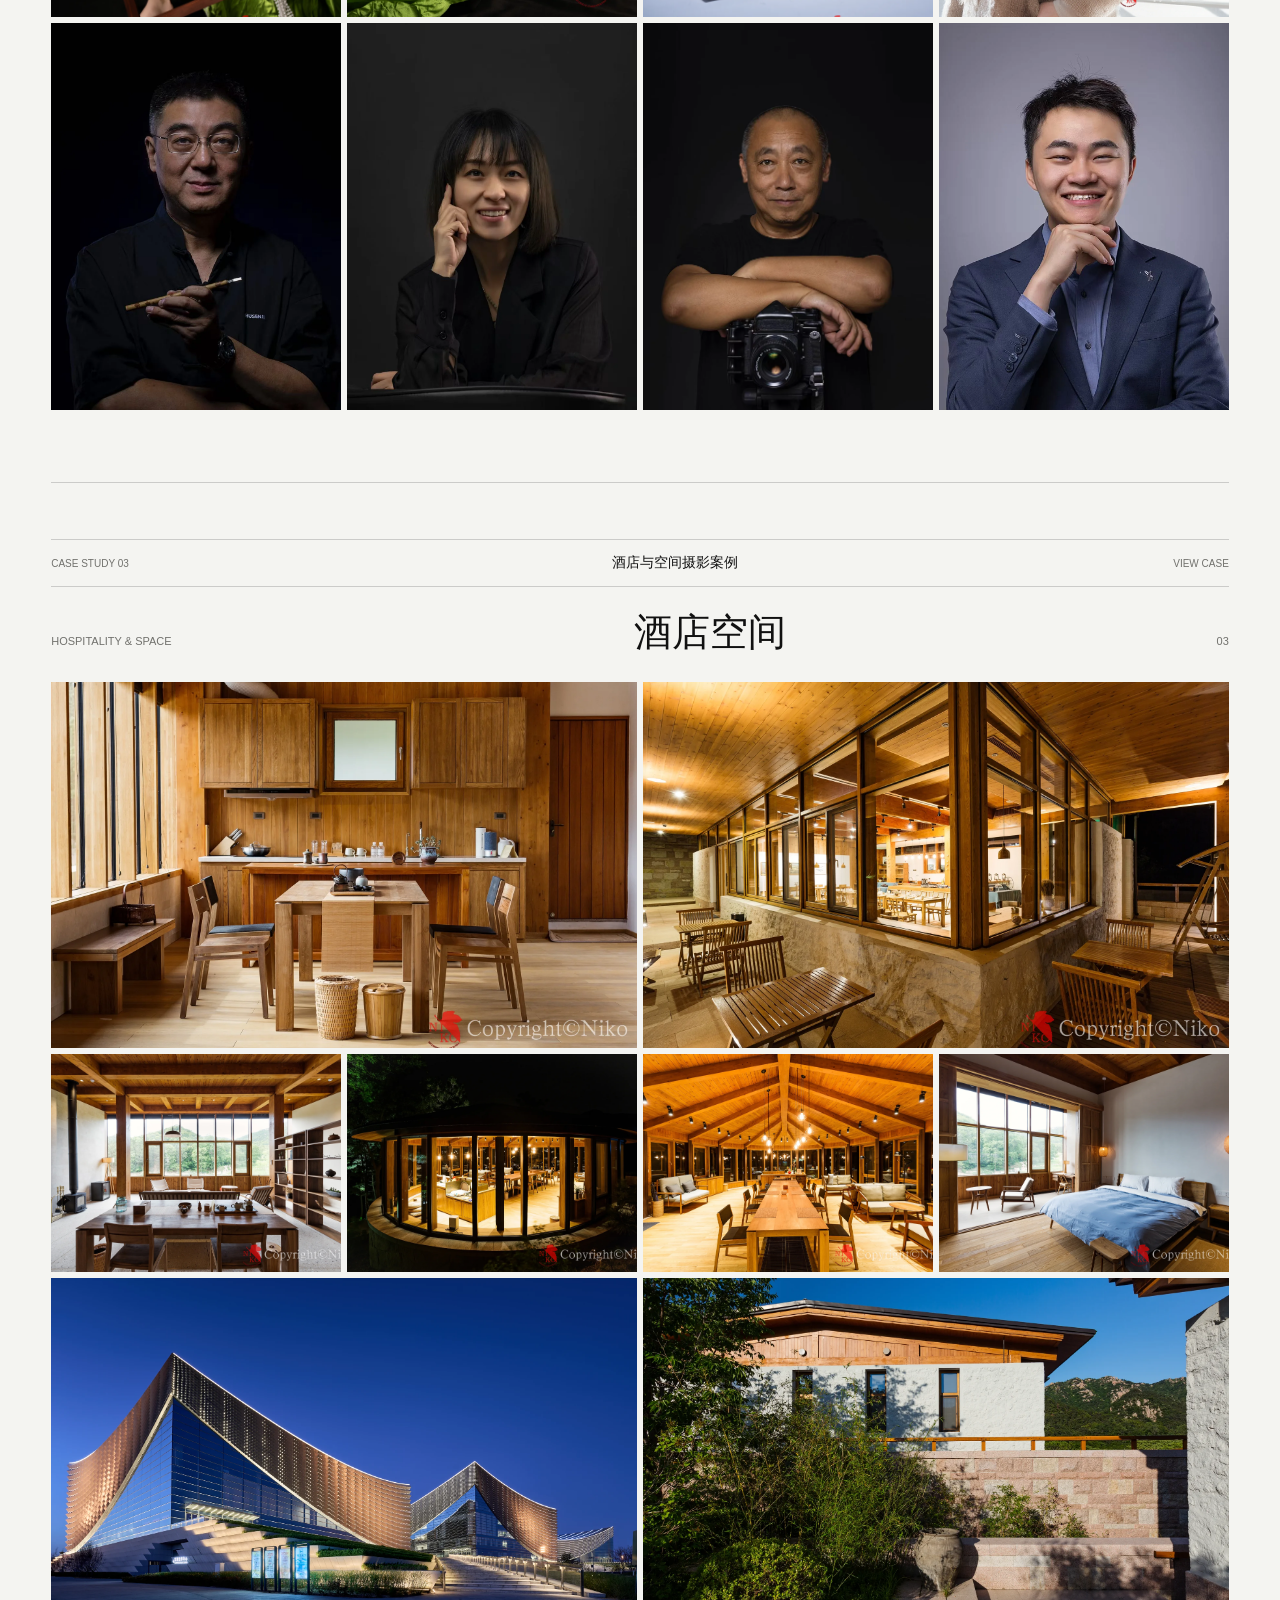
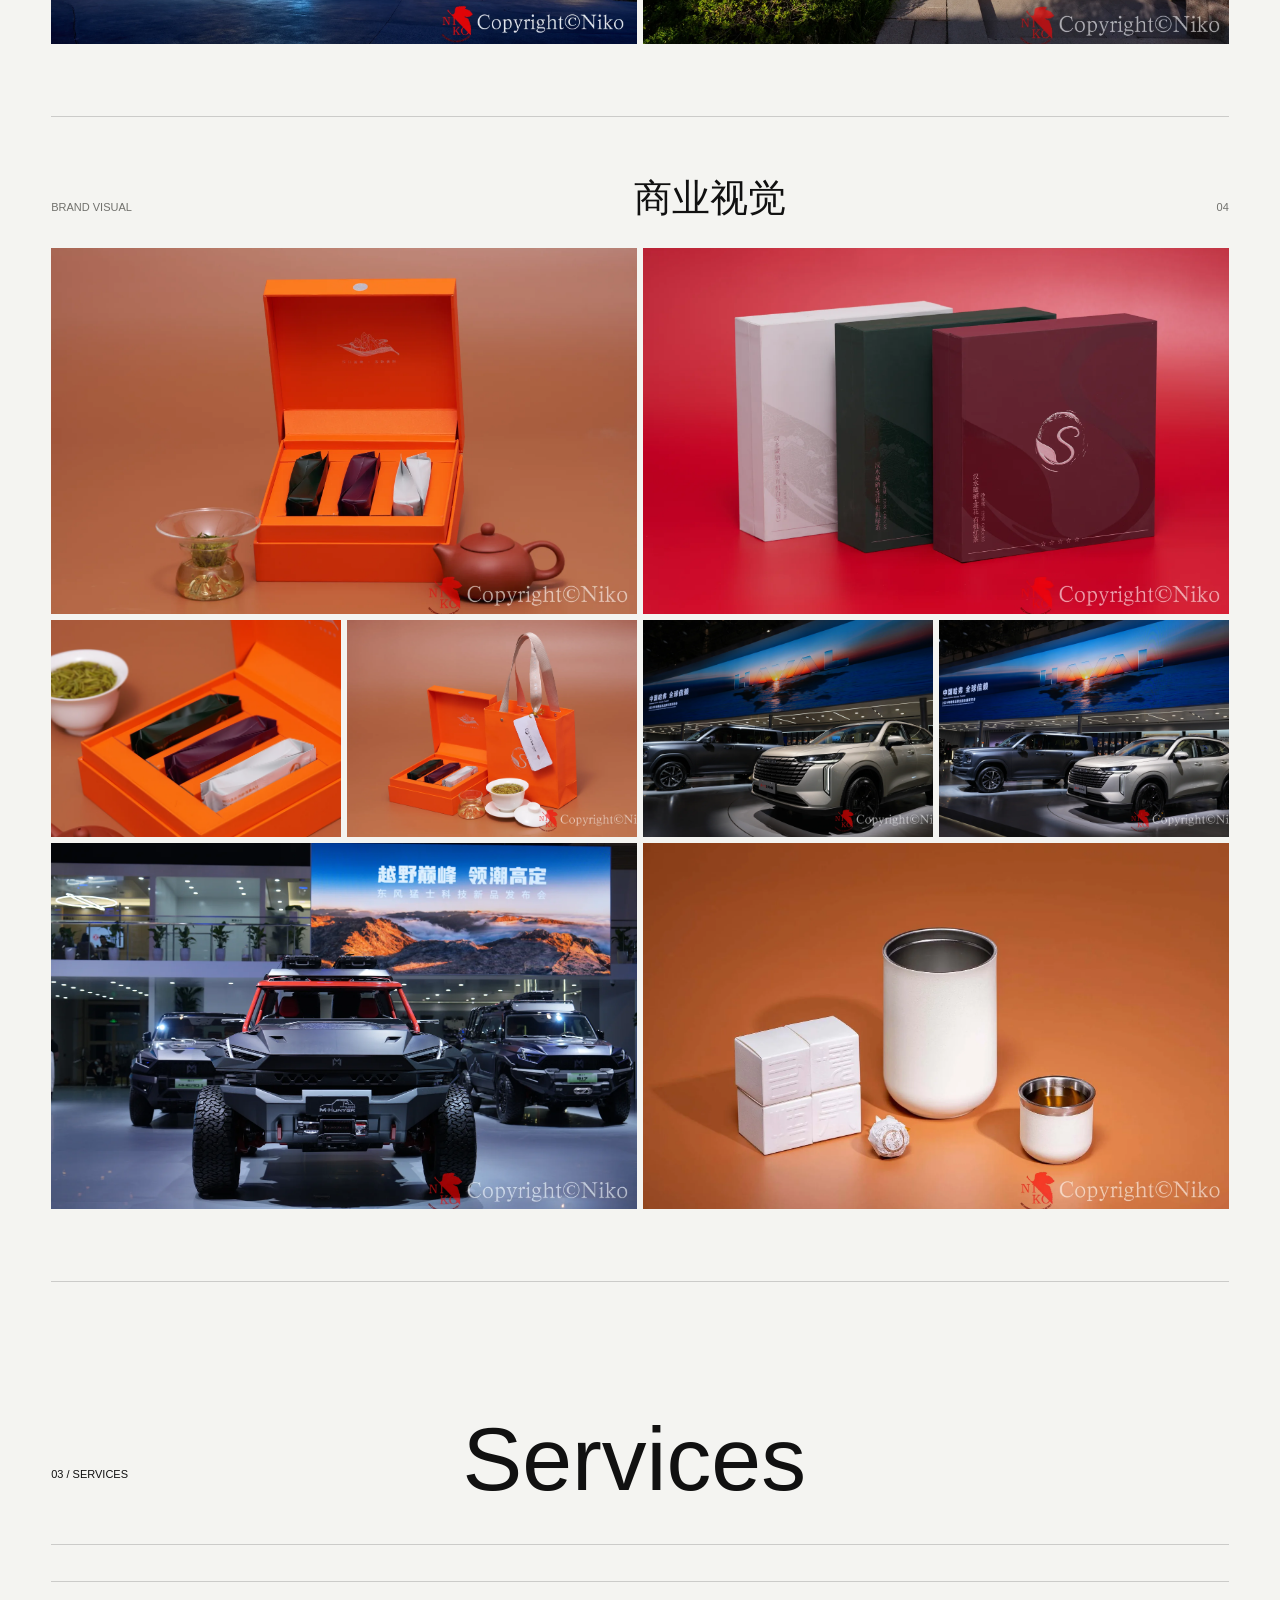
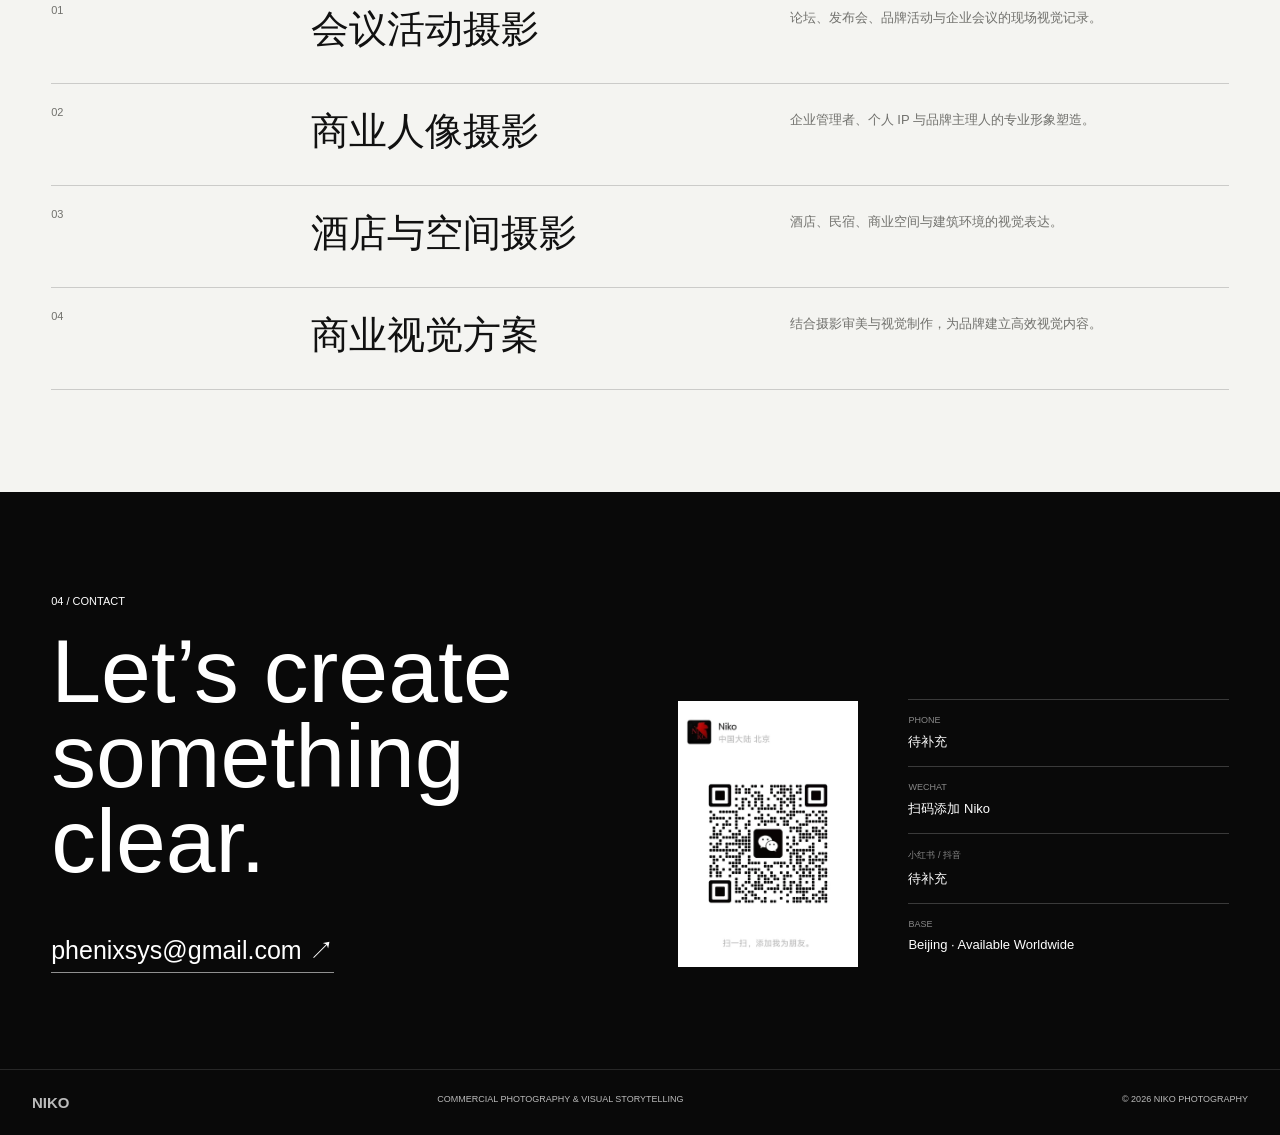
==== commit 1de9c3d6: "Update homepage portrait selection" ====
--- a/index.html
+++ b/index.html
@@ -92,7 +92,7 @@
           <button class="work work-tall"><img src="images/web/portrait-01.webp" alt="绿色礼服商业人像" loading="lazy"></button>
           <button class="work work-wide"><img src="images/web/portrait-02.webp" alt="时尚商业人像" loading="lazy"></button>
           <button class="work work-tall"><img src="images/web/portrait-03.webp" alt="灰色背景女性人像" loading="lazy"></button>
-          <button class="work work-tall portrait-focus"><img src="images/web/portrait-04.webp" alt="企业管理者商业肖像" loading="lazy"></button>
+          <button class="work work-tall portrait-focus"><img src="images/web/portrait-case/portrait-01.webp?v=2" alt="杨澜环境人物肖像" loading="lazy"></button>
           <button class="work work-tall portrait-focus"><img src="images/web/portrait-05.webp" alt="企业家商业肖像" loading="lazy"></button>
           <button class="work work-tall portrait-focus"><img src="images/web/portrait-06.webp" alt="女性品牌主理人肖像" loading="lazy"></button>
           <button class="work work-tall portrait-focus"><img src="images/web/portrait-07.webp" alt="摄影师商业肖像" loading="lazy"></button>
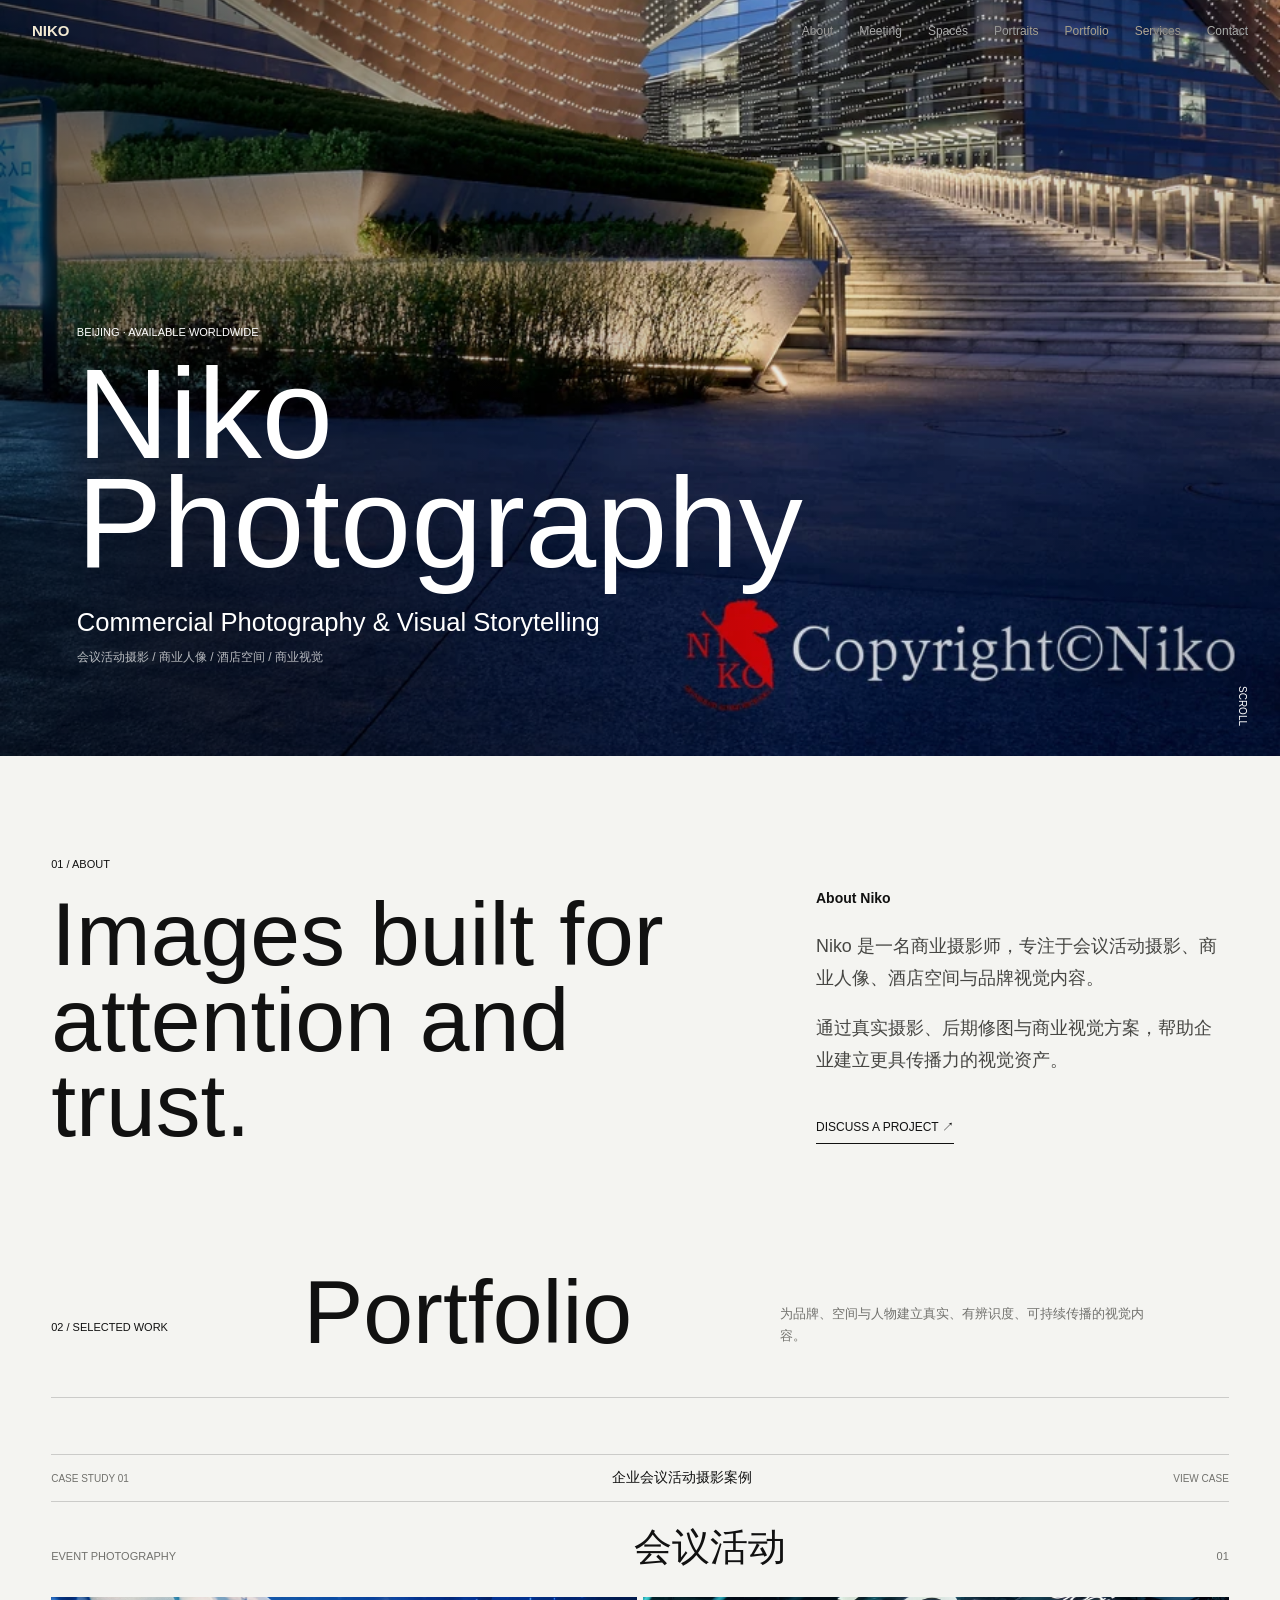
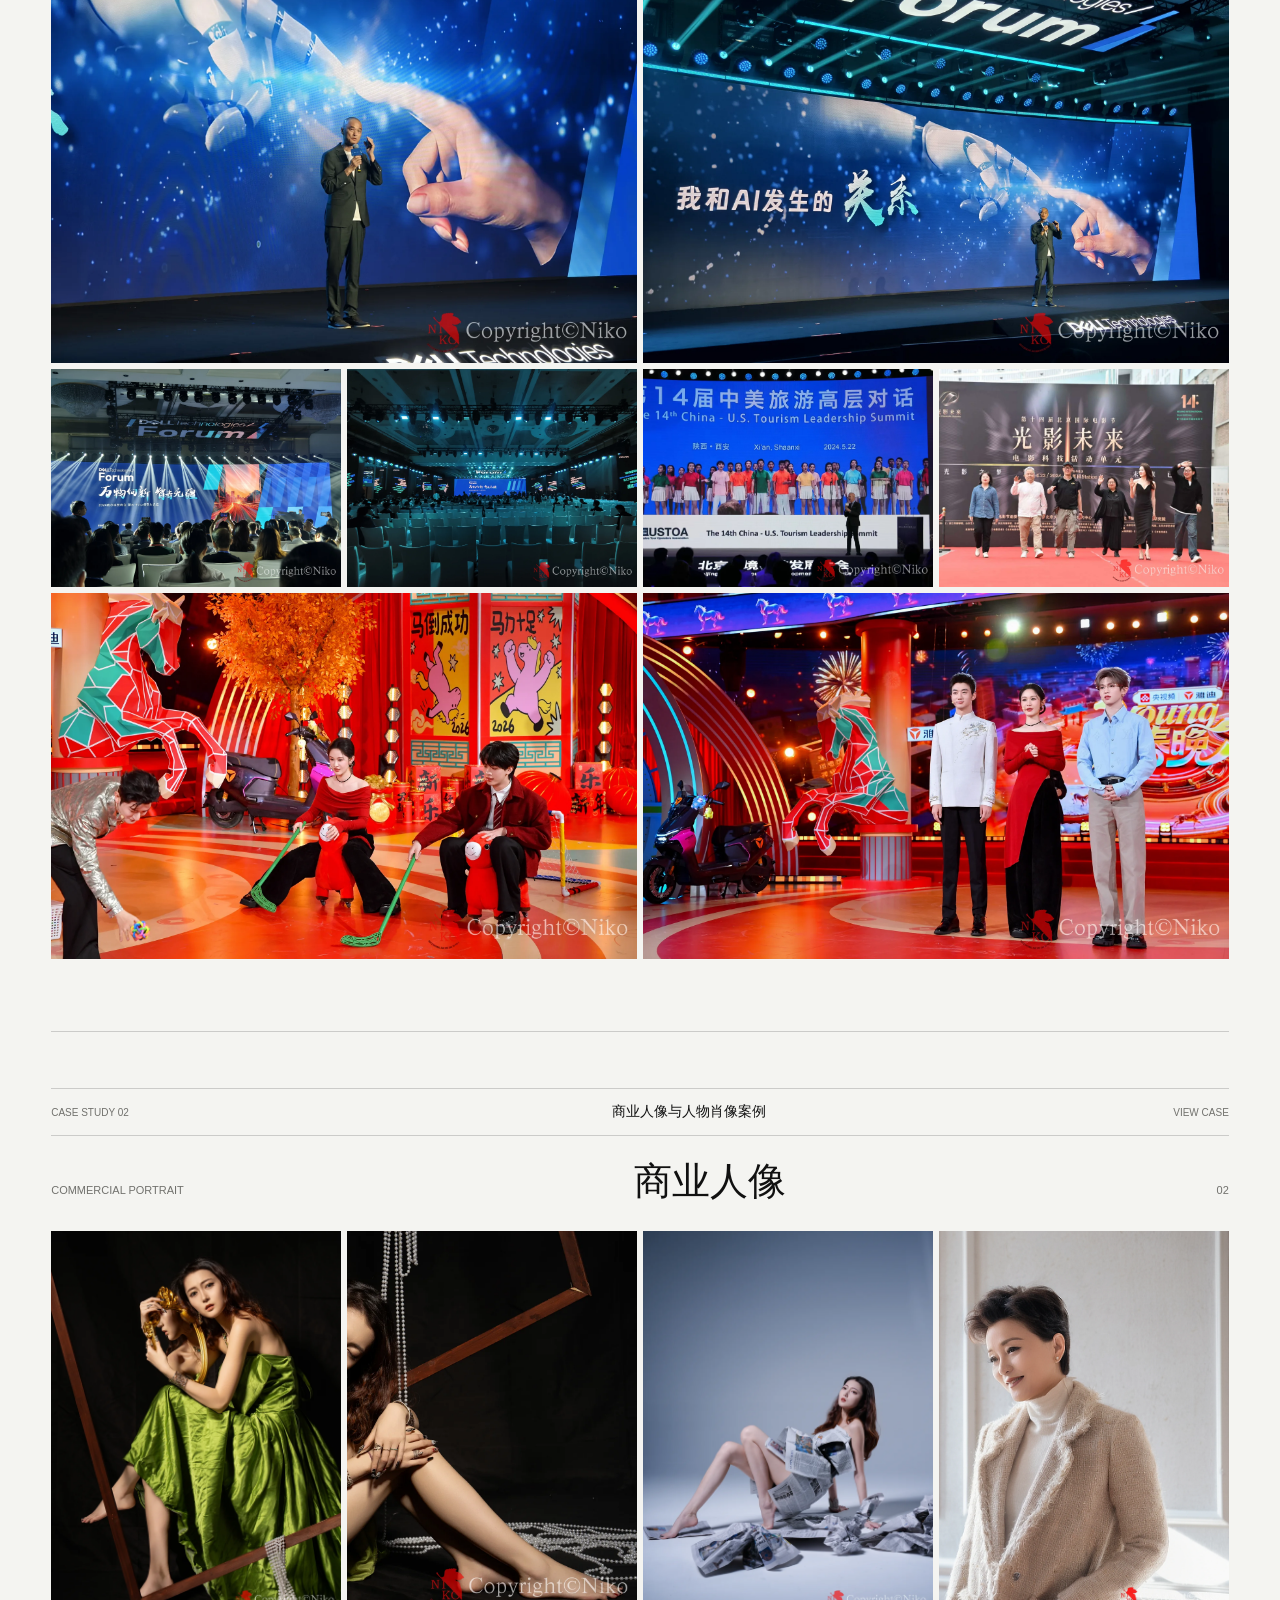
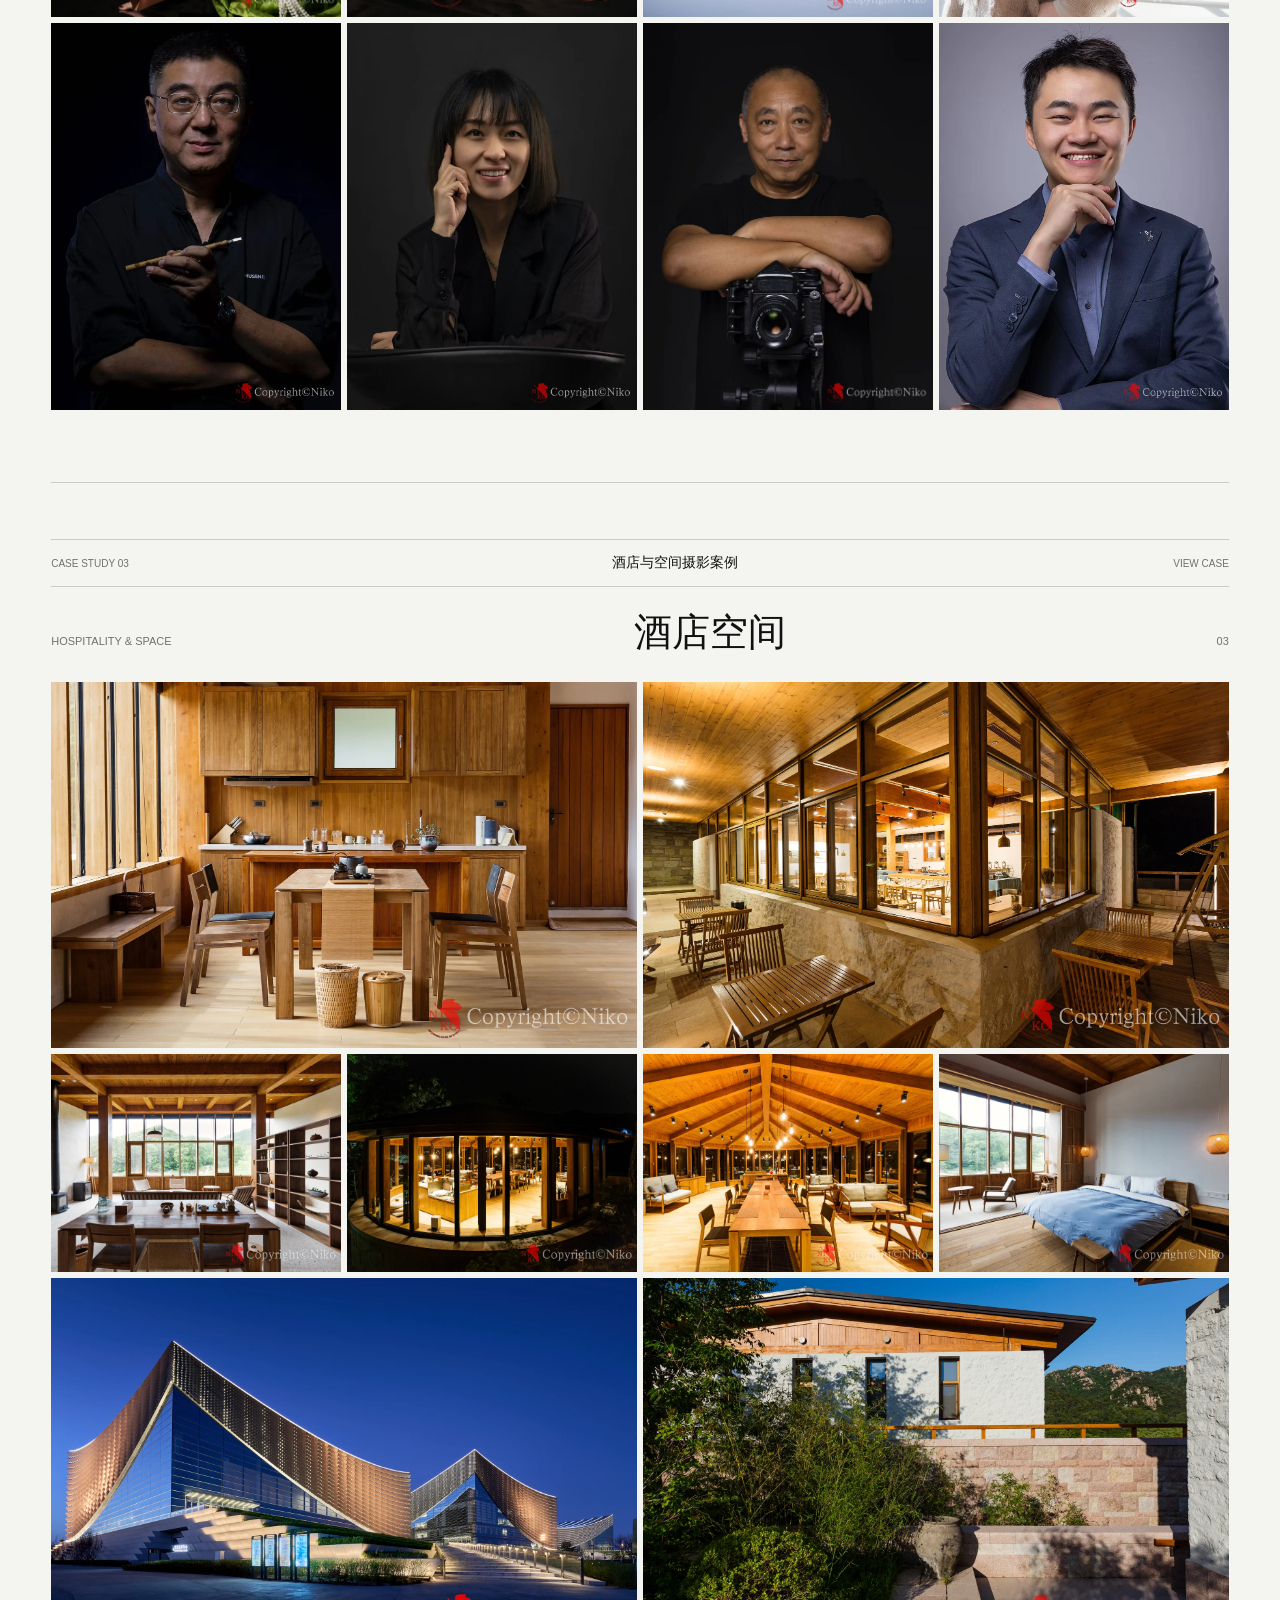
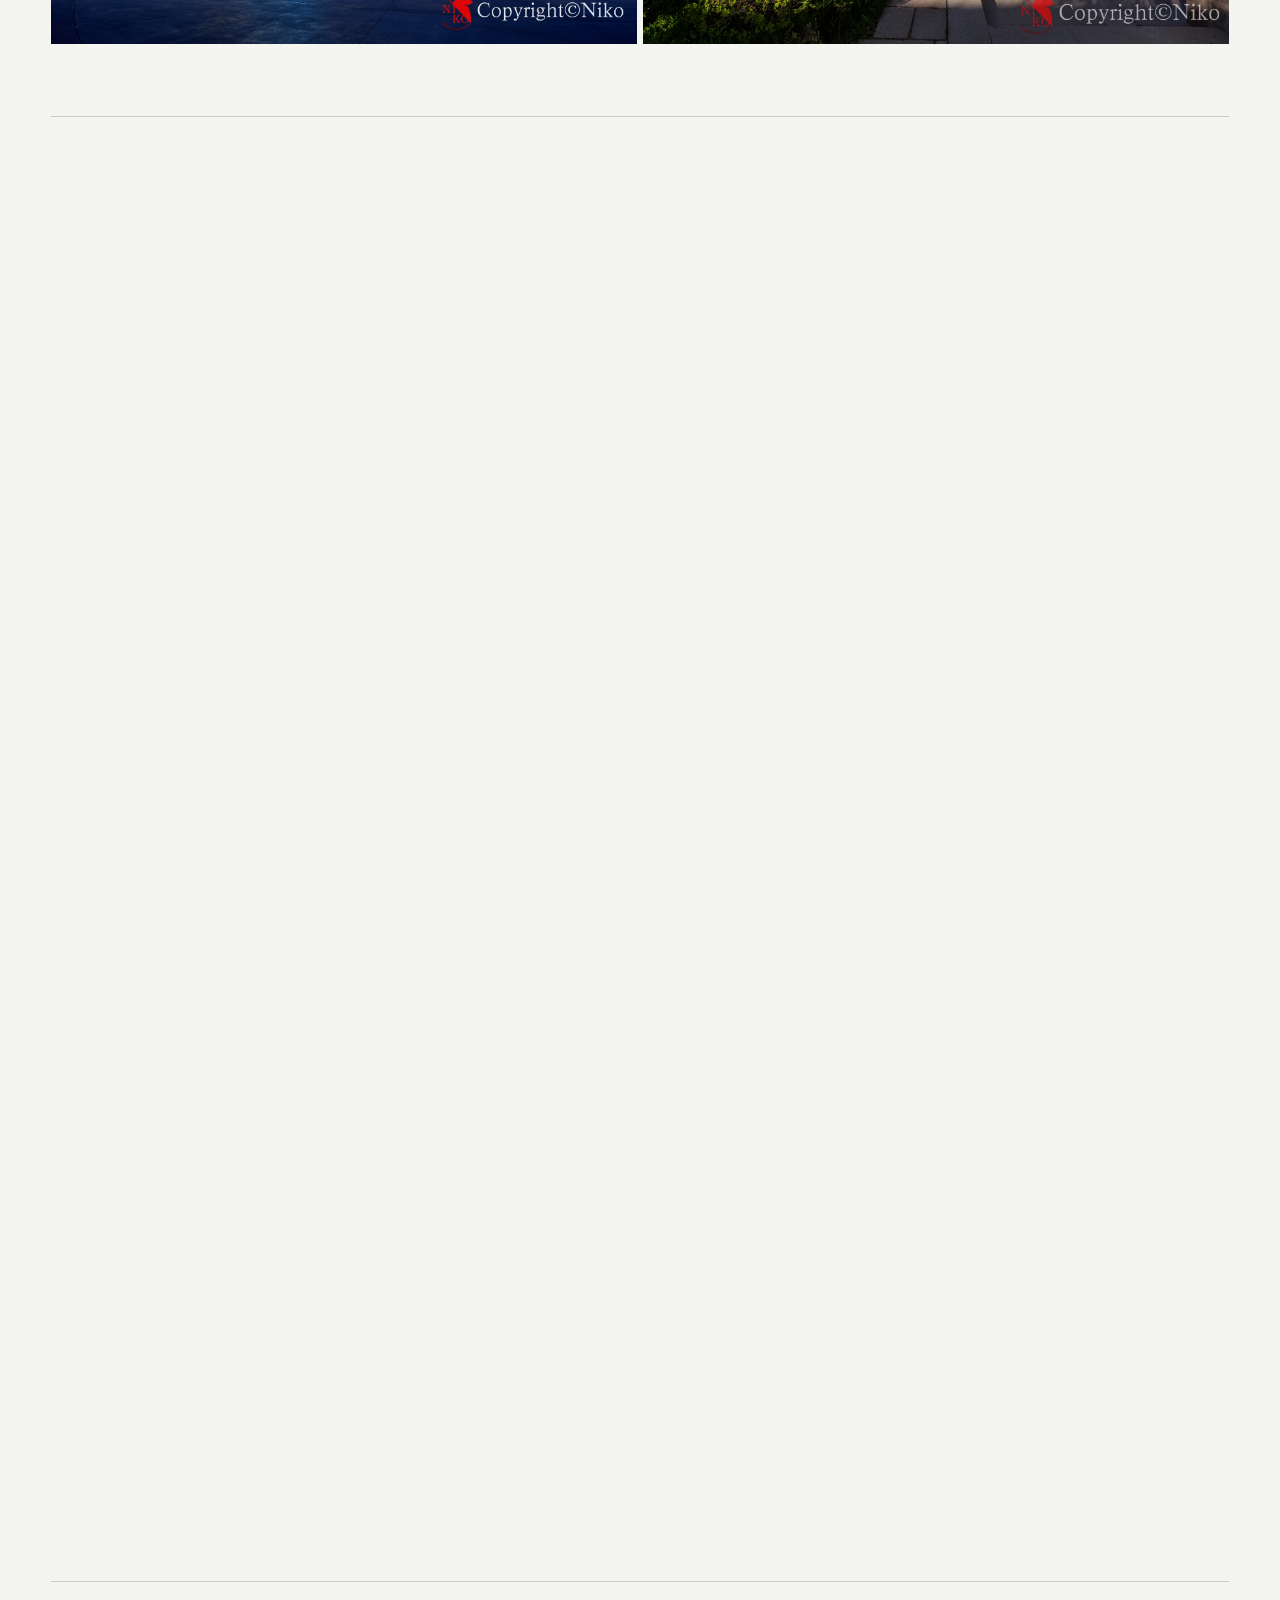
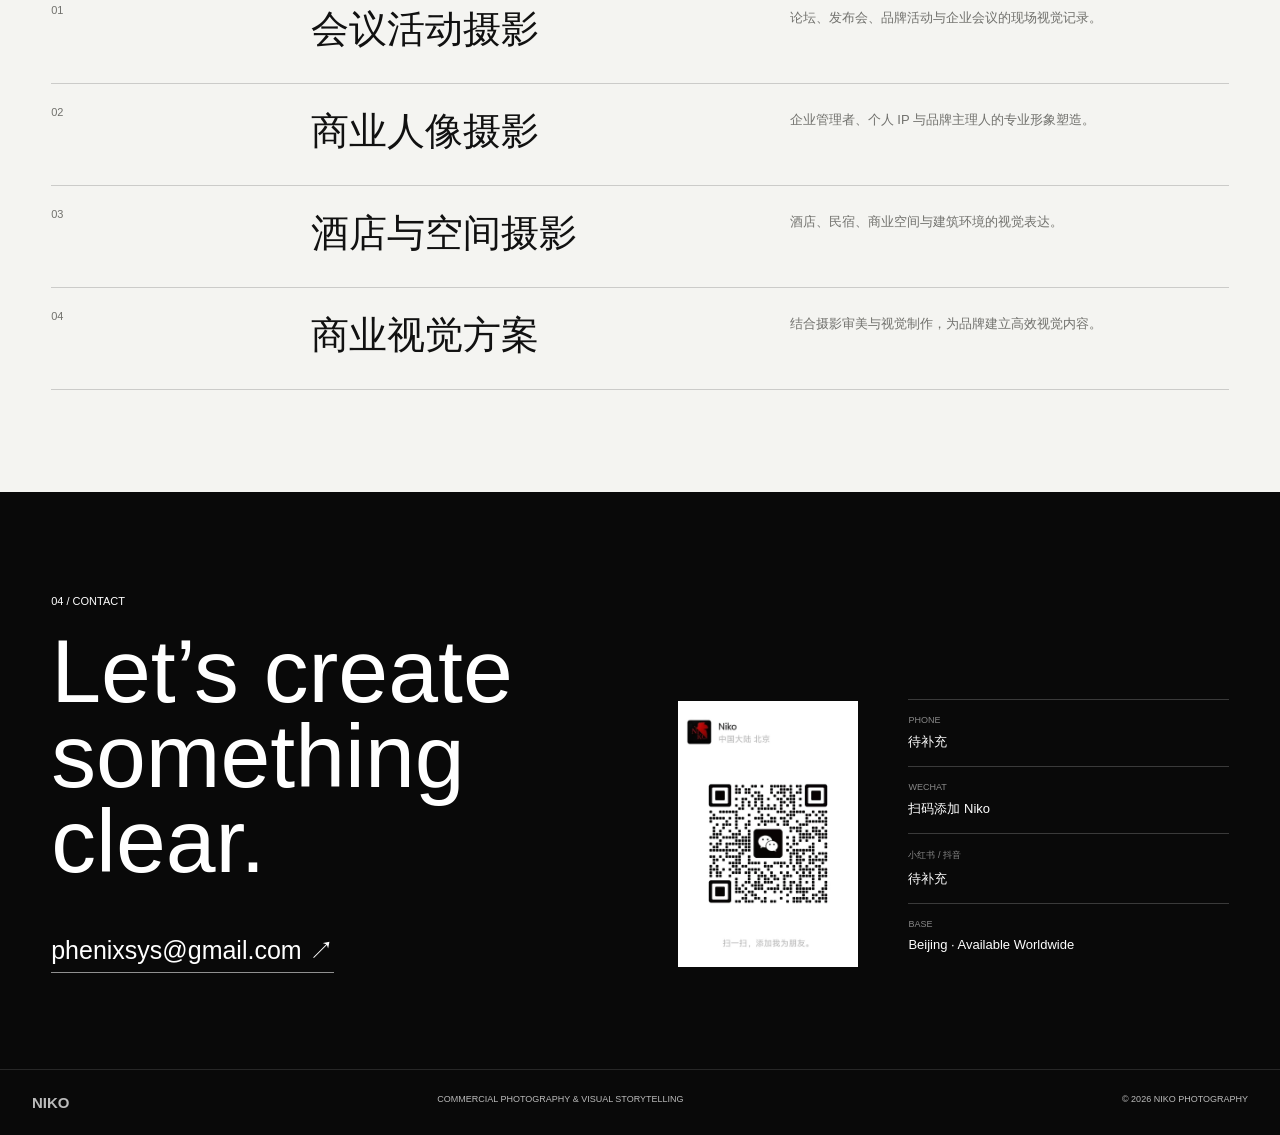
==== commit 96be9ef6: "Keep watermarks visible across layouts" ====
--- a/index.html
+++ b/index.html
@@ -5,7 +5,7 @@
   <meta name="viewport" content="width=device-width, initial-scale=1">
   <meta name="description" content="Niko Photography 商业摄影作品集：会议活动、商业人像、酒店空间与商业视觉。">
   <title>Niko Photography</title>
-  <link rel="stylesheet" href="style.css?v=7">
+  <link rel="stylesheet" href="style.css?v=8">
   <script src="script.js" defer></script>
 </head>
 <body>
--- a/style.css
+++ b/style.css
@@ -70,7 +70,7 @@
   width: 100%;
   height: 100%;
   object-fit: cover;
-  object-position: center;
+  object-position: right bottom;
 }
 .hero-shade {
   position: absolute;
@@ -180,9 +180,9 @@
 .work img {
   height: 100%;
   object-fit: cover;
+  object-position: right bottom;
   transition: transform .7s cubic-bezier(.22,.61,.36,1), filter .3s ease;
 }
-.portrait-focus img { object-position: center 18%; }
 .work:hover img { transform: scale(1.025); filter: brightness(.88); }
 
 .services { padding-top: 32px; }
@@ -270,7 +270,7 @@
   color: #fff;
 }
 .case-hero > picture { position: absolute; inset: 0; }
-.case-hero > picture img { width: 100%; height: 100%; object-fit: cover; }
+.case-hero > picture img { width: 100%; height: 100%; object-fit: cover; object-position: right bottom; }
 .portrait-case-hero .hero-shade { background: linear-gradient(90deg, rgba(0,0,0,.72), rgba(0,0,0,.16) 58%, rgba(0,0,0,.08)); }
 .case-hero-content {
   position: absolute;
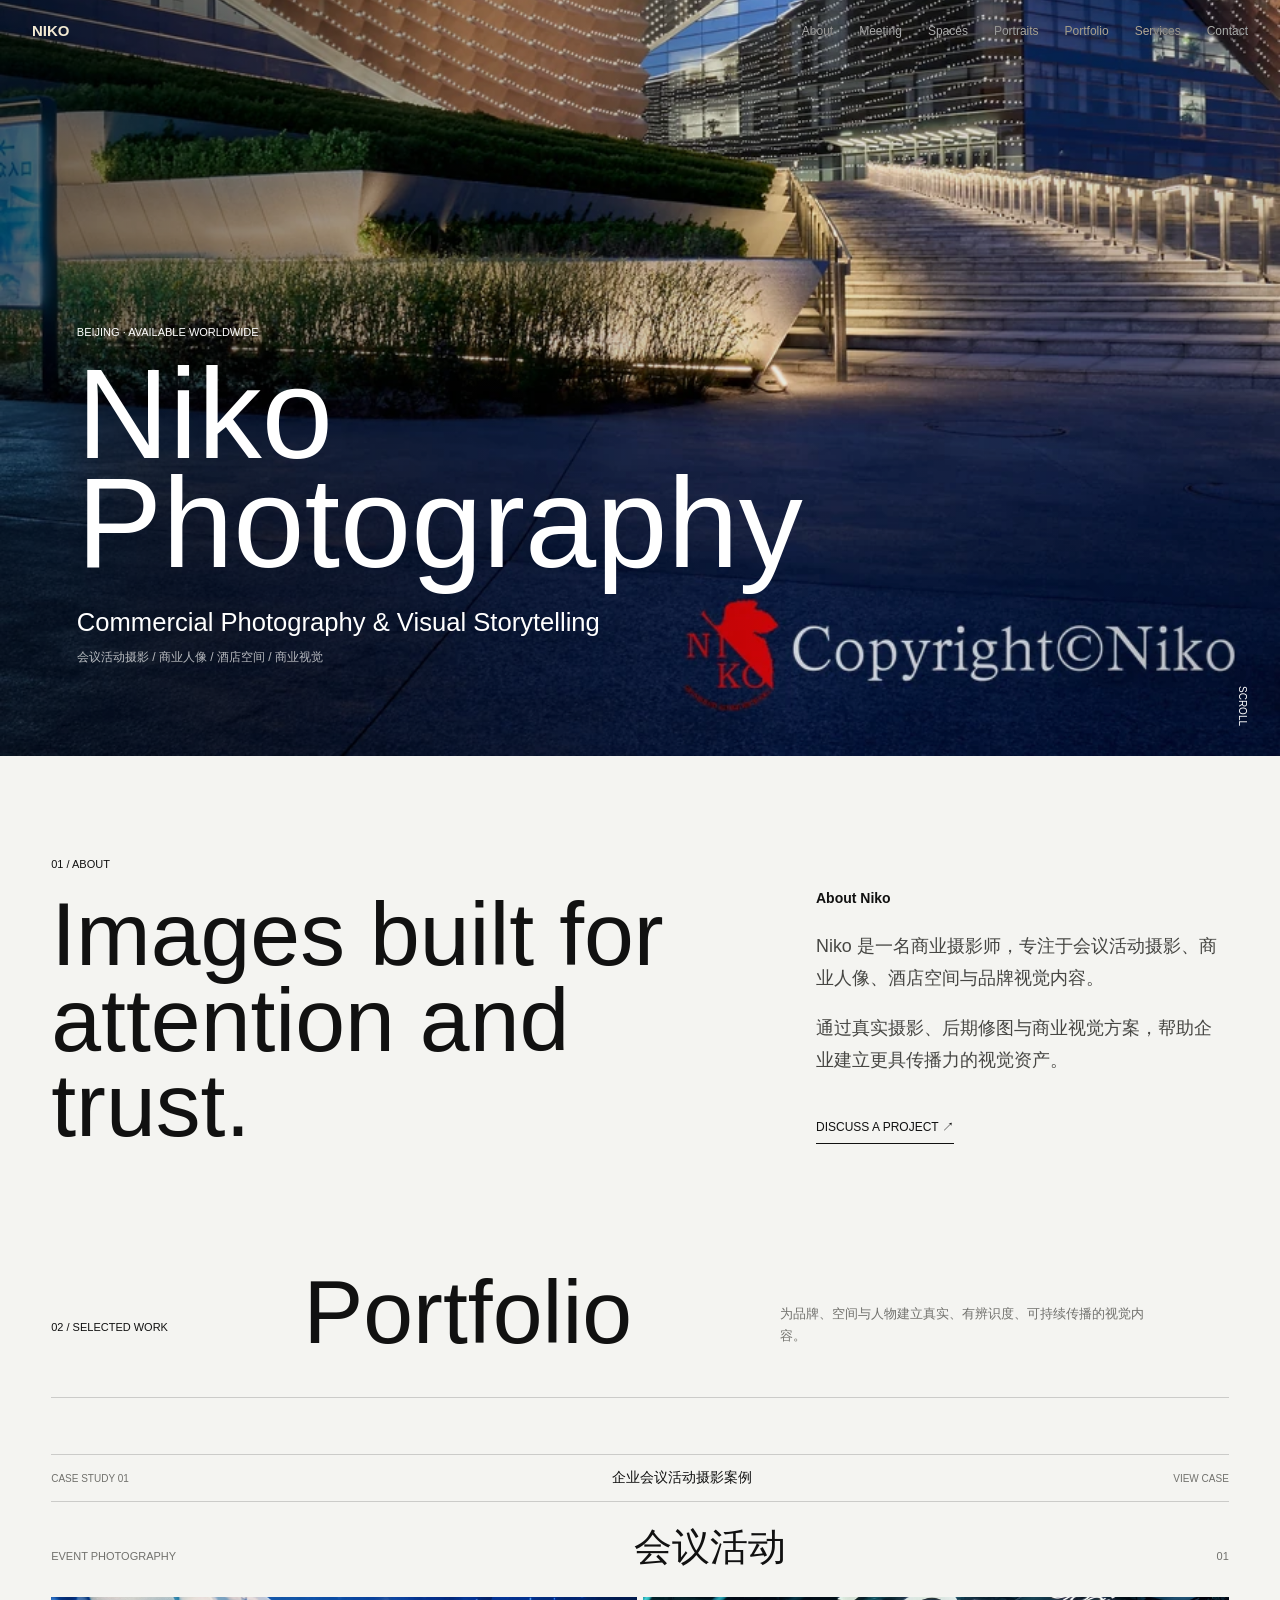
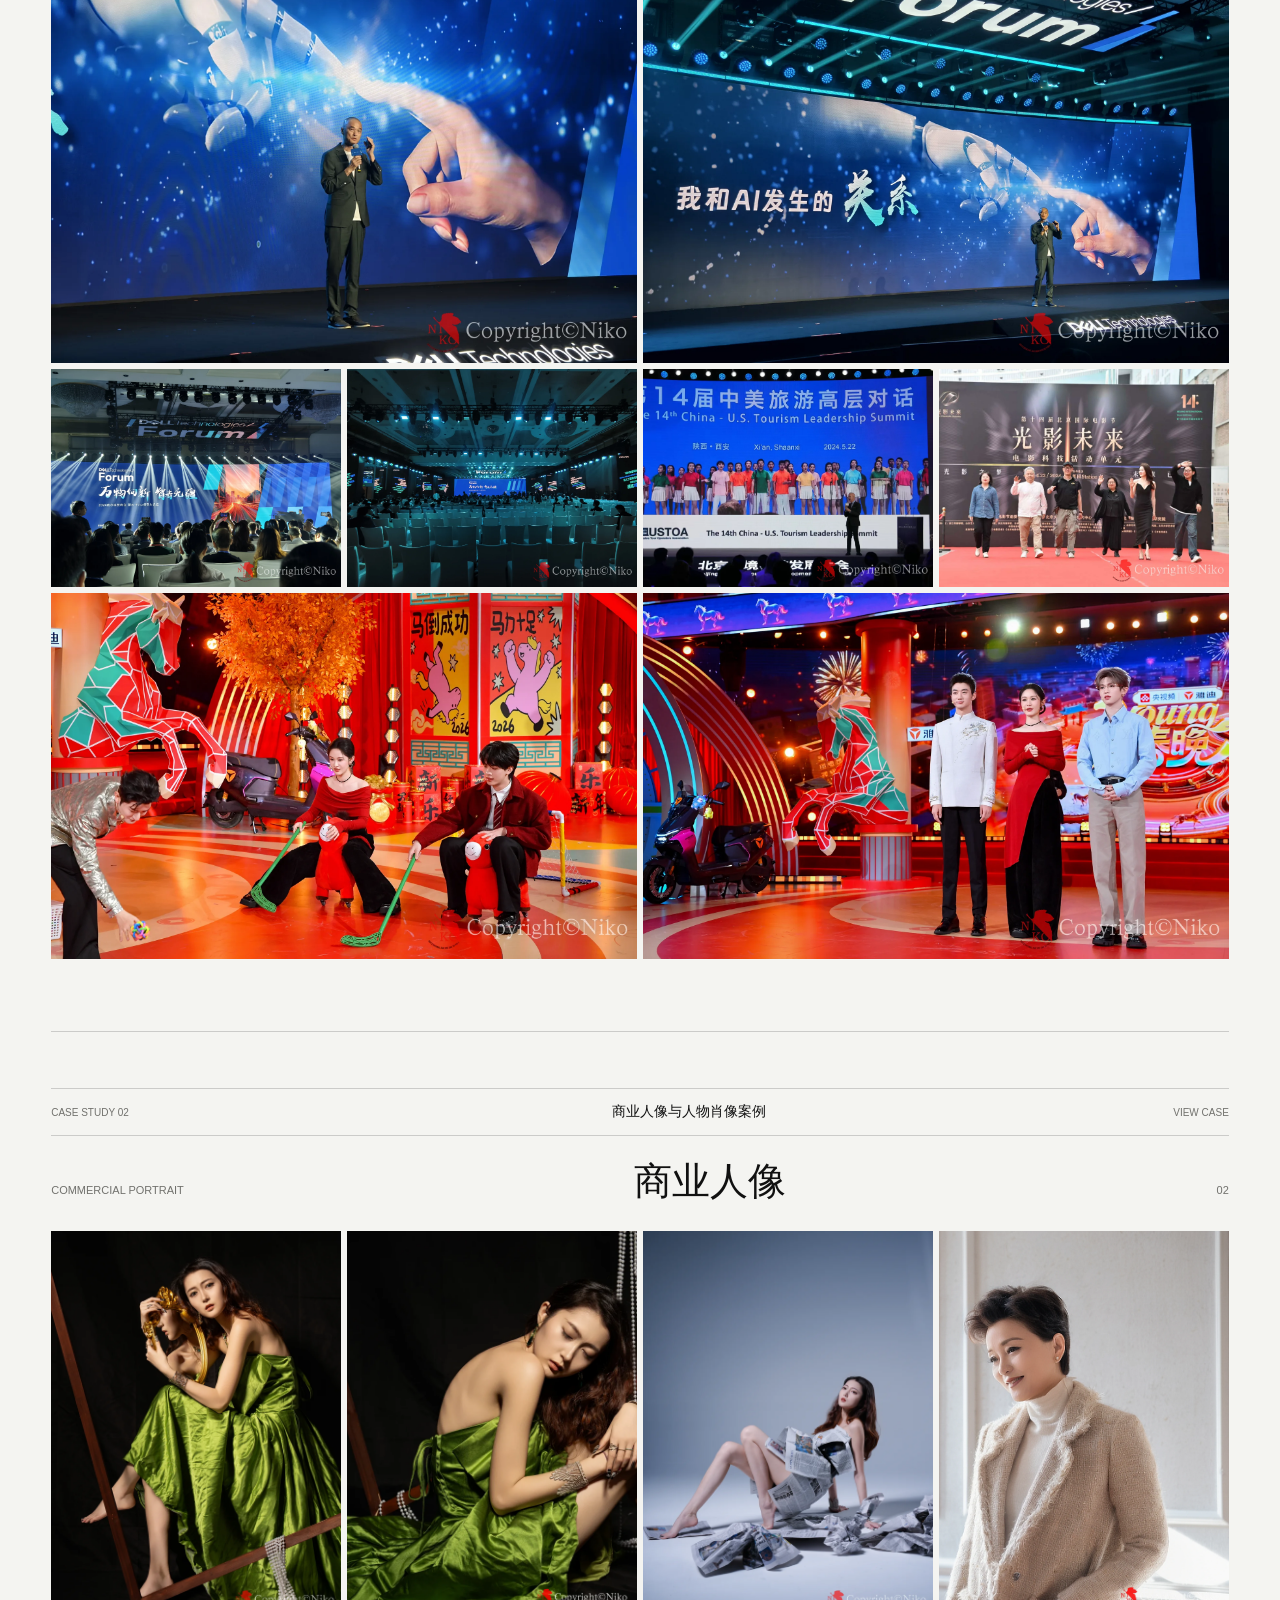
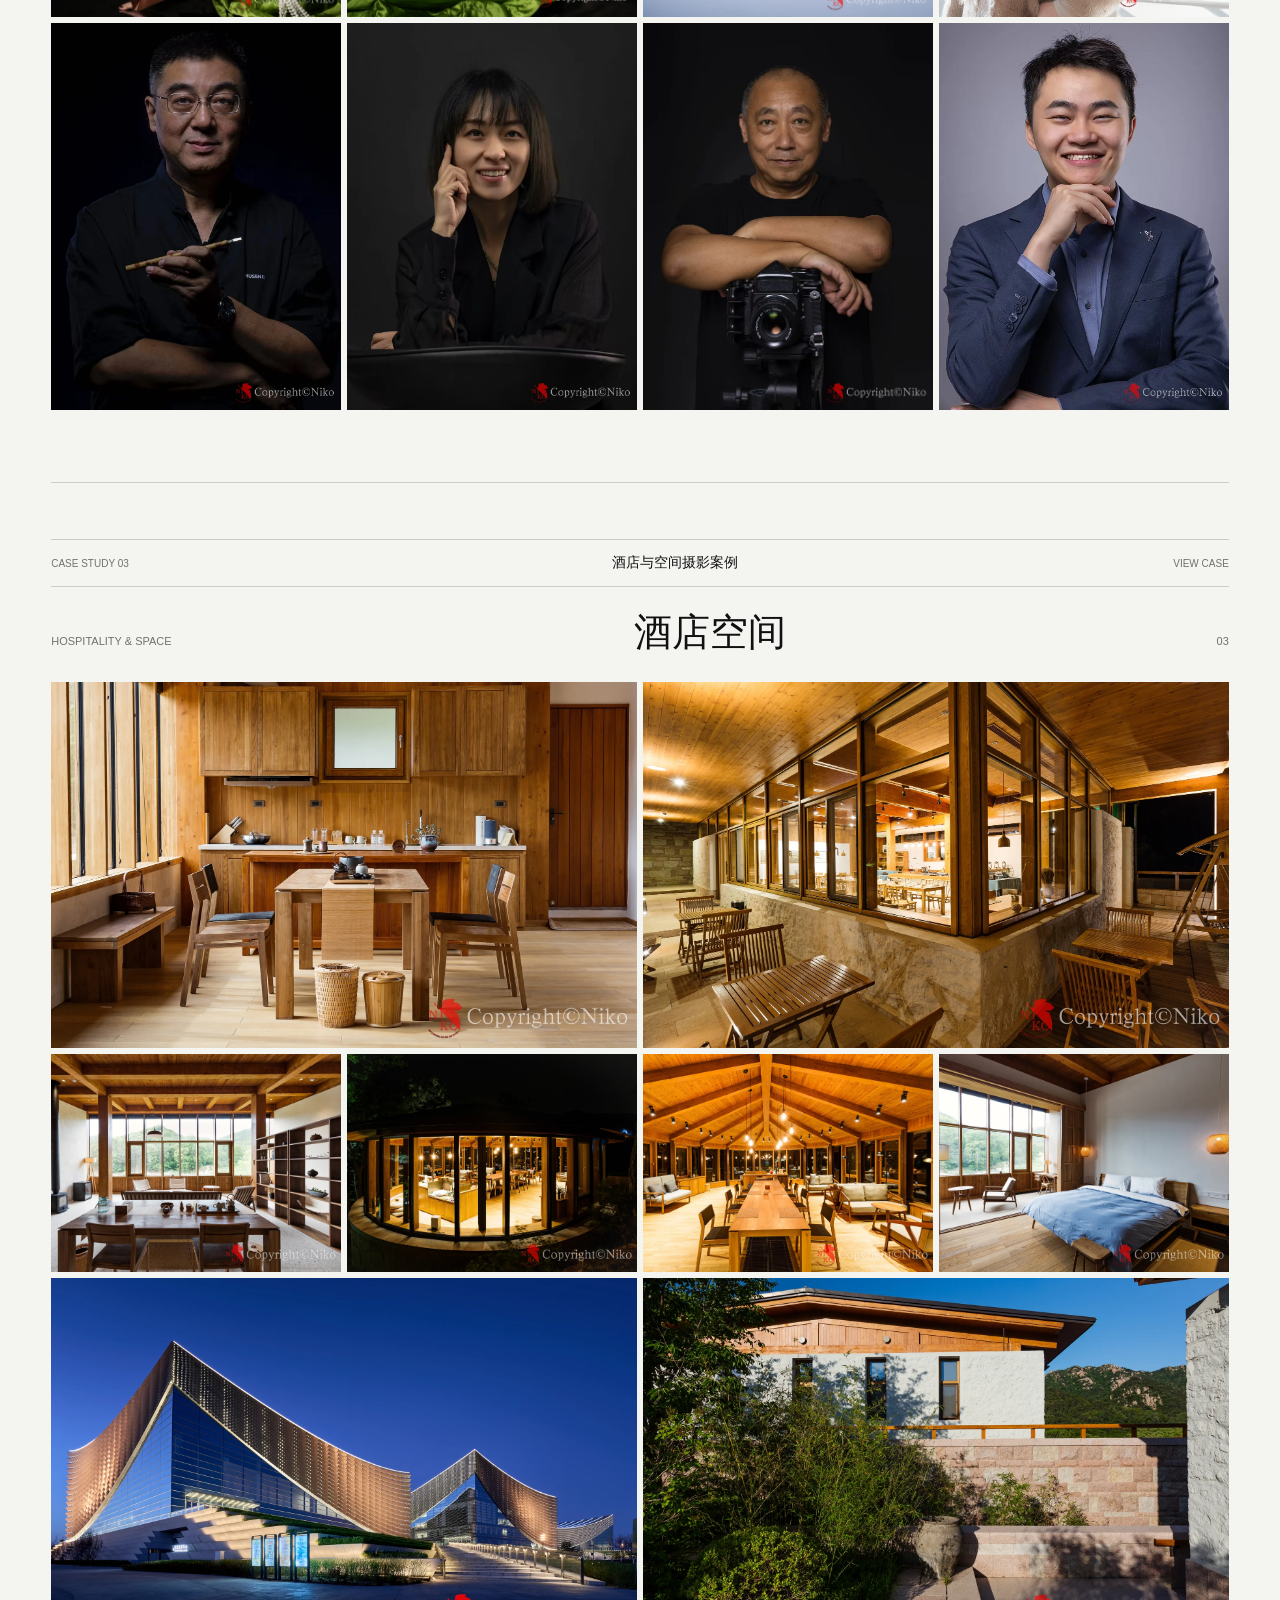
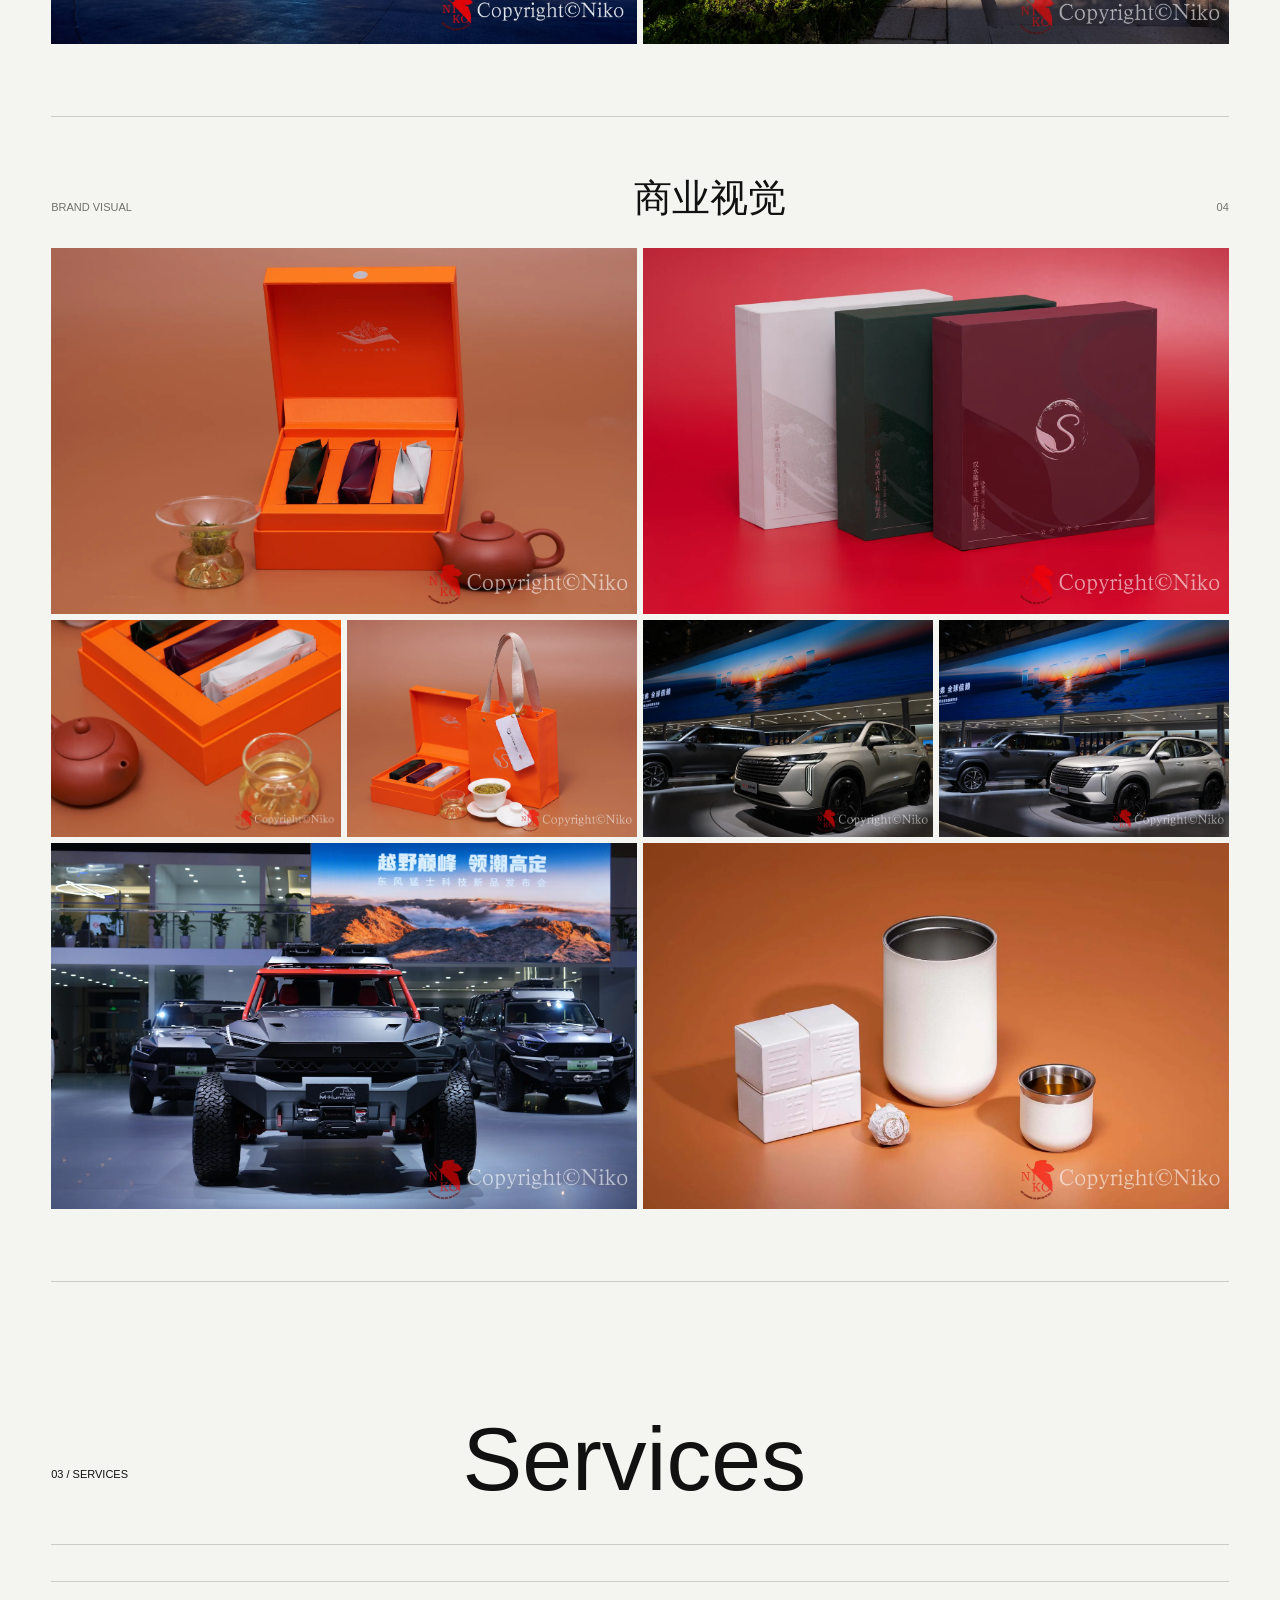
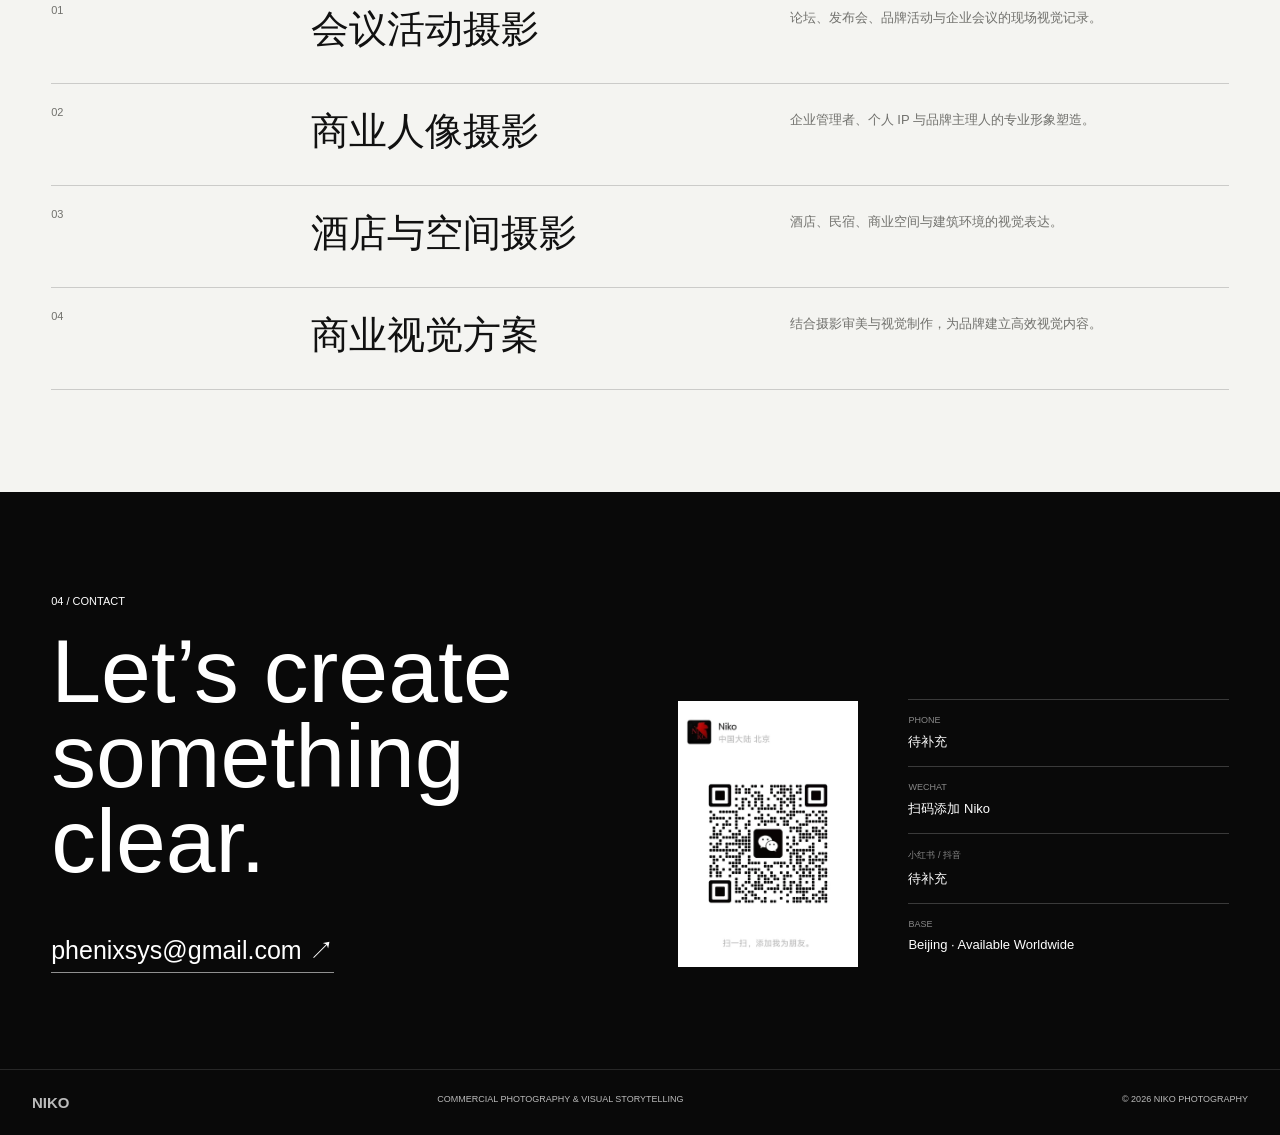
==== commit b2ae438e: "Refine homepage portrait crop" ====
--- a/index.html
+++ b/index.html
@@ -90,7 +90,7 @@
         </div>
         <div class="gallery gallery-portrait">
           <button class="work work-tall"><img src="images/web/portrait-01.webp" alt="绿色礼服商业人像" loading="lazy"></button>
-          <button class="work work-wide"><img src="images/web/portrait-02.webp" alt="时尚商业人像" loading="lazy"></button>
+          <button class="work work-wide"><img src="images/web/portrait-02-home.webp?v=1" alt="绿色礼服时尚商业人像" loading="lazy"></button>
           <button class="work work-tall"><img src="images/web/portrait-03.webp" alt="灰色背景女性人像" loading="lazy"></button>
           <button class="work work-tall portrait-focus"><img src="images/web/portrait-case/portrait-01.webp?v=2" alt="杨澜环境人物肖像" loading="lazy"></button>
           <button class="work work-tall portrait-focus"><img src="images/web/portrait-05.webp" alt="企业家商业肖像" loading="lazy"></button>
